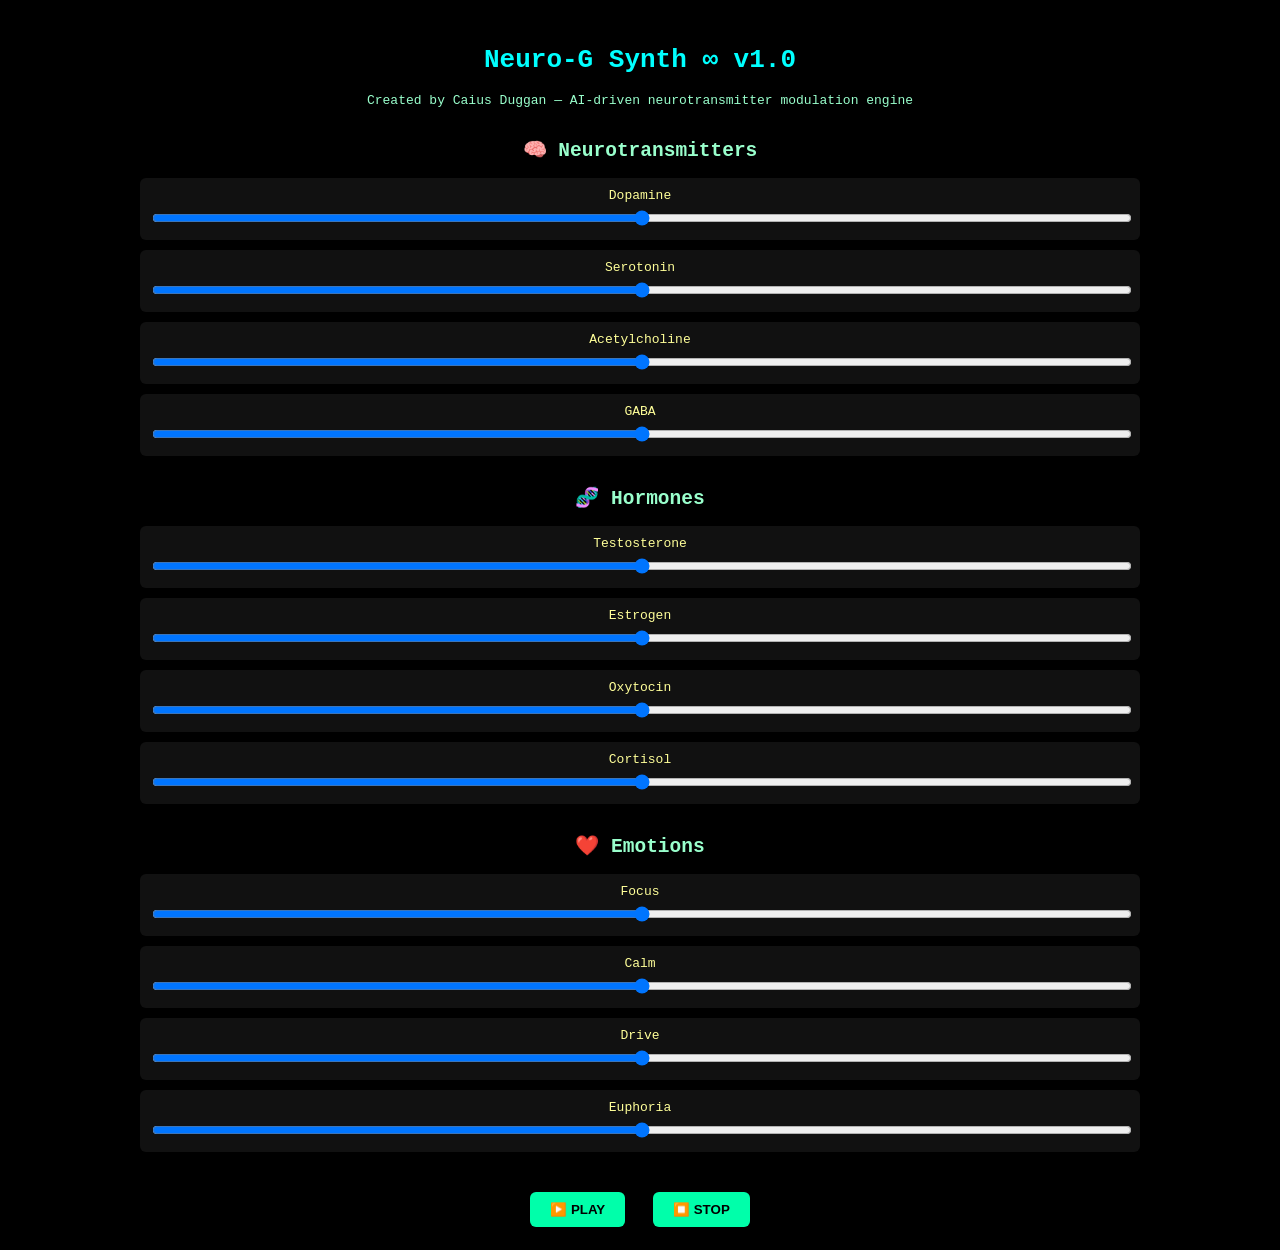
==== index.html @ dc3156f1 "Add files via upload" ====
<!DOCTYPE html>
<html>
<head>
  <title>Neuro-G Synth ∞ v1.0 by Caius Duggan</title>
  <style>
    body {
      background-color: #000;
      color: #99FFCC;
      font-family: monospace;
      padding: 20px;
      text-align: center;
    }
    h1 { color: #00FFFF; font-size: 2em; }
    .section { margin: 30px 0; }
    .slider-box {
      background: #111;
      padding: 10px;
      margin: 10px auto;
      border-radius: 6px;
      width: 80%;
    }
    label { display: block; margin-bottom: 5px; color: #FFFF99; }
    input[type=range] { width: 100%; }
    button {
      background: #00FFAA;
      color: #000;
      border: none;
      padding: 10px 20px;
      margin: 10px;
      font-weight: bold;
      border-radius: 6px;
      cursor: pointer;
    }
  </style>
</head>
<body>
  <h1>Neuro-G Synth ∞ v1.0</h1>
  <p>Created by Caius Duggan — AI-driven neurotransmitter modulation engine</p>

  <div class="section">
    <h2>🧠 Neurotransmitters</h2>
    <div class="slider-box"><label>Dopamine</label><input type="range" id="dopamine" min="0" max="10" step="1" value="5"></div>
    <div class="slider-box"><label>Serotonin</label><input type="range" id="serotonin" min="0" max="10" step="1" value="5"></div>
    <div class="slider-box"><label>Acetylcholine</label><input type="range" id="acetylcholine" min="0" max="10" step="1" value="5"></div>
    <div class="slider-box"><label>GABA</label><input type="range" id="gaba" min="0" max="10" step="1" value="5"></div>
  </div>

  <div class="section">
    <h2>🧬 Hormones</h2>
    <div class="slider-box"><label>Testosterone</label><input type="range" id="testosterone" min="0" max="10" step="1" value="5"></div>
    <div class="slider-box"><label>Estrogen</label><input type="range" id="estrogen" min="0" max="10" step="1" value="5"></div>
    <div class="slider-box"><label>Oxytocin</label><input type="range" id="oxytocin" min="0" max="10" step="1" value="5"></div>
    <div class="slider-box"><label>Cortisol</label><input type="range" id="cortisol" min="0" max="10" step="1" value="5"></div>
  </div>

  <div class="section">
    <h2>❤️ Emotions</h2>
    <div class="slider-box"><label>Focus</label><input type="range" id="focus" min="0" max="10" step="1" value="5"></div>
    <div class="slider-box"><label>Calm</label><input type="range" id="calm" min="0" max="10" step="1" value="5"></div>
    <div class="slider-box"><label>Drive</label><input type="range" id="drive" min="0" max="10" step="1" value="5"></div>
    <div class="slider-box"><label>Euphoria</label><input type="range" id="euphoria" min="0" max="10" step="1" value="5"></div>
  </div>

  <button onclick="startSynth()">▶️ PLAY</button>
  <button onclick="stopSynth()">⏹️ STOP</button>
  <script src="synth.js"></script>
</body>
</html>
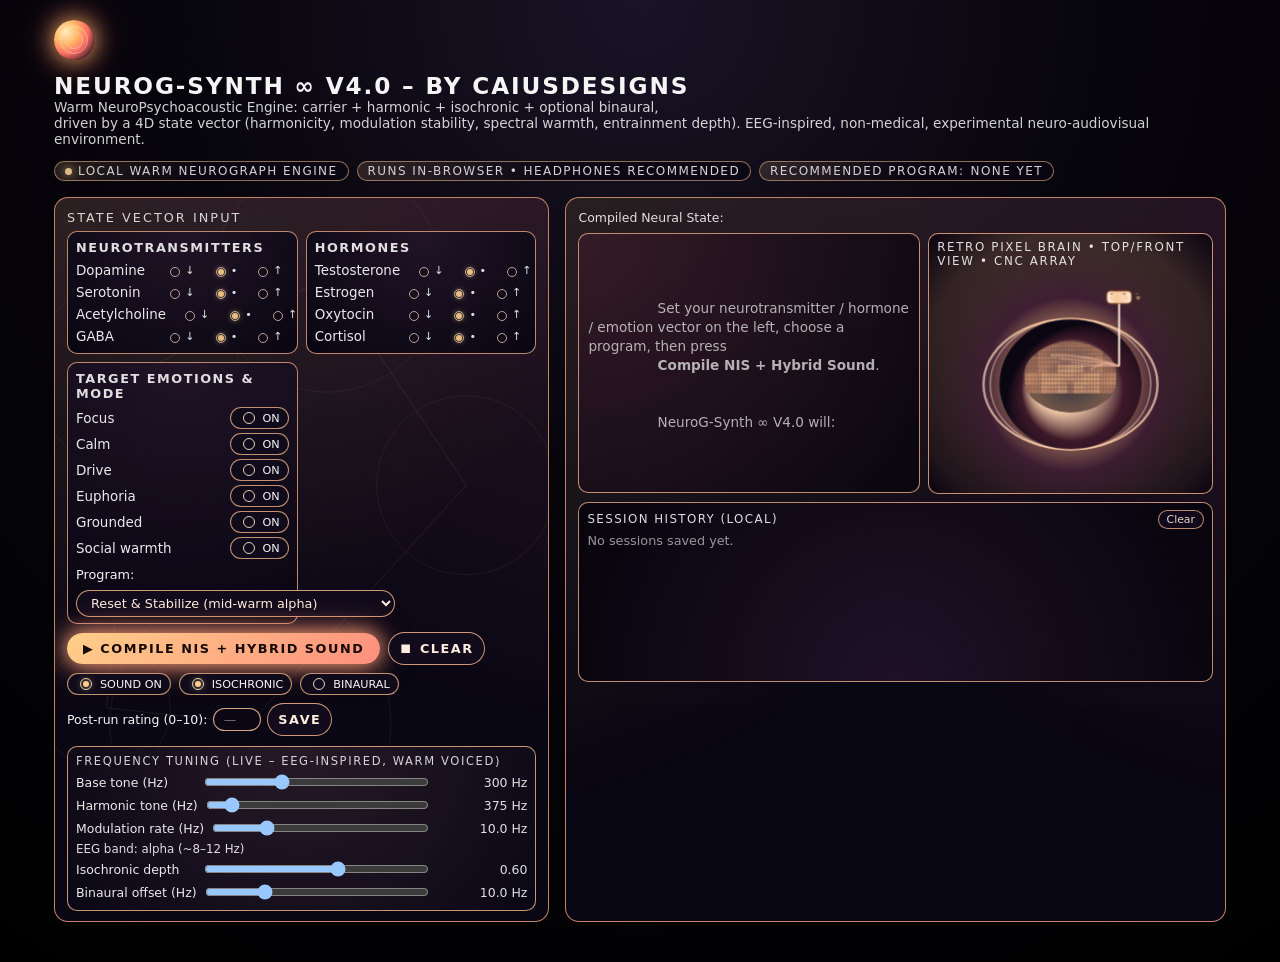
==== commit b450b7d5: "Update index.html" ====
--- a/index.html
+++ b/index.html
@@ -1,69 +1,2079 @@
-
 <!DOCTYPE html>
-<html>
+<html lang="en">
 <head>
-  <title>Neuro-G Synth ∞ v1.0 by Caius Duggan</title>
+  <meta charset="UTF-8" />
+  <title>NeuroG-Synth ∞ V4.0 – by caiusdesigns</title>
+  <meta name="viewport" content="width=device-width, initial-scale=1" />
   <style>
+    * {
+      box-sizing: border-box;
+      font-family: system-ui, -apple-system, BlinkMacSystemFont, "SF Pro Text", sans-serif;
+    }
+    :root {
+      color-scheme: dark;
+    }
     body {
-      background-color: #000;
-      color: #99FFCC;
-      font-family: monospace;
-      padding: 20px;
+      margin: 0;
+      padding: 0;
+      background: radial-gradient(circle at top, #191426 0, #07050c 40%, #000 100%);
+      color: #f5f5f5;
+      min-height: 100vh;
+      display: flex;
+      justify-content: center;
+    }
+    .app {
+      width: 100%;
+      max-width: 1200px;
+      padding: 20px 14px 40px;
+    }
+    header {
+      display: flex;
+      align-items: center;
+      gap: 12px;
+      margin-bottom: 14px;
+      flex-wrap: wrap;
+    }
+    .logo-mark {
+      width: 40px;
+      height: 40px;
+      border-radius: 50%;
+      background: radial-gradient(circle at 30% 30%, #ffedba 0, #ffb867 30%, #ff6f65 55%, #0a0718 90%);
+      box-shadow:
+        0 0 22px rgba(255, 183, 101, 0.9),
+        0 0 40px rgba(255, 110, 130, 0.5);
+      position: relative;
+      overflow: hidden;
+    }
+    .logo-mark::before,
+    .logo-mark::after {
+      content: "";
+      position: absolute;
+      inset: 14%;
+      border-radius: 50%;
+      border: 1px solid rgba(255, 240, 215, 0.4);
+    }
+    .logo-mark::after {
+      inset: 27%;
+      border-color: rgba(255, 200, 170, 0.7);
+    }
+    h1 {
+      margin: 0;
+      font-size: 1.45rem;
+      letter-spacing: 0.08em;
+      text-transform: uppercase;
+    }
+    .tagline {
+      font-size: 0.85rem;
+      opacity: 0.85;
+    }
+
+    .top-meta {
+      display: flex;
+      align-items: center;
+      gap: 8px;
+      font-size: 0.75rem;
+      text-transform: uppercase;
+      letter-spacing: 0.12em;
+      opacity: 0.85;
+      margin-bottom: 16px;
+      flex-wrap: wrap;
+    }
+    .pill {
+      border-radius: 999px;
+      border: 1px solid rgba(210, 160, 120, 0.8);
+      padding: 2px 10px;
+      display: inline-flex;
+      align-items: center;
+      gap: 6px;
+      background: radial-gradient(circle at 0% 0%, rgba(255, 200, 150, 0.16) 0, rgba(10, 6, 18, 0.96) 50%);
+    }
+    .dot-live {
+      width: 7px;
+      height: 7px;
+      border-radius: 999px;
+      background: #ffdd9e;
+      box-shadow: 0 0 10px rgba(255, 210, 130, 1);
+    }
+
+    .layout {
+      display: grid;
+      grid-template-columns: minmax(0, 1.2fr) minmax(0, 1.6fr);
+      gap: 16px;
+    }
+    @media (max-width: 900px) {
+      .layout {
+        grid-template-columns: minmax(0, 1fr);
+      }
+    }
+
+    .panel {
+      background: rgba(10, 8, 20, 0.98);
+      border-radius: 14px;
+      border: 1px solid rgba(215, 145, 110, 0.9);
+      padding: 12px 12px 10px;
+      backdrop-filter: blur(18px);
+      position: relative;
+      overflow: hidden;
+    }
+    .panel::before {
+      content: "";
+      position: absolute;
+      inset: -30%;
+      background:
+        radial-gradient(circle at 0% 0%, rgba(255, 190, 130, 0.22) 0, transparent 55%),
+        radial-gradient(circle at 100% 0%, rgba(255, 120, 160, 0.2) 0, transparent 55%);
+      opacity: 0.9;
+      pointer-events: none;
+    }
+    .panel-inner {
+      position: relative;
+      z-index: 1;
+    }
+    .panel-title {
+      font-size: 0.8rem;
+      letter-spacing: 0.16em;
+      text-transform: uppercase;
+      opacity: 0.85;
+      margin-bottom: 6px;
+    }
+
+    .grid-3 {
+      display: grid;
+      grid-template-columns: repeat(auto-fit, minmax(180px, 1fr));
+      gap: 8px;
+    }
+    .card {
+      background: radial-gradient(circle at top, rgba(33, 20, 40, 0.9), rgba(8, 6, 18, 0.98));
+      border-radius: 10px;
+      border: 1px solid rgba(210, 150, 120, 0.9);
+      padding: 8px 8px 6px;
+    }
+    .card h2 {
+      margin: 0 0 4px;
+      font-size: 0.8rem;
+      letter-spacing: 0.12em;
+      text-transform: uppercase;
+      opacity: 0.9;
+    }
+    .row {
+      display: flex;
+      align-items: center;
+      justify-content: space-between;
+      gap: 8px;
+      padding: 2px 0;
+      font-size: 0.84rem;
+    }
+    .row-label {
+      opacity: 0.95;
+    }
+
+    .level-group {
+      display: flex;
+      gap: 4px;
+      font-size: 0.7rem;
+      text-transform: uppercase;
+      opacity: 0.9;
+    }
+    .level-pill {
+      display: inline-flex;
+      align-items: center;
+      gap: 2px;
+      border-radius: 999px;
+      border: 1px solid transparent;
+      padding: 1px 5px;
+      cursor: pointer;
+    }
+    .level-pill input {
+      appearance: none;
+      width: 10px;
+      height: 10px;
+      border-radius: 999px;
+      border: 1px solid rgba(255, 215, 190, 0.8);
+      position: relative;
+    }
+    .level-pill input:checked::before {
+      content: "";
+      position: absolute;
+      inset: 1px;
+      border-radius: 999px;
+      background: #ffd28e;
+      box-shadow: 0 0 6px rgba(255, 214, 140, 1);
+    }
+    .level-pill span {
+      margin-top: 1px;
+    }
+    .level-pill:hover {
+      border-color: rgba(255, 235, 210, 0.3);
+    }
+
+    .toggle-pill {
+      display: inline-flex;
+      align-items: center;
+      gap: 5px;
+      border-radius: 999px;
+      border: 1px solid rgba(215, 160, 120, 0.9);
+      padding: 1px 8px;
+      font-size: 0.7rem;
+      text-transform: uppercase;
+      cursor: pointer;
+      background: rgba(16, 12, 28, 0.98);
+    }
+    .toggle-pill input {
+      appearance: none;
+      width: 12px;
+      height: 12px;
+      border-radius: 999px;
+      border: 1px solid rgba(255, 225, 200, 0.9);
+      position: relative;
+    }
+    .toggle-pill input:checked::before {
+      content: "";
+      position: absolute;
+      inset: 2px;
+      border-radius: 999px;
+      background: #ffcf8a;
+      box-shadow: 0 0 8px rgba(255, 210, 140, 1);
+    }
+
+    .mode-row {
+      display: flex;
+      flex-wrap: wrap;
+      align-items: center;
+      gap: 8px;
+      margin-top: 6px;
+      font-size: 0.8rem;
+    }
+    select {
+      background: rgba(18, 12, 28, 0.98);
+      color: #ffeede;
+      border-radius: 999px;
+      border: 1px solid rgba(215, 160, 120, 0.95);
+      padding: 4px 10px;
+      font-size: 0.8rem;
+      outline: none;
+    }
+
+    .controls-row {
+      display: flex;
+      flex-wrap: wrap;
+      align-items: center;
+      gap: 8px;
+      margin-top: 8px;
+      font-size: 0.8rem;
+    }
+    .btn {
+      border-radius: 999px;
+      border: none;
+      padding: 8px 16px;
+      font-size: 0.8rem;
+      font-weight: 600;
+      letter-spacing: 0.12em;
+      text-transform: uppercase;
+      cursor: pointer;
+      display: inline-flex;
+      align-items: center;
+      gap: 6px;
+      transition: transform 0.08s ease, box-shadow 0.08s ease, background 0.18s ease;
+      white-space: nowrap;
+    }
+    .btn-primary {
+      background: linear-gradient(135deg, #ffcf8a, #ff8f7d);
+      color: #150a05;
+      box-shadow:
+        0 0 20px rgba(255, 175, 120, 0.9),
+        0 0 32px rgba(255, 120, 120, 0.6);
+    }
+    .btn-primary:active {
+      transform: translateY(1px) scale(0.99);
+      box-shadow: 0 0 12px rgba(255, 175, 120, 0.7);
+    }
+    .btn-ghost {
+      background: rgba(18, 12, 30, 0.96);
+      color: #ffeede;
+      border-radius: 999px;
+      border: 1px solid rgba(220, 160, 125, 0.95);
+      padding-inline: 10px;
+    }
+    .btn-ghost:active {
+      transform: translateY(1px) scale(0.99);
+    }
+
+    .rating-group {
+      display: flex;
+      align-items: center;
+      gap: 6px;
+      font-size: 0.78rem;
+      flex-wrap: wrap;
+    }
+    .rating-group input {
+      width: 48px;
+      background: rgba(12, 8, 22, 0.98);
+      border-radius: 999px;
+      border: 1px solid rgba(225, 175, 140, 0.95);
+      padding: 3px 7px;
+      color: #ffeede;
+      outline: none;
+      font-size: 0.78rem;
       text-align: center;
     }
-    h1 { color: #00FFFF; font-size: 2em; }
-    .section { margin: 30px 0; }
-    .slider-box {
-      background: #111;
-      padding: 10px;
-      margin: 10px auto;
-      border-radius: 6px;
-      width: 80%;
-    }
-    label { display: block; margin-bottom: 5px; color: #FFFF99; }
-    input[type=range] { width: 100%; }
-    button {
-      background: #00FFAA;
-      color: #000;
-      border: none;
-      padding: 10px 20px;
-      margin: 10px;
-      font-weight: bold;
-      border-radius: 6px;
-      cursor: pointer;
+
+    .freq-tune {
+      margin-top: 10px;
+      padding: 7px 8px 5px;
+      border-radius: 10px;
+      border: 1px solid rgba(215, 155, 120, 0.95);
+      background: radial-gradient(circle at top, rgba(40, 26, 40, 0.98), rgba(10, 8, 22, 0.98));
+      font-size: 0.78rem;
+    }
+    .freq-title {
+      font-size: 0.72rem;
+      letter-spacing: 0.14em;
+      text-transform: uppercase;
+      opacity: 0.85;
+      margin-bottom: 4px;
+    }
+    .freq-row {
+      display: flex;
+      align-items: center;
+      gap: 6px;
+      margin: 3px 0;
+      flex-wrap: wrap;
+    }
+    .freq-row-label {
+      min-width: 120px;
+      opacity: 0.95;
+    }
+    .freq-row input[type="range"] {
+      flex: 1;
+    }
+    .freq-value {
+      width: 90px;
+      text-align: right;
+      opacity: 0.9;
+    }
+    .band-label {
+      margin-top: 4px;
+      font-size: 0.74rem;
+      opacity: 0.9;
+    }
+
+    .output-wrap {
+      display: grid;
+      grid-template-rows: auto auto 1fr;
+      gap: 8px;
+      height: 100%;
+      min-height: 320px;
+    }
+    .state-strip {
+      display: flex;
+      align-items: center;
+      gap: 10px;
+      flex-wrap: wrap;
+      font-size: 0.78rem;
+      opacity: 0.9;
+    }
+    .state-tags {
+      display: flex;
+      flex-wrap: wrap;
+      gap: 4px;
+    }
+    .state-tag {
+      border-radius: 999px;
+      border: 1px solid rgba(220, 170, 130, 0.95);
+      padding: 1px 8px;
+      font-size: 0.72rem;
+      text-transform: uppercase;
+      letter-spacing: 0.08em;
+      background: radial-gradient(circle at top, rgba(60, 30, 40, 0.96), rgba(14, 8, 20, 0.98));
+    }
+
+    .viz-nis {
+      display: grid;
+      grid-template-columns: minmax(0, 1.2fr) minmax(0, 1fr);
+      gap: 8px;
+    }
+    @media (max-width: 900px) {
+      .viz-nis {
+        grid-template-columns: minmax(0, 1fr);
+      }
+    }
+
+    .nis-box {
+      background: radial-gradient(circle at top left, rgba(55, 28, 40, 0.9), rgba(8, 6, 16, 0.98));
+      border-radius: 10px;
+      border: 1px solid rgba(215, 155, 120, 0.9);
+      padding: 8px 9px 6px;
+      font-size: 0.85rem;
+      line-height: 1.4;
+      white-space: pre-wrap;
+      max-height: 260px;
+      overflow: auto;
+    }
+    .nis-placeholder {
+      opacity: 0.7;
+    }
+
+    .viz-box {
+      position: relative;
+      background: radial-gradient(circle at center, rgba(255, 193, 135, 0.6), rgba(10, 4, 16, 0.98));
+      border-radius: 10px;
+      border: 1px solid rgba(215, 150, 120, 0.95);
+      overflow: hidden;
+      min-height: 160px;
+    }
+    .viz-label {
+      position: absolute;
+      z-index: 2;
+      top: 6px;
+      left: 8px;
+      font-size: 0.74rem;
+      letter-spacing: 0.14em;
+      text-transform: uppercase;
+      opacity: 0.9;
+    }
+    canvas#vizCanvas {
+      width: 100%;
+      height: 100%;
+      display: block;
+    }
+
+    .history-box {
+      background: radial-gradient(circle at bottom, rgba(32, 18, 40, 0.97), rgba(6, 4, 12, 0.99));
+      border-radius: 10px;
+      border: 1px solid rgba(210, 155, 120, 0.9);
+      padding: 7px 8px 6px;
+      font-size: 0.8rem;
+      max-height: 180px;
+      overflow-y: auto;
+    }
+    .history-header {
+      display: flex;
+      align-items: center;
+      justify-content: space-between;
+      font-size: 0.74rem;
+      text-transform: uppercase;
+      letter-spacing: 0.12em;
+      opacity: 0.9;
+      margin-bottom: 4px;
+    }
+    .history-item {
+      padding: 4px 0;
+      border-top: 1px solid rgba(150, 100, 75, 0.7);
+    }
+    .history-item:first-of-type {
+      border-top: none;
+    }
+    .history-meta {
+      display: flex;
+      justify-content: space-between;
+      font-size: 0.75rem;
+      opacity: 0.9;
+    }
+    .history-tags {
+      display: flex;
+      flex-wrap: wrap;
+      gap: 3px;
+      margin-top: 2px;
+    }
+    .history-tag {
+      border-radius: 999px;
+      border: 1px solid rgba(205, 150, 120, 0.9);
+      padding: 0 6px;
+      font-size: 0.7rem;
+      text-transform: uppercase;
+    }
+
+    .neurograph-viz {
+      position: absolute;
+      inset: -10px;
+      pointer-events: none;
+      opacity: 0.5;
+      mix-blend-mode: screen;
+    }
+    .neurograph-viz svg {
+      width: 100%;
+      height: 100%;
+    }
+    .neurograph-viz circle {
+      fill: none;
+      stroke: rgba(255, 205, 150, 0.12);
+    }
+    .neurograph-viz line {
+      stroke: rgba(255, 180, 150, 0.18);
     }
   </style>
 </head>
 <body>
-  <h1>Neuro-G Synth ∞ v1.0</h1>
-  <p>Created by Caius Duggan — AI-driven neurotransmitter modulation engine</p>
-
-  <div class="section">
-    <h2>🧠 Neurotransmitters</h2>
-    <div class="slider-box"><label>Dopamine</label><input type="range" id="dopamine" min="0" max="10" step="1" value="5"></div>
-    <div class="slider-box"><label>Serotonin</label><input type="range" id="serotonin" min="0" max="10" step="1" value="5"></div>
-    <div class="slider-box"><label>Acetylcholine</label><input type="range" id="acetylcholine" min="0" max="10" step="1" value="5"></div>
-    <div class="slider-box"><label>GABA</label><input type="range" id="gaba" min="0" max="10" step="1" value="5"></div>
+  <div class="app">
+    <header>
+      <div class="logo-mark"></div>
+      <div>
+        <h1>NeuroG-Synth ∞ V4.0 – by caiusdesigns</h1>
+        <div class="tagline">
+          Warm NeuroPsychoacoustic Engine: carrier + harmonic + isochronic + optional binaural,<br/>
+          driven by a 4D state vector (harmonicity, modulation stability, spectral warmth, entrainment depth).
+          EEG-inspired, non-medical, experimental neuro-audiovisual environment.
+        </div>
+      </div>
+    </header>
+
+    <div class="top-meta">
+      <div class="pill"><span class="dot-live"></span><span>local warm neurograph engine</span></div>
+      <div class="pill">runs in-browser • headphones recommended</div>
+      <div class="pill" id="recommendation-pill">recommended program: <span id="recommendation-label">none yet</span></div>
+    </div>
+
+    <div class="layout">
+      <!-- LEFT SIDE: CONTROLS -->
+      <div class="panel">
+        <div class="neurograph-viz">
+          <svg preserveAspectRatio="xMidYMid slice">
+            <circle cx="18%" cy="25%" r="16%"></circle>
+            <circle cx="55%" cy="12%" r="18%"></circle>
+            <circle cx="82%" cy="40%" r="14%"></circle>
+            <circle cx="40%" cy="72%" r="22%"></circle>
+            <circle cx="12%" cy="70%" r="10%"></circle>
+            <line x1="18%" y1="25%" x2="55%" y2="12%"></line>
+            <line x1="55%" y1="12%" x2="82%" y2="40%"></line>
+            <line x1="18%" y1="25%" x2="12%" y2="70%"></line>
+            <line x1="12%" y1="70%" x2="40%" y2="72%"></line>
+            <line x1="40%" y1="72%" x2="82%" y2="40%"></line>
+          </svg>
+        </div>
+        <div class="panel-inner">
+          <div class="panel-title">State Vector Input</div>
+          <div class="grid-3">
+            <div class="card">
+              <h2>Neurotransmitters</h2>
+              <div class="row">
+                <span class="row-label">Dopamine</span>
+                <div class="level-group">
+                  <label class="level-pill">
+                    <input type="radio" name="dopamine" value="down" />
+                    <span>↓</span>
+                  </label>
+                  <label class="level-pill">
+                    <input type="radio" name="dopamine" value="neutral" checked />
+                    <span>•</span>
+                  </label>
+                  <label class="level-pill">
+                    <input type="radio" name="dopamine" value="up" />
+                    <span>↑</span>
+                  </label>
+                </div>
+              </div>
+              <div class="row">
+                <span class="row-label">Serotonin</span>
+                <div class="level-group">
+                  <label class="level-pill">
+                    <input type="radio" name="serotonin" value="down" />
+                    <span>↓</span>
+                  </label>
+                  <label class="level-pill">
+                    <input type="radio" name="serotonin" value="neutral" checked />
+                    <span>•</span>
+                  </label>
+                  <label class="level-pill">
+                    <input type="radio" name="serotonin" value="up" />
+                    <span>↑</span>
+                  </label>
+                </div>
+              </div>
+              <div class="row">
+                <span class="row-label">Acetylcholine</span>
+                <div class="level-group">
+                  <label class="level-pill">
+                    <input type="radio" name="acetylcholine" value="down" />
+                    <span>↓</span>
+                  </label>
+                  <label class="level-pill">
+                    <input type="radio" name="acetylcholine" value="neutral" checked />
+                    <span>•</span>
+                  </label>
+                  <label class="level-pill">
+                    <input type="radio" name="acetylcholine" value="up" />
+                    <span>↑</span>
+                  </label>
+                </div>
+              </div>
+              <div class="row">
+                <span class="row-label">GABA</span>
+                <div class="level-group">
+                  <label class="level-pill">
+                    <input type="radio" name="gaba" value="down" />
+                    <span>↓</span>
+                  </label>
+                  <label class="level-pill">
+                    <input type="radio" name="gaba" value="neutral" checked />
+                    <span>•</span>
+                  </label>
+                  <label class="level-pill">
+                    <input type="radio" name="gaba" value="up" />
+                    <span>↑</span>
+                  </label>
+                </div>
+              </div>
+            </div>
+
+            <div class="card">
+              <h2>Hormones</h2>
+              <div class="row">
+                <span class="row-label">Testosterone</span>
+                <div class="level-group">
+                  <label class="level-pill">
+                    <input type="radio" name="testosterone" value="down" />
+                    <span>↓</span>
+                  </label>
+                  <label class="level-pill">
+                    <input type="radio" name="testosterone" value="neutral" checked />
+                    <span>•</span>
+                  </label>
+                  <label class="level-pill">
+                    <input type="radio" name="testosterone" value="up" />
+                    <span>↑</span>
+                  </label>
+                </div>
+              </div>
+              <div class="row">
+                <span class="row-label">Estrogen</span>
+                <div class="level-group">
+                  <label class="level-pill">
+                    <input type="radio" name="estrogen" value="down" />
+                    <span>↓</span>
+                  </label>
+                  <label class="level-pill">
+                    <input type="radio" name="estrogen" value="neutral" checked />
+                    <span>•</span>
+                  </label>
+                  <label class="level-pill">
+                    <input type="radio" name="estrogen" value="up" />
+                    <span>↑</span>
+                  </label>
+                </div>
+              </div>
+              <div class="row">
+                <span class="row-label">Oxytocin</span>
+                <div class="level-group">
+                  <label class="level-pill">
+                    <input type="radio" name="oxytocin" value="down" />
+                    <span>↓</span>
+                  </label>
+                  <label class="level-pill">
+                    <input type="radio" name="oxytocin" value="neutral" checked />
+                    <span>•</span>
+                  </label>
+                  <label class="level-pill">
+                    <input type="radio" name="oxytocin" value="up" />
+                    <span>↑</span>
+                  </label>
+                </div>
+              </div>
+              <div class="row">
+                <span class="row-label">Cortisol</span>
+                <div class="level-group">
+                  <label class="level-pill">
+                    <input type="radio" name="cortisol" value="down" />
+                    <span>↓</span>
+                  </label>
+                  <label class="level-pill">
+                    <input type="radio" name="cortisol" value="neutral" checked />
+                    <span>•</span>
+                  </label>
+                  <label class="level-pill">
+                    <input type="radio" name="cortisol" value="up" />
+                    <span>↑</span>
+                  </label>
+                </div>
+              </div>
+            </div>
+
+            <div class="card">
+              <h2>Target Emotions & Mode</h2>
+              <div class="row">
+                <span class="row-label">Focus</span>
+                <label class="toggle-pill">
+                  <input type="checkbox" name="focus" />
+                  <span>on</span>
+                </label>
+              </div>
+              <div class="row">
+                <span class="row-label">Calm</span>
+                <label class="toggle-pill">
+                  <input type="checkbox" name="calm" />
+                  <span>on</span>
+                </label>
+              </div>
+              <div class="row">
+                <span class="row-label">Drive</span>
+                <label class="toggle-pill">
+                  <input type="checkbox" name="drive" />
+                  <span>on</span>
+                </label>
+              </div>
+              <div class="row">
+                <span class="row-label">Euphoria</span>
+                <label class="toggle-pill">
+                  <input type="checkbox" name="euphoria" />
+                  <span>on</span>
+                </label>
+              </div>
+              <div class="row">
+                <span class="row-label">Grounded</span>
+                <label class="toggle-pill">
+                  <input type="checkbox" name="grounded" />
+                  <span>on</span>
+                </label>
+              </div>
+              <div class="row">
+                <span class="row-label">Social warmth</span>
+                <label class="toggle-pill">
+                  <input type="checkbox" name="social" />
+                  <span>on</span>
+                </label>
+              </div>
+
+              <div class="mode-row">
+                <span>Program:</span>
+                <select id="modeSelect">
+                  <option value="reset">Reset & Stabilize (mid-warm alpha)</option>
+                  <option value="focus">Deep Focus (warm beta)</option>
+                  <option value="calm">Sedate & Calm (warm alpha-theta)</option>
+                  <option value="drive">Drive & Momentum (warm high-beta)</option>
+                  <option value="euphoria">Euphoric Uplift (alpha/gamma warm blend)</option>
+                  <option value="social">Social & Bonding (soft warm alpha)</option>
+                  <option value="sleep">Pre-Sleep Descent (warm theta)</option>
+                </select>
+              </div>
+            </div>
+          </div>
+
+          <div class="controls-row">
+            <button class="btn btn-primary" id="playBtn">▶ Compile NIS + Hybrid Sound</button>
+            <button class="btn btn-ghost" id="stopBtn">⏹ Clear</button>
+
+            <label class="toggle-pill">
+              <input type="checkbox" id="audioEnable" checked />
+              <span>sound on</span>
+            </label>
+
+            <label class="toggle-pill">
+              <input type="checkbox" id="isochronicToggle" checked />
+              <span>isochronic</span>
+            </label>
+
+            <label class="toggle-pill">
+              <input type="checkbox" id="binauralToggle" />
+              <span>binaural</span>
+            </label>
+
+            <div class="rating-group">
+              <span>Post-run rating (0–10):</span>
+              <input id="ratingInput" type="number" min="0" max="10" step="1" placeholder="—" />
+              <button class="btn btn-ghost" id="saveRunBtn">Save</button>
+            </div>
+          </div>
+
+          <div class="freq-tune">
+            <div class="freq-title">Frequency Tuning (live – EEG-inspired, warm voiced)</div>
+            <div class="freq-row">
+              <span class="freq-row-label">Base tone (Hz)</span>
+              <input type="range" id="baseFreqSlider" min="180" max="540" step="1" />
+              <span class="freq-value"><span id="baseFreqValue">300</span> Hz</span>
+            </div>
+            <div class="freq-row">
+              <span class="freq-row-label">Harmonic tone (Hz)</span>
+              <input type="range" id="harmFreqSlider" min="220" max="2000" step="1" />
+              <span class="freq-value"><span id="harmFreqValue">375</span> Hz</span>
+            </div>
+            <div class="freq-row">
+              <span class="freq-row-label">Modulation rate (Hz)</span>
+              <input type="range" id="modRateSlider" min="1" max="40" step="0.5" />
+              <span class="freq-value"><span id="modRateValue">10</span> Hz</span>
+            </div>
+            <div class="band-label">
+              EEG band: <span id="bandLabel">alpha (~8–12 Hz)</span>
+            </div>
+            <div class="freq-row">
+              <span class="freq-row-label">Isochronic depth</span>
+              <input type="range" id="isoDepthSlider" min="0" max="1" step="0.05" />
+              <span class="freq-value"><span id="isoDepthValue">0.60</span></span>
+            </div>
+            <div class="freq-row">
+              <span class="freq-row-label">Binaural offset (Hz)</span>
+              <input type="range" id="binOffsetSlider" min="0" max="40" step="0.5" />
+              <span class="freq-value"><span id="binOffsetValue">10</span> Hz</span>
+            </div>
+          </div>
+        </div>
+      </div>
+
+      <!-- RIGHT SIDE: OUTPUT + VISUAL + HISTORY -->
+      <div class="panel">
+        <div class="panel-inner output-wrap">
+          <div class="state-strip">
+            <div>Compiled Neural State:</div>
+            <div class="state-tags" id="stateTags"></div>
+          </div>
+
+          <div class="viz-nis">
+            <div class="nis-box" id="nisOutput">
+              <div class="nis-placeholder">
+                Set your neurotransmitter / hormone / emotion vector on the left, choose a program, then press
+                <strong>Compile NIS + Hybrid Sound</strong>.<br><br>
+                NeuroG-Synth ∞ V4.0 will:
+                <ul>
+                  <li>Generate a Neural Instruction Sequence (NIS) – a “CNC file” for behavior</li>
+                  <li>Compute a warm hybrid audio patch (carrier + harmonic + isochronic + optional binaural)</li>
+                  <li>Map your vector into a 4D psychoacoustic profile: harmonicity, modulation stability, spectral warmth, entrainment depth</li>
+                  <li>Drive the pixelated top-front brain map in real time, glowing per region as you up/down-regulate</li>
+                </ul>
+                EEG-inspired, neuroaesthetically tuned. Non-medical, no clinical claims.
+              </div>
+            </div>
+
+            <div class="viz-box">
+              <div class="viz-label">retro pixel brain • top/front view • cnc array</div>
+              <canvas id="vizCanvas"></canvas>
+            </div>
+          </div>
+
+          <div class="history-box">
+            <div class="history-header">
+              <span>Session History (local)</span>
+              <button id="clearHistoryBtn" class="btn-ghost" style="font-size:0.68rem;padding:2px 8px;">Clear</button>
+            </div>
+            <div id="historyList"></div>
+          </div>
+        </div>
+      </div>
+    </div>
   </div>
 
-  <div class="section">
-    <h2>🧬 Hormones</h2>
-    <div class="slider-box"><label>Testosterone</label><input type="range" id="testosterone" min="0" max="10" step="1" value="5"></div>
-    <div class="slider-box"><label>Estrogen</label><input type="range" id="estrogen" min="0" max="10" step="1" value="5"></div>
-    <div class="slider-box"><label>Oxytocin</label><input type="range" id="oxytocin" min="0" max="10" step="1" value="5"></div>
-    <div class="slider-box"><label>Cortisol</label><input type="range" id="cortisol" min="0" max="10" step="1" value="5"></div>
-  </div>
-
-  <div class="section">
-    <h2>❤️ Emotions</h2>
-    <div class="slider-box"><label>Focus</label><input type="range" id="focus" min="0" max="10" step="1" value="5"></div>
-    <div class="slider-box"><label>Calm</label><input type="range" id="calm" min="0" max="10" step="1" value="5"></div>
-    <div class="slider-box"><label>Drive</label><input type="range" id="drive" min="0" max="10" step="1" value="5"></div>
-    <div class="slider-box"><label>Euphoria</label><input type="range" id="euphoria" min="0" max="10" step="1" value="5"></div>
-  </div>
-
-  <button onclick="startSynth()">▶️ PLAY</button>
-  <button onclick="stopSynth()">⏹️ STOP</button>
-  <script src="synth.js"></script>
+  <script>
+    // ---------- Utility readers ----------
+    function readRadio(name) {
+      const sel = document.querySelector('input[name="' + name + '"]:checked');
+      return sel ? sel.value : "neutral";
+    }
+    function readCheckbox(name) {
+      const el = document.querySelector('input[name="' + name + '"]');
+      return !!(el && el.checked);
+    }
+
+    function snapshotState() {
+      return {
+        neurotransmitters: {
+          dopamine: readRadio("dopamine"),
+          serotonin: readRadio("serotonin"),
+          acetylcholine: readRadio("acetylcholine"),
+          gaba: readRadio("gaba"),
+        },
+        hormones: {
+          testosterone: readRadio("testosterone"),
+          estrogen: readRadio("estrogen"),
+          oxytocin: readRadio("oxytocin"),
+          cortisol: readRadio("cortisol"),
+        },
+        emotions: {
+          focus: readCheckbox("focus"),
+          calm: readCheckbox("calm"),
+          drive: readCheckbox("drive"),
+          euphoria: readCheckbox("euphoria"),
+          grounded: readCheckbox("grounded"),
+          social: readCheckbox("social"),
+        },
+        mode: document.getElementById("modeSelect").value,
+      };
+    }
+
+    // ---------- Neurograph + Micro-Protocols ----------
+    const NEUROGRAPH = {
+      reset: ["breath_neutral", "posture_neutral", "env_neutral", "cog_minimal", "cycle_12_20"],
+      focus: ["breath_box", "posture_upright", "cog_single_target", "cycle_20_5", "micro_task_reward"],
+      calm: ["breath_slow", "posture_supported", "cog_fact_label", "env_warm_dim", "cycle_10_15"],
+      drive: ["breath_power", "posture_forward", "cog_sprint_blocks", "env_cool_rhythmic", "cycle_20_5_drive"],
+      euphoria: ["breath_wave", "env_aesthetic", "cog_gratitude_image", "micro_body_music", "cycle_12_20"],
+      social: ["breath_soft", "env_soft_light", "cog_other_focus", "micro_eye_contact", "cycle_social"],
+      sleep: ["breath_4_7_8", "posture_recline", "env_dark_cool", "cog_downshift", "cycle_sleep"],
+    };
+
+    const MICRO_PROTOCOLS = {
+      breath_box: {
+        label: "Box breathing",
+        text: "Box-breathing 4–4–4–4 for 2–3 minutes, then transition into 6–2–6–0 nasal breathing while engaged with your task.",
+      },
+      breath_slow: {
+        label: "Slow diaphragmatic",
+        text: "4–6 breaths per minute: inhale 4s through the nose, exhale 6–8s through the mouth, gentle pause 2s at the bottom. Let the belly move more than the chest.",
+      },
+      breath_power: {
+        label: "Power breathing",
+        text: "Run 3 cycles of 10 fast nasal inhales with relaxed mouth exhales, then one long 10–12s exhale. Rest 20–30s between cycles. Stop if dizzy.",
+      },
+      breath_wave: {
+        label: "Wave breathing",
+        text: "Inhale 5s from lower ribs up to collarbones, exhale 7–8s as if dimming the lights. Imagine the inhale as a rising wave and the exhale as its slow fall.",
+      },
+      breath_neutral: {
+        label: "Neutral nasal",
+        text: "Breathe only through the nose if possible. Do not force any pattern—only extend the exhale by 1–2 seconds whenever you catch yourself holding your breath.",
+      },
+      breath_soft: {
+        label: "Soft social breath",
+        text: "Breathe quietly through the nose, matching the cadence of relaxed conversation: ~3–4s inhale, 4–5s exhale, no hard pauses.",
+      },
+      breath_4_7_8: {
+        label: "4–7–8 pre-sleep",
+        text: "Inhale quietly through the nose for 4 seconds, hold for 7 seconds, exhale through the mouth for 8 seconds. Repeat 4–8 times, then return to normal nasal breathing.",
+      },
+
+      posture_upright: {
+        label: "Upright focus",
+        text: "Sit upright, hips slightly above knees, feet flat. Screen at eye level. Keep shoulders relaxed but do not let the spine collapse.",
+      },
+      posture_supported: {
+        label: "Supported calm",
+        text: "Sit or lie with full back support. Let the jaw unclench, tongue resting gently on the palate, hands open or resting on thighs.",
+      },
+      posture_forward: {
+        label: "Forward drive",
+        text: "Stand or sit on the edge of your chair, slight forward lean from the hips, feet planted firmly. Hands free for quick actions.",
+      },
+      posture_recline: {
+        label: "Reclined descent",
+        text: "Lie on your back or recline at 20–30°. Support neck and knees. Remove strain from lower back and shoulders.",
+      },
+      posture_neutral: {
+        label: "Neutral baseline",
+        text: "Assume any posture you can hold for 15 minutes without pain, but avoid slumped positions that compress the diaphragm.",
+      },
+
+      env_warm_dim: {
+        label: "Warm & dim",
+        text: "Lower the light intensity. Choose warmer light if possible. Reduce high-frequency noise and notifications.",
+      },
+      env_cool_rhythmic: {
+        label: "Cool & rhythmic",
+        text: "Slightly cool the room if you can. Use rhythmic but non-lyrical music between work blocks, silence or low-volume ambient during intense focus.",
+      },
+      env_aesthetic: {
+        label: "Aesthetic upgrade",
+        text: "Add one sensory upgrade: better lighting, a texture you like, a scent, or a visual object that represents the state you want.",
+      },
+      env_neutral: {
+        label: "Neutral pruning",
+        text: "Remove one visible clutter item and mute one notification source. No perfection—just two tiny edits.",
+      },
+      env_dark_cool: {
+        label: "Dark & cool",
+        text: "Dim the room to the lowest comfortable level. Keep it cool. Remove bright screens or use warm, low-brightness mode.",
+      },
+      env_soft_light: {
+        label: "Soft social field",
+        text: "Set lighting to soft and non-harsh. Reduce background noise so voices can become the main signal.",
+      },
+
+      cog_single_target: {
+        label: "Single target lock",
+        text: "Choose exactly one target (one tab, one document, or one physical task). No switching until the timer or block completes.",
+      },
+      cog_fact_label: {
+        label: "Factual labeling",
+        text: "When emotion spikes, label one factual sentence out loud (e.g., “I am running a 10-minute protocol”) instead of narrating a story.",
+      },
+      cog_sprint_blocks: {
+        label: "Sprint blocks",
+        text: "Define 3 micro-goals that can each be completed in 5–7 minutes. Work only on one at a time; after each block, insert a quick reset.",
+      },
+      cog_gratitude_image: {
+        label: "Gratitude image",
+        text: "Bring to mind one person, place, or memory that reliably feels good. Visualize it in detail for 30–60 seconds—light, texture, temperature.",
+      },
+      cog_minimal: {
+        label: "Minimal narration",
+        text: "For this block, you are not allowed to explain your feelings internally. Replace all explanations with a single word or 1-line description.",
+      },
+      cog_other_focus: {
+        label: "Other-centering",
+        text: "Direct attention to the other person’s micro-signals: eyes, shoulders, micro-pauses. Aim to notice, not judge or fix.",
+      },
+      cog_downshift: {
+        label: "Cognitive downshift",
+        text: "Let go of planning tomorrow. Only permit yourself thoughts that are within the next 10 minutes (e.g., “breath”, “pillow”, “warmth”).",
+      },
+
+      micro_task_reward: {
+        label: "Task–reward loop",
+        text: "After each 5–10 minute focus block, stand up, stretch or look far away for 20 seconds, drink water, then return. This anchors dopamine to completion, not novelty.",
+      },
+      micro_body_music: {
+        label: "Body–music sync",
+        text: "Put on one track that makes you feel good. For the duration of the track, let micro-movements (head, shoulders) sync to the rhythm without analysis.",
+      },
+      micro_eye_contact: {
+        label: "Eye-contact pulses",
+        text: "Use 2–3 second bouts of soft eye contact followed by brief glances away to reduce intensity. Let your face relax between bursts.",
+      },
+
+      cycle_20_5: {
+        label: "20/5 focus cycle",
+        text: "Work 20 minutes, then detach completely for 5 minutes (no phone scrolling). Repeat once if your rating stays above 6/10.",
+      },
+      cycle_10_15: {
+        label: "10–15 calm cycle",
+        text: "Run the protocol for 10–15 minutes. End as soon as your state feels clearly more stable, even if that shift is subtle.",
+      },
+      cycle_20_5_drive: {
+        label: "20/5 drive loop",
+        text: "Work 20 minutes at high intensity, 5 minutes of physical reset (walk, light movement). Repeat up to 3 cycles if you remain above 7/10 energy.",
+      },
+      cycle_12_20: {
+        label: "12–20 flexible",
+        text: "Run for 12–20 minutes depending on how your body responds. End with 3 deliberately slow breaths and a quick state rating.",
+      },
+      cycle_social: {
+        label: "Social window",
+        text: "For the next 15–25 minutes, prioritize listening, simple questions, and non-rushed responses. No parallel phone use.",
+      },
+      cycle_sleep: {
+        label: "Pre-sleep descent",
+        text: "Apply for 15–25 minutes, then stop efforting. Let sleep come from boredom rather than forcing it.",
+      },
+    };
+
+    function buildStateTags(state) {
+      const tags = [];
+      const nt = state.neurotransmitters;
+      const h = state.hormones;
+      const e = state.emotions;
+
+      function add(prefix, key, val) {
+        if (val === "up") tags.push(prefix + key + "+");
+        else if (val === "down") tags.push(prefix + key + "–");
+      }
+      add("DA", "", nt.dopamine);
+      add("5HT", "", nt.serotonin);
+      add("ACh", "", nt.acetylcholine);
+      add("GABA", "", nt.gaba);
+      add("T", "", h.testosterone);
+      add("E", "", h.estrogen);
+      add("Oxy", "", h.oxytocin);
+      add("Cort", "", h.cortisol);
+
+      if (e.focus) tags.push("focus");
+      if (e.calm) tags.push("calm");
+      if (e.drive) tags.push("drive");
+      if (e.euphoria) tags.push("euphoria");
+      if (e.grounded) tags.push("grounded");
+      if (e.social) tags.push("social");
+      tags.push("mode:" + state.mode);
+
+      return tags.filter(Boolean);
+    }
+
+    function compileNIS(state) {
+      const modePrograms = NEUROGRAPH[state.mode] || NEUROGRAPH["reset"];
+
+      const nt = state.neurotransmitters;
+      const h = state.hormones;
+      const e = state.emotions;
+
+      const extra = [];
+      if (nt.dopamine === "down") extra.push("micro_task_reward");
+      if (nt.serotonin === "down") extra.push("cog_fact_label");
+      if (nt.gaba === "up") extra.push("breath_slow");
+      if (h.cortisol === "down") extra.push("env_warm_dim");
+      if (h.oxytocin === "up" || e.euphoria) extra.push("cog_gratitude_image");
+      if (e.focus) extra.push("cog_single_target");
+      if (e.drive) extra.push("cog_sprint_blocks");
+      if (e.grounded) extra.push("breath_slow", "env_neutral");
+      if (e.social) extra.push("env_soft_light", "cog_other_focus");
+
+      const mergedIds = Array.from(new Set([...modePrograms, ...extra]));
+      const sections = mergedIds
+        .map((id, index) => {
+          const proto = MICRO_PROTOCOLS[id];
+          if (!proto) return null;
+          return `${index + 1}) ${proto.label}\n   ${proto.text}`;
+        })
+        .filter(Boolean)
+        .join("\n\n");
+
+      const tags = buildStateTags(state);
+      const summaryLine = tags.length
+        ? "STATE VECTOR: " + tags.join(" · ")
+        : "STATE VECTOR: neutral baseline";
+
+      return (
+        "NEURAL INSTRUCTION SEQUENCE (NIS)\n" +
+        "---------------------------------\n" +
+        summaryLine +
+        "\n\n" +
+        sections +
+        "\n\n" +
+        "EXECUTION WINDOW:\n" +
+        "   Apply this sequence for one block (see cycle instructions). When complete, rate your state 0–10 and optionally re-run with small tweaks.\n"
+      );
+    }
+
+    // ---------- Audio engine (Warm 4D neuro-psychoacoustic) ----------
+    let audioCtx = null;
+
+    let mainOscL = null;
+    let mainOscR = null;
+    let harmOscL = null;
+    let harmOscR = null;
+    let gainL = null;
+    let gainR = null;
+    let filterL = null;
+    let filterR = null;
+    let masterGain = null;
+    let merger = null;
+
+    let audioRunning = false;
+    let isochronicEnabled = true;
+    let binauralEnabled = false;
+
+    let lastAudioParams = {
+      baseFreq: 300,
+      harmFreq: 375,
+      modRate: 10,
+      isoDepth: 0.6,
+      gain: 0.08,
+      brightness: 0.65,
+      binOffset: 10,
+      dissonance: 0.0,
+    };
+
+    function ensureAudioContext() {
+      if (!audioCtx) {
+        audioCtx = new (window.AudioContext || window.webkitAudioContext)();
+      }
+    }
+
+    function ntVal(x) {
+      const map = { up: 1, neutral: 0, down: -1 };
+      return map[x] ?? 0;
+    }
+
+    function computeAudioParams(state) {
+      const nt = state.neurotransmitters;
+      const h = state.hormones;
+      const e = state.emotions;
+      const mode = state.mode;
+
+      let baseFreqMap = {
+        reset: 300,
+        focus: 340,
+        calm: 260,
+        drive: 360,
+        euphoria: 320,
+        social: 290,
+        sleep: 230,
+      };
+      let modRateMap = {
+        reset: 10,
+        focus: 17,
+        calm: 9,
+        drive: 19,
+        euphoria: 11.5,
+        social: 11,
+        sleep: 4.5,
+      };
+
+      let baseFreq = baseFreqMap[mode] ?? 300;
+      let modRate = modRateMap[mode] ?? 10;
+
+      let gain = 0.075;
+      let brightness = 0.65;
+      let isoDepth = 0.6;
+      let dissonance = 0.0;
+      let binOffset = 10;
+
+      // --- Neurotransmitters ---
+      if (nt.dopamine === "up") {
+        baseFreq += 25;
+        modRate += 2.2;
+        brightness += 0.08;
+        dissonance -= 0.25;
+      } else if (nt.dopamine === "down") {
+        baseFreq -= 15;
+        modRate -= 1.2;
+        brightness -= 0.05;
+        dissonance += 0.25;
+      }
+
+      if (nt.serotonin === "up") {
+        modRate -= 1.3;
+        brightness += 0.05;
+        isoDepth -= 0.05;
+        dissonance -= 0.15;
+      } else if (nt.serotonin === "down") {
+        modRate += 1.3;
+        brightness -= 0.05;
+        dissonance += 0.15;
+      }
+
+      if (nt.acetylcholine === "up") {
+        baseFreq += 18;
+        modRate += 1.2;
+        brightness += 0.06;
+      } else if (nt.acetylcholine === "down") {
+        baseFreq -= 10;
+        modRate -= 0.8;
+        brightness -= 0.04;
+      }
+
+      if (nt.gaba === "up") {
+        modRate -= 1.4;
+        gain -= 0.008;
+        dissonance -= 0.2;
+      } else if (nt.gaba === "down") {
+        modRate += 1.5;
+        dissonance += 0.2;
+      }
+
+      // --- Hormones ---
+      if (h.testosterone === "up") {
+        baseFreq += 15;
+        brightness += 0.04;
+        gain += 0.008;
+      } else if (h.testosterone === "down") {
+        baseFreq -= 10;
+        gain -= 0.005;
+      }
+
+      if (h.estrogen === "up") {
+        brightness += 0.03;
+      } else if (h.estrogen === "down") {
+        brightness -= 0.03;
+      }
+
+      if (h.oxytocin === "up") {
+        brightness += 0.06;
+        dissonance -= 0.15;
+      } else if (h.oxytocin === "down") {
+        brightness -= 0.04;
+        dissonance += 0.1;
+      }
+
+      if (h.cortisol === "up") {
+        modRate += 2.5;
+        brightness -= 0.06;
+        dissonance += 0.3;
+      } else if (h.cortisol === "down") {
+        modRate -= 1.7;
+        dissonance -= 0.25;
+      }
+
+      // --- Emotions ---
+      if (e.focus) {
+        modRate *= 1.1;
+        isoDepth += 0.05;
+        brightness += 0.03;
+      }
+      if (e.calm) {
+        modRate *= 0.8;
+        gain *= 0.9;
+        dissonance -= 0.15;
+        isoDepth *= 0.9;
+      }
+      if (e.drive) {
+        modRate *= 1.15;
+        gain *= 1.1;
+        brightness += 0.04;
+      }
+      if (e.euphoria) {
+        brightness += 0.1;
+        isoDepth += 0.05;
+        dissonance -= 0.1;
+      }
+      if (e.grounded) {
+        modRate *= 0.9;
+        dissonance -= 0.1;
+        brightness -= 0.02;
+      }
+      if (e.social) {
+        brightness += 0.05;
+        dissonance -= 0.05;
+      }
+
+      baseFreq = Math.max(180, Math.min(540, baseFreq));
+      modRate = Math.max(1, Math.min(40, modRate));
+      gain = Math.max(0.012, Math.min(0.16, gain));
+      brightness = Math.max(0, Math.min(1, brightness));
+      isoDepth = Math.max(0, Math.min(1, isoDepth));
+      dissonance = Math.max(-1, Math.min(1, dissonance));
+
+      let ratio;
+      if (dissonance <= -0.3) {
+        ratio = 5 / 4;
+      } else if (dissonance < 0.25) {
+        ratio = brightness > 0.7 ? 3 / 2 : 5 / 4;
+      } else {
+        ratio = 7 / 5;
+      }
+      let harmFreq = baseFreq * ratio;
+      harmFreq = Math.max(220, Math.min(2000, harmFreq));
+
+      if (mode === "sleep") binOffset = 4;
+      else if (mode === "calm") binOffset = 8;
+      else if (mode === "focus") binOffset = 14;
+      else if (mode === "drive") binOffset = 18;
+      else if (mode === "euphoria") binOffset = 12;
+      else if (mode === "social") binOffset = 10;
+      else binOffset = 10;
+      binOffset += dissonance * 2;
+      binOffset = Math.max(0, Math.min(40, binOffset));
+
+      return { baseFreq, harmFreq, modRate, isoDepth, gain, brightness, binOffset, dissonance };
+    }
+
+    function startAudio(state) {
+      if (!audioEnable || !audioEnable.checked) {
+        stopAudio();
+        return;
+      }
+      ensureAudioContext();
+      if (!audioCtx) return;
+
+      const params = computeAudioParams(state);
+
+      params.baseFreq = Number(baseFreqSlider.value || params.baseFreq);
+      params.harmFreq = Number(harmFreqSlider.value || params.harmFreq);
+      params.modRate = Number(modRateSlider.value || params.modRate);
+      params.isoDepth = Number(isoDepthSlider.value || params.isoDepth);
+      params.binOffset = Number(binOffsetSlider.value || params.binOffset);
+
+      lastAudioParams = params;
+      syncSlidersFromParams(params);
+      updateBandLabel(params.modRate);
+
+      const useBinaural = binauralToggleEl.checked;
+      isochronicEnabled = isochronicToggleEl.checked;
+      binauralEnabled = useBinaural;
+
+      if (!mainOscL) {
+        mainOscL = audioCtx.createOscillator();
+        mainOscR = audioCtx.createOscillator();
+        harmOscL = audioCtx.createOscillator();
+        harmOscR = audioCtx.createOscillator();
+
+        mainOscL.type = "sine";
+        mainOscR.type = "sine";
+        harmOscL.type = "triangle";
+        harmOscR.type = "triangle";
+
+        gainL = audioCtx.createGain();
+        gainR = audioCtx.createGain();
+        filterL = audioCtx.createBiquadFilter();
+        filterR = audioCtx.createBiquadFilter();
+        masterGain = audioCtx.createGain();
+        merger = audioCtx.createChannelMerger(2);
+
+        filterL.type = "lowpass";
+        filterR.type = "lowpass";
+
+        mainOscL.connect(gainL);
+        harmOscL.connect(gainL);
+        gainL.connect(filterL);
+        filterL.connect(merger, 0, 0);
+
+        mainOscR.connect(gainR);
+        harmOscR.connect(gainR);
+        gainR.connect(filterR);
+        filterR.connect(merger, 0, 1);
+
+        merger.connect(masterGain);
+        masterGain.connect(audioCtx.destination);
+
+        mainOscL.start();
+        mainOscR.start();
+        harmOscL.start();
+        harmOscR.start();
+      }
+
+      const leftBase = params.baseFreq;
+      const rightBase = useBinaural ? params.baseFreq + params.binOffset : params.baseFreq;
+      const leftHarm = params.harmFreq;
+      const rightHarm = useBinaural ? params.harmFreq + params.binOffset : params.harmFreq;
+
+      const t = audioCtx.currentTime;
+      mainOscL.frequency.setTargetAtTime(leftBase, t, 0.15);
+      mainOscR.frequency.setTargetAtTime(rightBase, t, 0.15);
+      harmOscL.frequency.setTargetAtTime(leftHarm, t, 0.15);
+      harmOscR.frequency.setTargetAtTime(rightHarm, t, 0.15);
+
+      gainL.gain.setTargetAtTime(0.55, t, 0.12);
+      gainR.gain.setTargetAtTime(0.55, t, 0.12);
+      masterGain.gain.setTargetAtTime(params.gain, t, 0.12);
+
+      const baseCutoff = 1200;
+      const extra = 4200 * params.brightness;
+      const cutoff = baseCutoff + extra;
+      filterL.frequency.setTargetAtTime(cutoff, t, 0.2);
+      filterR.frequency.setTargetAtTime(cutoff, t, 0.2);
+      filterL.Q.setTargetAtTime(0.7 + params.dissonance * 0.4, t, 0.2);
+      filterR.Q.setTargetAtTime(0.7 + params.dissonance * 0.4, t, 0.2);
+
+      audioRunning = true;
+    }
+
+    function stopAudio() {
+      if (masterGain && audioCtx) {
+        masterGain.gain.setTargetAtTime(0.0001, audioCtx.currentTime, 0.12);
+      }
+      audioRunning = false;
+    }
+
+    // ---------- Visualizer (retro pixel brain map + CNC tool) ----------
+    const canvas = document.getElementById("vizCanvas");
+    const ctx = canvas.getContext("2d");
+    let vizLastTime = 0;
+    let latestState = null;
+
+    function resizeCanvas() {
+      const rect = canvas.getBoundingClientRect();
+      canvas.width = rect.width * window.devicePixelRatio;
+      canvas.height = rect.height * window.devicePixelRatio;
+    }
+    window.addEventListener("resize", resizeCanvas);
+    resizeCanvas();
+
+    function clamp01(x) {
+      return x < 0 ? 0 : x > 1 ? 1 : x;
+    }
+
+    function drawViz(timestamp) {
+      if (!vizLastTime) vizLastTime = timestamp;
+      vizLastTime = timestamp;
+
+      const { width, height } = canvas;
+      ctx.clearRect(0, 0, width, height);
+
+      const t = performance.now() / 1000;
+      const modRate = lastAudioParams.modRate || 10;
+      const brightness = lastAudioParams.brightness ?? 0.65;
+      const isoDepth = lastAudioParams.isoDepth ?? 0.6;
+
+      const phase = Math.sin(2 * Math.PI * modRate * t);
+
+      // always have current state
+      const state = latestState || snapshotState();
+      latestState = state;
+      const nt = state.neurotransmitters;
+      const h = state.hormones;
+      const e = state.emotions;
+
+      const skullRadius = Math.min(width, height) * 0.28;
+      const skullX = width / 2;
+      const skullY = height * 0.58;
+
+      const bgGrad = ctx.createRadialGradient(
+        skullX, skullY, skullRadius * 0.3,
+        skullX, skullY, skullRadius * 2.1
+      );
+      bgGrad.addColorStop(0, `rgba(255, 190, 135, ${0.32 + 0.2 * brightness})`);
+      bgGrad.addColorStop(0.5, "rgba(60, 28, 50, 0.95)");
+      bgGrad.addColorStop(1, "rgba(8, 4, 14, 0)");
+      ctx.fillStyle = bgGrad;
+      ctx.beginPath();
+      ctx.arc(skullX, skullY, skullRadius * 2.1, 0, Math.PI * 2);
+      ctx.fill();
+
+      // skull outline
+      ctx.save();
+      ctx.translate(skullX, skullY);
+      ctx.scale(1.2, 1.0);
+      ctx.beginPath();
+      ctx.ellipse(0, 0, skullRadius, skullRadius * 0.9, 0, 0, Math.PI * 2);
+      const headGrad = ctx.createLinearGradient(-skullRadius, 0, skullRadius, 0);
+      headGrad.addColorStop(0, "rgba(255, 230, 206, 0.65)");
+      headGrad.addColorStop(0.5, "rgba(255, 184, 120, 0.95)");
+      headGrad.addColorStop(1, "rgba(255, 220, 190, 0.7)");
+      ctx.strokeStyle = headGrad;
+      ctx.lineWidth = 2 * window.devicePixelRatio;
+      ctx.stroke();
+      ctx.restore();
+
+      // skull fill
+      ctx.save();
+      ctx.beginPath();
+      ctx.ellipse(skullX, skullY, skullRadius * 0.98, skullRadius * 0.9, 0, 0, Math.PI * 2);
+      const chromeGrad = ctx.createRadialGradient(
+        skullX - skullRadius * 0.3, skullY - skullRadius * 0.25, skullRadius * 0.1,
+        skullX + skullRadius * 0.3, skullY + skullRadius * 0.35, skullRadius * 1.2
+      );
+      chromeGrad.addColorStop(0, "rgba(255, 255, 255, 0.8)");
+      chromeGrad.addColorStop(0.3, "rgba(255, 215, 180, 0.9)");
+      chromeGrad.addColorStop(0.55, "rgba(60, 24, 40, 0.98)");
+      chromeGrad.addColorStop(1, "rgba(10, 6, 18, 1)");
+      ctx.fillStyle = chromeGrad;
+      ctx.fill();
+      ctx.restore();
+
+      // brain region (top/front view) with retro pixel map
+      const brainRadius = skullRadius * 0.65;
+      ctx.save();
+      ctx.beginPath();
+      ctx.ellipse(skullX, skullY - skullRadius * 0.1, brainRadius, brainRadius * 0.75, 0, 0, Math.PI * 2);
+      ctx.clip();
+
+      // dark base
+      ctx.fillStyle = "rgba(10, 4, 16, 1)";
+      ctx.fillRect(skullX - brainRadius, skullY - brainRadius * 1.2, brainRadius * 2, brainRadius * 2.4);
+
+      // base glow field
+      const brainGrad = ctx.createRadialGradient(
+        skullX, skullY - skullRadius * 0.15, brainRadius * 0.3,
+        skullX, skullY, brainRadius * 1.2
+      );
+      brainGrad.addColorStop(0, `rgba(255, 240, 220, ${0.15 + 0.12 * brightness})`);
+      brainGrad.addColorStop(0.5, `rgba(255, 200, 150, ${0.28 + 0.2 * brightness})`);
+      brainGrad.addColorStop(1, "rgba(40, 16, 38, 0.96)");
+      ctx.fillStyle = brainGrad;
+      ctx.fillRect(skullX - brainRadius, skullY - brainRadius * 1.2, brainRadius * 2, brainRadius * 2.4);
+
+      // region activations (conceptual, not literal anatomy)
+      const val = (x) => ntVal(x);
+      const da = val(nt.dopamine);
+      const se = val(nt.serotonin);
+      const ach = val(nt.acetylcholine);
+      const ga = val(nt.gaba);
+      const cort = val(h.cortisol);
+      const oxy = val(h.oxytocin);
+
+      let rewardAct = 0.5 + 0.3 * da + 0.15 * (e.euphoria ? 1 : 0) + 0.1 * (e.drive ? 1 : 0) - 0.1 * (cort > 0 ? 1 : 0);
+      let moodAct = 0.5 + 0.25 * se + 0.15 * (oxy > 0 ? 1 : 0) + 0.1 * (e.calm ? 1 : 0) + 0.1 * (e.social ? 1 : 0);
+      let stressAct = 0.5 + 0.35 * cort - 0.2 * ga - 0.1 * (e.calm ? 1 : 0) - 0.1 * (e.grounded ? 1 : 0);
+      let focusAct = 0.5 + 0.3 * ach + 0.15 * (e.focus ? 1 : 0) + 0.1 * (e.drive ? 1 : 0);
+      let calmAct = 0.5 + 0.25 * ga + 0.2 * (e.calm ? 1 : 0) + 0.1 * (e.grounded ? 1 : 0);
+      let socialAct = 0.5 + 0.25 * oxy + 0.2 * (e.social ? 1 : 0);
+
+      rewardAct = clamp01(rewardAct);
+      moodAct = clamp01(moodAct);
+      stressAct = clamp01(stressAct);
+      focusAct = clamp01(focusAct);
+      calmAct = clamp01(calmAct);
+      socialAct = clamp01(socialAct);
+
+      // retro pixel grid
+      const cols = 30;
+      const rows = 18;
+      const pxW = (brainRadius * 2) / cols;
+      const pxH = (brainRadius * 1.5) / rows;
+
+      for (let iy = 0; iy < rows; iy++) {
+        for (let ix = 0; ix < cols; ix++) {
+          const u = (ix / (cols - 1)) * 2 - 1;     // -1..1 left-right
+          const v = (iy / (rows - 1)) * 2 - 1;     // -1..1 top-bottom
+
+          // ellipse mask for brain
+          const inBrain = u * u + (v * 0.85) * (v * 0.85) <= 1;
+          if (!inBrain) continue;
+
+          // conceptual sub-regions (top/front view)
+          // front (executive/reward): v in [-0.1, 0.45]
+          const isFront = v > -0.15 && v < 0.45;
+          // back: v < -0.15
+          const isBack = v <= -0.15;
+          // midline (reward/focus)
+          const isMidline = Math.abs(u) < 0.25;
+          // left/right (social-ish)
+          const isLeft = u < -0.1;
+          const isRight = u > 0.1;
+
+          let act = 0;
+
+          // reward band: midline, front
+          if (isFront && isMidline) act += rewardAct * 1.0;
+
+          // focus band: front, slightly off midline
+          if (isFront && Math.abs(u) >= 0.18 && Math.abs(u) < 0.65) {
+            act += focusAct * 0.8;
+          }
+
+          // mood spread: broad, especially mid–back
+          if (v < 0.2 && v > -0.6) {
+            act += moodAct * 0.5;
+          }
+
+          // calm belt: back-mid
+          if (isBack && Math.abs(u) < 0.7) {
+            act += calmAct * 0.7;
+          }
+
+          // social lobes: left/right frontal
+          if (isFront && (isLeft || isRight)) {
+            act += socialAct * 0.9;
+          }
+
+          // stress: deep central core (slightly darker hot flashes)
+          if (isMidline && v > -0.4 && v < 0.1) {
+            act += stressAct * 1.2;
+          }
+
+          act = clamp01(act);
+
+          // idle noise so even low activation flickers subtly
+          const noise = 0.05 * Math.sin(t * 5 + ix * 0.7 + iy * 1.3);
+          let final = clamp01(act * 0.9 + noise);
+
+          if (final < 0.05) continue;
+
+          // color: warm oranges, with stress adding red tint
+          const stressMix = stressAct * 0.7;
+          const baseR = 220 + 35 * final + 25 * stressMix;
+          const baseG = 150 + 55 * final - 40 * stressMix;
+          const baseB = 120 + 25 * final - 20 * stressMix;
+
+          const alpha = 0.18 + 0.6 * final;
+
+          const px = skullX + u * brainRadius;
+          const py = skullY - skullRadius * 0.1 + v * brainRadius * 0.75;
+
+          ctx.fillStyle = `rgba(${baseR}, ${baseG}, ${baseB}, ${alpha})`;
+          ctx.fillRect(
+            px - pxW * 0.5,
+            py - pxH * 0.5,
+            pxW * 0.95,
+            pxH * 0.95
+          );
+        }
+      }
+
+      ctx.restore();
+
+      // CNC scanning tool at top of head
+      const rateFactor = 0.3 + 0.7 * (modRate / 40);
+      const scanRadius = skullRadius * 0.9;
+      const toolAngle = t * rateFactor;
+      const toolX = skullX + Math.cos(toolAngle) * scanRadius;
+      const toolY = skullY - skullRadius * 1.2;
+
+      const toolWidth = skullRadius * 0.35;
+      const toolHeight = skullRadius * 0.18;
+
+      ctx.save();
+      ctx.translate(toolX, toolY);
+
+      ctx.beginPath();
+      ctx.roundRect(
+        -toolWidth / 2,
+        -toolHeight / 2,
+        toolWidth,
+        toolHeight,
+        skullRadius * 0.06
+      );
+      const toolGrad = ctx.createLinearGradient(-toolWidth / 2, 0, toolWidth / 2, 0);
+      toolGrad.addColorStop(0, "rgba(255, 246, 232, 0.98)");
+      toolGrad.addColorStop(0.4, "rgba(255, 208, 160, 0.96)");
+      toolGrad.addColorStop(1, "rgba(255, 236, 215, 0.98)");
+      ctx.fillStyle = toolGrad;
+      ctx.fill();
+      ctx.strokeStyle = "rgba(120, 60, 40, 0.95)";
+      ctx.lineWidth = 1.5 * window.devicePixelRatio;
+      ctx.stroke();
+
+      ctx.beginPath();
+      const ventCount = 3;
+      for (let i = 0; i < ventCount; i++) {
+        const vx = -toolWidth * 0.3 + (i * toolWidth) / (ventCount - 1);
+        ctx.moveTo(vx - toolWidth * 0.06, -toolHeight * 0.25);
+        ctx.lineTo(vx + toolWidth * 0.06, -toolHeight * 0.25);
+      }
+      ctx.strokeStyle = "rgba(155, 90, 60, 0.85)";
+      ctx.lineWidth = 1 * window.devicePixelRatio;
+      ctx.stroke();
+
+      const ledCount = 3;
+      for (let i = 0; i < ledCount; i++) {
+        const px = -toolWidth * 0.25 + (i * toolWidth) / (ledCount - 1);
+        const py = toolHeight * 0.05;
+        const blink = 0.5 + 0.5 * Math.sin(t * 5 + i + phase);
+        ctx.beginPath();
+        ctx.fillStyle = `rgba(255, 200, 150, ${0.4 + 0.4 * blink})`;
+        ctx.arc(px, py, skullRadius * 0.03, 0, Math.PI * 2);
+        ctx.fill();
+      }
+
+      ctx.restore();
+
+      const beamBaseY = skullY - skullRadius * 0.25;
+      ctx.save();
+      ctx.beginPath();
+      ctx.moveTo(toolX, toolY + toolHeight / 2);
+      ctx.lineTo(toolX, beamBaseY);
+      ctx.strokeStyle = "rgba(255, 240, 215, 0.95)";
+      ctx.lineWidth = 2 * window.devicePixelRatio;
+      ctx.stroke();
+      ctx.restore();
+
+      const beamCount = 5;
+      for (let i = 0; i < beamCount; i++) {
+        const spread = skullRadius * 0.55;
+        const offsetNorm = (i / (beamCount - 1)) - 0.5;
+        const targetX = skullX + offsetNorm * spread;
+        const targetY = skullY - skullRadius * 0.3 + offsetNorm * skullRadius * 0.2;
+
+        const strength = 0.5 + 0.5 * Math.sin(2 * Math.PI * modRate * t + i);
+        const depthFactor = 0.2 + isoDepth * 0.8;
+        ctx.save();
+        ctx.beginPath();
+        ctx.moveTo(toolX, beamBaseY);
+        ctx.quadraticCurveTo(
+          (toolX + targetX) / 2,
+          beamBaseY - skullRadius * 0.2 * strength,
+          targetX,
+          targetY
+        );
+        const alpha = 0.12 + depthFactor * 0.4 * (isochronicEnabled ? 1 : 0.6);
+        const hueShift = binauralEnabled ? 1 : 0;
+        ctx.strokeStyle = `rgba(${255 - 40 * hueShift}, ${200 - 20 * hueShift}, ${170 + 10 * hueShift}, ${alpha})`;
+        ctx.lineWidth = (1 + strength * 1.5) * window.devicePixelRatio;
+        ctx.stroke();
+        ctx.restore();
+      }
+
+      ctx.save();
+      ctx.beginPath();
+      ctx.ellipse(skullX, skullY, skullRadius * (1.08 + 0.04 * brightness), skullRadius * 0.9, 0, 0, Math.PI * 2);
+      ctx.strokeStyle = `rgba(255, 228, 205, ${0.35 + 0.2 * brightness})`;
+      ctx.lineWidth = 1.5 * window.devicePixelRatio;
+      ctx.stroke();
+      ctx.restore();
+
+      // audio amplitude modulation for isochronic depth
+      if (audioCtx && masterGain && audioRunning) {
+        const now = audioCtx.currentTime;
+        const baseGain = lastAudioParams.gain || 0.08;
+        const rate = lastAudioParams.modRate || 10;
+        const depth = isochronicEnabled ? (lastAudioParams.isoDepth || 0.6) : 0;
+        const pulse = 0.5 + 0.5 * Math.sin(2 * Math.PI * rate * now);
+        const gainVal = baseGain * (1 - depth * 0.55 + depth * pulse);
+        masterGain.gain.setTargetAtTime(gainVal, now, 0.03);
+      } else if (audioCtx && masterGain && !audioRunning) {
+        masterGain.gain.setTargetAtTime(0.0001, audioCtx.currentTime, 0.1);
+      }
+
+      requestAnimationFrame(drawViz);
+    }
+    requestAnimationFrame(drawViz);
+
+    // ---------- EEG band label ----------
+    const bandLabel = document.getElementById("bandLabel");
+    function bandFromFreq(f) {
+      if (f < 3) return "delta (~0.5–4 Hz)";
+      if (f < 7) return "theta (~4–7 Hz)";
+      if (f < 13) return "alpha (~8–12 Hz)";
+      if (f < 30) return "beta (~13–30 Hz)";
+      return "gamma (>30 Hz)";
+    }
+    function updateBandLabel(freq) {
+      bandLabel.textContent = bandFromFreq(freq);
+    }
+
+    // ---------- UI wiring ----------
+    const playBtn = document.getElementById("playBtn");
+    const stopBtn = document.getElementById("stopBtn");
+    const nisOutput = document.getElementById("nisOutput");
+    const stateTagsEl = document.getElementById("stateTags");
+    const ratingInput = document.getElementById("ratingInput");
+    const saveRunBtn = document.getElementById("saveRunBtn");
+    const historyList = document.getElementById("historyList");
+    const clearHistoryBtn = document.getElementById("clearHistoryBtn");
+    const recommendationLabel = document.getElementById("recommendation-label");
+    const audioEnable = document.getElementById("audioEnable");
+    const isochronicToggleEl = document.getElementById("isochronicToggle");
+    const binauralToggleEl = document.getElementById("binauralToggle");
+
+    const baseFreqSlider = document.getElementById("baseFreqSlider");
+    const harmFreqSlider = document.getElementById("harmFreqSlider");
+    const modRateSlider = document.getElementById("modRateSlider");
+    const isoDepthSlider = document.getElementById("isoDepthSlider");
+    const binOffsetSlider = document.getElementById("binOffsetSlider");
+
+    const baseFreqValue = document.getElementById("baseFreqValue");
+    const harmFreqValue = document.getElementById("harmFreqValue");
+    const modRateValue = document.getElementById("modRateValue");
+    const isoDepthValue = document.getElementById("isoDepthValue");
+    const binOffsetValue = document.getElementById("binOffsetValue");
+
+    let latestNIS = "";
+
+    function syncSlidersFromParams(params) {
+      baseFreqSlider.value = params.baseFreq;
+      harmFreqSlider.value = params.harmFreq;
+      modRateSlider.value = params.modRate;
+      isoDepthSlider.value = params.isoDepth;
+      binOffsetSlider.value = params.binOffset;
+      baseFreqValue.textContent = Math.round(params.baseFreq);
+      harmFreqValue.textContent = Math.round(params.harmFreq);
+      modRateValue.textContent = params.modRate.toFixed(1);
+      isoDepthValue.textContent = params.isoDepth.toFixed(2);
+      binOffsetValue.textContent = params.binOffset.toFixed(1);
+    }
+
+    function renderStateTags(tags) {
+      stateTagsEl.innerHTML = "";
+      if (!tags || !tags.length) return;
+      tags.forEach((t) => {
+        const span = document.createElement("div");
+        span.className = "state-tag";
+        span.textContent = t;
+        stateTagsEl.appendChild(span);
+      });
+    }
+
+    function handleCompile() {
+      const state = snapshotState();
+      const nis = compileNIS(state);
+      latestState = state;
+      latestNIS = nis;
+
+      nisOutput.textContent = nis;
+      const tags = buildStateTags(state);
+      renderStateTags(tags);
+
+      ensureAudioContext();
+      if (audioCtx && audioCtx.state === "suspended") {
+        audioCtx.resume();
+      }
+      if (audioEnable.checked) {
+        startAudio(state);
+      } else {
+        stopAudio();
+      }
+    }
+
+    function handleClear() {
+      latestState = null;
+      latestNIS = "";
+      nisOutput.innerHTML =
+        '<div class="nis-placeholder">Cleared. Adjust your inputs and press <strong>Compile NIS + Hybrid Sound</strong> to generate a new sequence.</div>';
+      stateTagsEl.innerHTML = "";
+      stopAudio();
+    }
+
+    playBtn.addEventListener("click", handleCompile);
+    stopBtn.addEventListener("click", handleClear);
+
+    audioEnable.addEventListener("change", () => {
+      if (!latestState) return;
+      if (audioEnable.checked) {
+        startAudio(latestState);
+      } else {
+        stopAudio();
+      }
+    });
+
+    isochronicToggleEl.addEventListener("change", () => {
+      isochronicEnabled = isochronicToggleEl.checked;
+    });
+
+    binauralToggleEl.addEventListener("change", () => {
+      binauralEnabled = binauralToggleEl.checked;
+      if (latestState && audioEnable.checked) {
+        startAudio(latestState);
+      }
+    });
+
+    // Live fine-tune sliders
+    baseFreqSlider.addEventListener("input", () => {
+      const v = Number(baseFreqSlider.value);
+      baseFreqValue.textContent = Math.round(v);
+      lastAudioParams.baseFreq = v;
+      if (audioRunning && mainOscL && mainOscR && audioCtx) {
+        const t = audioCtx.currentTime;
+        const offset = binauralEnabled ? lastAudioParams.binOffset || 0 : 0;
+        mainOscL.frequency.setTargetAtTime(v, t, 0.12);
+        mainOscR.frequency.setTargetAtTime(v + offset, t, 0.12);
+      }
+    });
+
+    harmFreqSlider.addEventListener("input", () => {
+      const v = Number(harmFreqSlider.value);
+      harmFreqValue.textContent = Math.round(v);
+      lastAudioParams.harmFreq = v;
+      if (audioRunning && harmOscL && harmOscR && audioCtx) {
+        const t = audioCtx.currentTime;
+        const offset = binauralEnabled ? lastAudioParams.binOffset || 0 : 0;
+        harmOscL.frequency.setTargetAtTime(v, t, 0.12);
+        harmOscR.frequency.setTargetAtTime(v + offset, t, 0.12);
+      }
+    });
+
+    modRateSlider.addEventListener("input", () => {
+      const v = Number(modRateSlider.value);
+      modRateValue.textContent = v.toFixed(1);
+      lastAudioParams.modRate = v;
+      updateBandLabel(v);
+    });
+
+    isoDepthSlider.addEventListener("input", () => {
+      const v = Number(isoDepthSlider.value);
+      isoDepthValue.textContent = v.toFixed(2);
+      lastAudioParams.isoDepth = v;
+    });
+
+    binOffsetSlider.addEventListener("input", () => {
+      const v = Number(binOffsetSlider.value);
+      binOffsetValue.textContent = v.toFixed(1);
+      lastAudioParams.binOffset = v;
+      if (audioRunning && mainOscR && harmOscR && audioCtx && binauralEnabled) {
+        const t = audioCtx.currentTime;
+        mainOscR.frequency.setTargetAtTime(lastAudioParams.baseFreq + v, t, 0.12);
+        harmOscR.frequency.setTargetAtTime(lastAudioParams.harmFreq + v, t, 0.12);
+      }
+    });
+
+    // React live to state changes
+    const stateInputs = document.querySelectorAll(
+      'input[name="dopamine"],input[name="serotonin"],input[name="acetylcholine"],input[name="gaba"],' +
+      'input[name="testosterone"],input[name="estrogen"],input[name="oxytocin"],input[name="cortisol"],' +
+      'input[name="focus"],input[name="calm"],input[name="drive"],input[name="euphoria"],' +
+      'input[name="grounded"],input[name="social"],#modeSelect'
+    );
+
+    function applyStateToAudio() {
+      const s = snapshotState();
+      latestState = s;
+      const params = computeAudioParams(s);
+      lastAudioParams = params;
+      syncSlidersFromParams(params);
+      updateBandLabel(params.modRate);
+      if (audioEnable.checked) {
+        startAudio(s);
+      }
+    }
+
+    stateInputs.forEach((el) => {
+      el.addEventListener("change", () => {
+        applyStateToAudio();
+      });
+    });
+
+    // ---------- History + Recommendation ----------
+    const STORAGE_KEY = "neurogsynth_sessions_v1";
+
+    function loadHistory() {
+      try {
+        const raw = localStorage.getItem(STORAGE_KEY);
+        if (!raw) return [];
+        const parsed = JSON.parse(raw);
+        if (!Array.isArray(parsed)) return [];
+        return parsed;
+      } catch (e) {
+        return [];
+      }
+    }
+
+    function saveHistory(list) {
+      try {
+        localStorage.setItem(STORAGE_KEY, JSON.stringify(list.slice(-50)));
+      } catch (e) {}
+    }
+
+    function renderHistory() {
+      const history = loadHistory();
+      historyList.innerHTML = "";
+      if (!history.length) {
+        const div = document.createElement("div");
+        div.textContent = "No sessions saved yet.";
+        div.style.opacity = "0.6";
+        historyList.appendChild(div);
+        recommendationLabel.textContent = "none yet";
+        return;
+      }
+
+      history
+        .slice()
+        .reverse()
+        .forEach((entry) => {
+          const item = document.createElement("div");
+          item.className = "history-item";
+
+          const meta = document.createElement("div");
+          meta.className = "history-meta";
+          const dt = new Date(entry.timestamp);
+          meta.innerHTML =
+            '<span>' +
+            dt.toLocaleDateString() +
+            " " +
+            dt.toLocaleTimeString([], { hour: "2-digit", minute: "2-digit" }) +
+            "</span><span>Rating: " +
+            (entry.rating ?? "—") +
+            "/10</span>";
+
+          const tagsDiv = document.createElement("div");
+          tagsDiv.className = "history-tags";
+          entry.tags.forEach((t) => {
+            const span = document.createElement("div");
+            span.className = "history-tag";
+            span.textContent = t;
+            tagsDiv.appendChild(span);
+          });
+
+          item.appendChild(meta);
+          item.appendChild(tagsDiv);
+          historyList.appendChild(item);
+        });
+
+      updateRecommendation(history);
+    }
+
+    function updateRecommendation(history) {
+      const scores = {};
+      history.forEach((h) => {
+        const r = typeof h.rating === "number" ? h.rating : null;
+        if (r === null || r < 7) return;
+        const modeTag = h.tags.find((t) => t.startsWith("mode:"));
+        if (!modeTag) return;
+        scores[modeTag] = (scores[modeTag] || 0) + r;
+      });
+
+      const entries = Object.entries(scores);
+      if (!entries.length) {
+        recommendationLabel.textContent = "collect a few ≥7/10 runs";
+        return;
+      }
+
+      entries.sort((a, b) => b[1] - a[1]);
+      const top = entries[0][0];
+      const mode = top.split(":")[1];
+      recommendationLabel.textContent = mode;
+    }
+
+    function handleSaveRun() {
+      if (!latestState || !latestNIS) {
+        alert("Compile a sequence before saving.");
+        return;
+      }
+      const ratingVal = ratingInput.value.trim();
+      const rating = ratingVal === "" ? null : Math.max(0, Math.min(10, Number(ratingVal)));
+      const tags = buildStateTags(latestState);
+      const history = loadHistory();
+      history.push({
+        timestamp: Date.now(),
+        rating: rating,
+        tags: tags,
+      });
+      saveHistory(history);
+      renderHistory();
+    }
+
+    saveRunBtn.addEventListener("click", handleSaveRun);
+
+    clearHistoryBtn.addEventListener("click", () => {
+      if (!confirm("Clear local session history?")) return;
+      saveHistory([]);
+      renderHistory();
+    });
+
+    // Initial setup
+    syncSlidersFromParams(lastAudioParams);
+    updateBandLabel(lastAudioParams.modRate);
+    renderHistory();
+  </script>
 </body>
 </html>
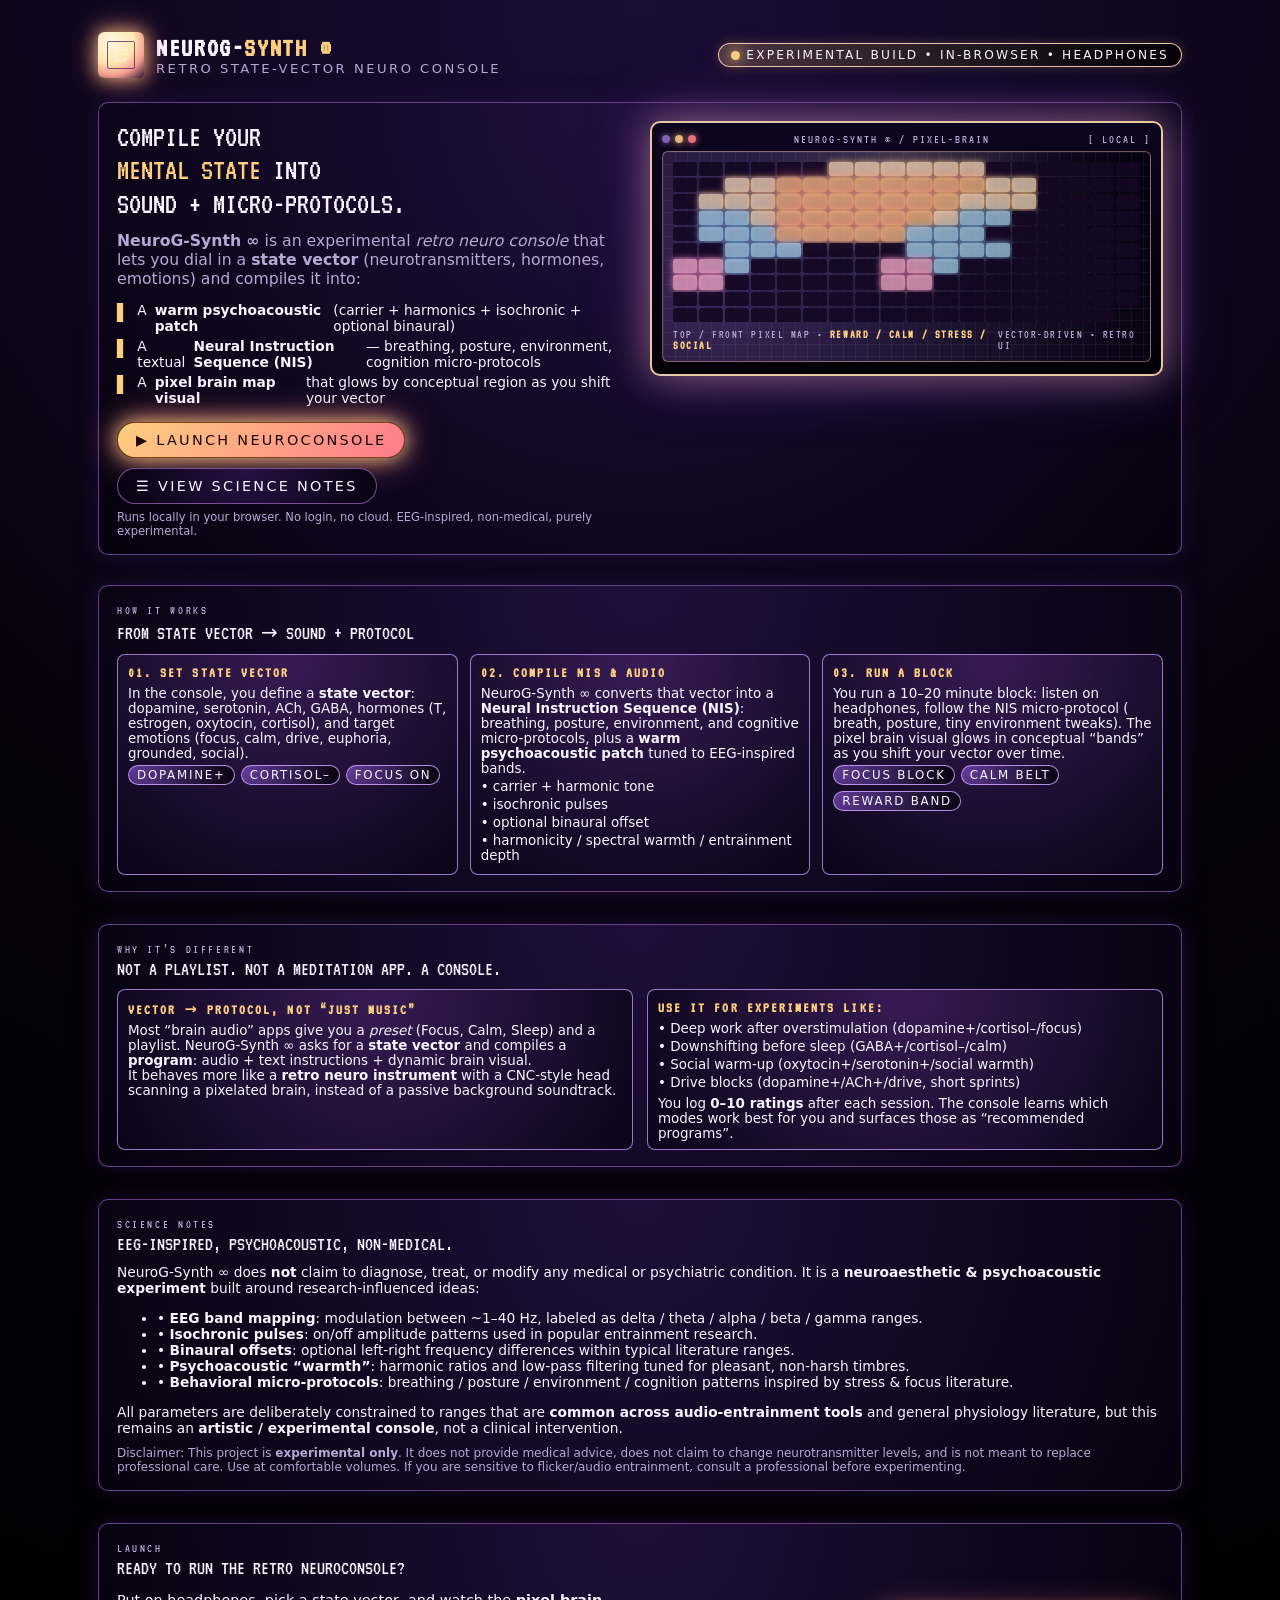
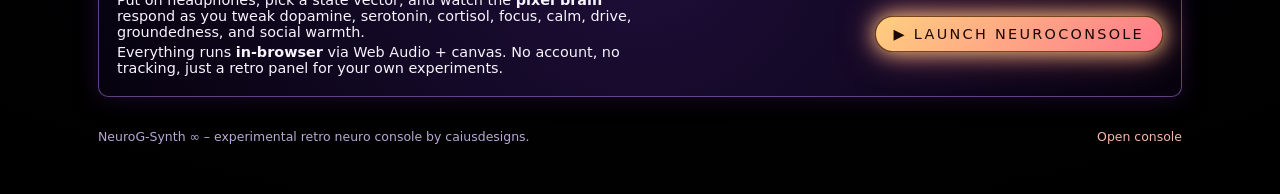
==== commit ff8520e4: "Update index.html" ====
--- a/index.html
+++ b/index.html
@@ -2,2078 +2,790 @@
 <html lang="en">
 <head>
   <meta charset="UTF-8" />
-  <title>NeuroG-Synth ∞ V4.0 – by caiusdesigns</title>
+  <title>NeuroG-Synth ∞ – Retro NeuroConsole</title>
   <meta name="viewport" content="width=device-width, initial-scale=1" />
+  <meta name="description" content="NeuroG-Synth ∞ is an experimental state-vector neuro console that compiles neurotransmitter & emotion targets into warm psychoacoustic audio + behavioral micro-protocols." />
+  <!-- Optional pixel font (works fine on GitHub Pages) -->
+  <link rel="preconnect" href="https://fonts.googleapis.com" />
+  <link rel="preconnect" href="https://fonts.gstatic.com" crossorigin />
+  <link href="https://fonts.googleapis.com/css2?family=VT323&display=swap" rel="stylesheet" />
   <style>
+    :root {
+      color-scheme: dark;
+      --bg: #040208;
+      --bg-alt: #0e0715;
+      --scanline: rgba(255, 255, 255, 0.03);
+      --grid: rgba(100, 80, 140, 0.27);
+      --accent: #ffcf7f;
+      --accent-soft: #f8b5a8;
+      --accent-strong: #ff7a8b;
+      --text-main: #f8f4ff;
+      --text-muted: #b7a8d5;
+      --border-strong: rgba(255, 220, 180, 0.9);
+      --border-soft: rgba(158, 112, 188, 0.7);
+    }
     * {
       box-sizing: border-box;
-      font-family: system-ui, -apple-system, BlinkMacSystemFont, "SF Pro Text", sans-serif;
-    }
-    :root {
-      color-scheme: dark;
-    }
-    body {
+    }
+    html, body {
       margin: 0;
       padding: 0;
-      background: radial-gradient(circle at top, #191426 0, #07050c 40%, #000 100%);
-      color: #f5f5f5;
-      min-height: 100vh;
+      background: radial-gradient(circle at top, #190b33 0, #040208 55%, #000 100%);
+      color: var(--text-main);
+      font-family: system-ui, -apple-system, BlinkMacSystemFont, "SF Pro Text", sans-serif;
+      min-height: 100%;
+    }
+    body {
       display: flex;
       justify-content: center;
     }
+    .crt-overlay {
+      position: fixed;
+      inset: 0;
+      pointer-events: none;
+      background-image:
+        linear-gradient(to bottom, var(--scanline) 1px, transparent 1px),
+        radial-gradient(circle at top, rgba(255, 255, 255, 0.04), transparent 60%);
+      background-size:
+        100% 2px,
+        100% 100%;
+      mix-blend-mode: soft-light;
+      opacity: 0.7;
+      z-index: 0;
+    }
     .app {
+      position: relative;
+      z-index: 1;
       width: 100%;
-      max-width: 1200px;
-      padding: 20px 14px 40px;
-    }
+      max-width: 1120px;
+      padding: 24px 14px 40px;
+    }
+    @media (min-width: 900px) {
+      .app {
+        padding: 32px 18px 50px;
+      }
+    }
+
+    /* HEADER / HERO */
     header {
+      display: flex;
+      align-items: center;
+      justify-content: space-between;
+      gap: 16px;
+      margin-bottom: 24px;
+      flex-wrap: wrap;
+    }
+    .brand-block {
       display: flex;
       align-items: center;
       gap: 12px;
-      margin-bottom: 14px;
-      flex-wrap: wrap;
-    }
-    .logo-mark {
-      width: 40px;
-      height: 40px;
-      border-radius: 50%;
-      background: radial-gradient(circle at 30% 30%, #ffedba 0, #ffb867 30%, #ff6f65 55%, #0a0718 90%);
+    }
+    .pixel-logo {
+      width: 46px;
+      height: 46px;
+      background:
+        radial-gradient(circle at 30% 20%, #fff8e3 0, #ffe7b1 45%, #f19c8e 70%, #2b0c2c 100%);
+      border-radius: 6px;
+      position: relative;
       box-shadow:
-        0 0 22px rgba(255, 183, 101, 0.9),
-        0 0 40px rgba(255, 110, 130, 0.5);
-      position: relative;
+        0 0 18px rgba(255, 201, 128, 0.9),
+        0 0 32px rgba(255, 122, 139, 0.55);
       overflow: hidden;
     }
-    .logo-mark::before,
-    .logo-mark::after {
+    .pixel-logo::before,
+    .pixel-logo::after {
       content: "";
       position: absolute;
-      inset: 14%;
-      border-radius: 50%;
-      border: 1px solid rgba(255, 240, 215, 0.4);
-    }
-    .logo-mark::after {
-      inset: 27%;
-      border-color: rgba(255, 200, 170, 0.7);
-    }
-    h1 {
+      inset: 20%;
+      border-radius: 2px;
+      border: 1px solid rgba(70, 25, 80, 0.7);
+    }
+    .pixel-logo::after {
+      inset: 36%;
+      border-color: rgba(255, 255, 255, 0.52);
+    }
+    .brand-text h1 {
       margin: 0;
-      font-size: 1.45rem;
-      letter-spacing: 0.08em;
-      text-transform: uppercase;
-    }
-    .tagline {
-      font-size: 0.85rem;
-      opacity: 0.85;
-    }
-
-    .top-meta {
-      display: flex;
-      align-items: center;
-      gap: 8px;
-      font-size: 0.75rem;
-      text-transform: uppercase;
-      letter-spacing: 0.12em;
-      opacity: 0.85;
-      margin-bottom: 16px;
-      flex-wrap: wrap;
-    }
-    .pill {
+      font-family: "VT323", system-ui, monospace;
+      letter-spacing: 0.06em;
+      font-size: 1.7rem;
+      text-transform: uppercase;
+    }
+    .brand-text h1 span {
+      color: var(--accent);
+    }
+    .brand-sub {
+      font-size: 0.82rem;
+      color: var(--text-muted);
+      letter-spacing: 0.19em;
+      text-transform: uppercase;
+    }
+    .top-tag {
+      font-size: 0.76rem;
+      text-transform: uppercase;
+      letter-spacing: 0.18em;
       border-radius: 999px;
-      border: 1px solid rgba(210, 160, 120, 0.8);
-      padding: 2px 10px;
+      border: 1px solid var(--border-strong);
+      padding: 4px 12px;
       display: inline-flex;
       align-items: center;
       gap: 6px;
-      background: radial-gradient(circle at 0% 0%, rgba(255, 200, 150, 0.16) 0, rgba(10, 6, 18, 0.96) 50%);
+      background: radial-gradient(circle at top left, rgba(255, 205, 130, 0.22), rgba(4, 2, 8, 0.98));
+      box-shadow: 0 0 12px rgba(255, 190, 130, 0.2);
     }
     .dot-live {
-      width: 7px;
-      height: 7px;
+      width: 9px;
+      height: 9px;
       border-radius: 999px;
-      background: #ffdd9e;
-      box-shadow: 0 0 10px rgba(255, 210, 130, 1);
-    }
-
-    .layout {
+      background: var(--accent);
+      box-shadow:
+        0 0 12px rgba(255, 207, 127, 1),
+        0 0 23px rgba(255, 146, 125, 0.85);
+    }
+
+    .hero {
       display: grid;
-      grid-template-columns: minmax(0, 1.2fr) minmax(0, 1.6fr);
-      gap: 16px;
+      grid-template-columns: minmax(0, 1.1fr) minmax(0, 1.1fr);
+      gap: 20px;
+      margin-bottom: 30px;
     }
     @media (max-width: 900px) {
-      .layout {
+      .hero {
         grid-template-columns: minmax(0, 1fr);
       }
     }
 
-    .panel {
-      background: rgba(10, 8, 20, 0.98);
-      border-radius: 14px;
-      border: 1px solid rgba(215, 145, 110, 0.9);
-      padding: 12px 12px 10px;
-      backdrop-filter: blur(18px);
-      position: relative;
-      overflow: hidden;
-    }
-    .panel::before {
-      content: "";
-      position: absolute;
-      inset: -30%;
-      background:
-        radial-gradient(circle at 0% 0%, rgba(255, 190, 130, 0.22) 0, transparent 55%),
-        radial-gradient(circle at 100% 0%, rgba(255, 120, 160, 0.2) 0, transparent 55%);
-      opacity: 0.9;
-      pointer-events: none;
-    }
-    .panel-inner {
-      position: relative;
-      z-index: 1;
-    }
-    .panel-title {
-      font-size: 0.8rem;
-      letter-spacing: 0.16em;
-      text-transform: uppercase;
-      opacity: 0.85;
+    .hero-left-title {
+      font-size: 1.9rem;
+      line-height: 1.1;
+      margin-bottom: 10px;
+      font-family: "VT323", system-ui, monospace;
+      text-transform: uppercase;
+    }
+    .hero-left-title span {
+      color: var(--accent);
+    }
+    .hero-sub {
+      font-size: 0.98rem;
+      color: var(--text-muted);
+      margin-bottom: 14px;
+      max-width: 520px;
+    }
+    .hero-bullets {
+      font-size: 0.86rem;
+      color: var(--text-main);
+      margin-bottom: 16px;
+    }
+    .hero-bullets ul {
+      list-style: none;
+      padding: 0;
+      margin: 0;
+    }
+    .hero-bullets li {
+      display: flex;
+      align-items: flex-start;
+      gap: 8px;
+      margin: 4px 0;
+    }
+    .hero-bullets li span.bullet {
+      color: var(--accent);
+      font-size: 1rem;
+      padding-top: 1px;
+    }
+
+    .hero-actions {
+      display: flex;
+      flex-wrap: wrap;
+      gap: 10px;
       margin-bottom: 6px;
     }
-
-    .grid-3 {
-      display: grid;
-      grid-template-columns: repeat(auto-fit, minmax(180px, 1fr));
-      gap: 8px;
-    }
-    .card {
-      background: radial-gradient(circle at top, rgba(33, 20, 40, 0.9), rgba(8, 6, 18, 0.98));
-      border-radius: 10px;
-      border: 1px solid rgba(210, 150, 120, 0.9);
-      padding: 8px 8px 6px;
-    }
-    .card h2 {
-      margin: 0 0 4px;
-      font-size: 0.8rem;
-      letter-spacing: 0.12em;
-      text-transform: uppercase;
-      opacity: 0.9;
-    }
-    .row {
-      display: flex;
-      align-items: center;
-      justify-content: space-between;
-      gap: 8px;
-      padding: 2px 0;
-      font-size: 0.84rem;
-    }
-    .row-label {
-      opacity: 0.95;
-    }
-
-    .level-group {
-      display: flex;
-      gap: 4px;
-      font-size: 0.7rem;
-      text-transform: uppercase;
-      opacity: 0.9;
-    }
-    .level-pill {
-      display: inline-flex;
-      align-items: center;
-      gap: 2px;
+    .btn {
       border-radius: 999px;
       border: 1px solid transparent;
-      padding: 1px 5px;
-      cursor: pointer;
-    }
-    .level-pill input {
-      appearance: none;
-      width: 10px;
-      height: 10px;
-      border-radius: 999px;
-      border: 1px solid rgba(255, 215, 190, 0.8);
-      position: relative;
-    }
-    .level-pill input:checked::before {
-      content: "";
-      position: absolute;
-      inset: 1px;
-      border-radius: 999px;
-      background: #ffd28e;
-      box-shadow: 0 0 6px rgba(255, 214, 140, 1);
-    }
-    .level-pill span {
-      margin-top: 1px;
-    }
-    .level-pill:hover {
-      border-color: rgba(255, 235, 210, 0.3);
-    }
-
-    .toggle-pill {
-      display: inline-flex;
-      align-items: center;
-      gap: 5px;
-      border-radius: 999px;
-      border: 1px solid rgba(215, 160, 120, 0.9);
-      padding: 1px 8px;
-      font-size: 0.7rem;
-      text-transform: uppercase;
-      cursor: pointer;
-      background: rgba(16, 12, 28, 0.98);
-    }
-    .toggle-pill input {
-      appearance: none;
-      width: 12px;
-      height: 12px;
-      border-radius: 999px;
-      border: 1px solid rgba(255, 225, 200, 0.9);
-      position: relative;
-    }
-    .toggle-pill input:checked::before {
-      content: "";
-      position: absolute;
-      inset: 2px;
-      border-radius: 999px;
-      background: #ffcf8a;
-      box-shadow: 0 0 8px rgba(255, 210, 140, 1);
-    }
-
-    .mode-row {
-      display: flex;
-      flex-wrap: wrap;
-      align-items: center;
-      gap: 8px;
-      margin-top: 6px;
-      font-size: 0.8rem;
-    }
-    select {
-      background: rgba(18, 12, 28, 0.98);
-      color: #ffeede;
-      border-radius: 999px;
-      border: 1px solid rgba(215, 160, 120, 0.95);
-      padding: 4px 10px;
-      font-size: 0.8rem;
-      outline: none;
-    }
-
-    .controls-row {
-      display: flex;
-      flex-wrap: wrap;
-      align-items: center;
-      gap: 8px;
-      margin-top: 8px;
-      font-size: 0.8rem;
-    }
-    .btn {
-      border-radius: 999px;
-      border: none;
-      padding: 8px 16px;
-      font-size: 0.8rem;
-      font-weight: 600;
-      letter-spacing: 0.12em;
+      padding: 9px 18px;
+      font-size: 0.9rem;
+      letter-spacing: 0.16em;
       text-transform: uppercase;
       cursor: pointer;
       display: inline-flex;
       align-items: center;
-      gap: 6px;
-      transition: transform 0.08s ease, box-shadow 0.08s ease, background 0.18s ease;
+      gap: 8px;
+      text-decoration: none;
+      transition: transform 0.07s ease, box-shadow 0.12s ease, border-color 0.12s ease, background 0.12s ease;
       white-space: nowrap;
     }
     .btn-primary {
-      background: linear-gradient(135deg, #ffcf8a, #ff8f7d);
-      color: #150a05;
+      background: linear-gradient(135deg, var(--accent), var(--accent-strong));
+      color: #1a0804;
       box-shadow:
-        0 0 20px rgba(255, 175, 120, 0.9),
-        0 0 32px rgba(255, 120, 120, 0.6);
+        0 0 20px rgba(255, 207, 127, 0.9),
+        0 0 36px rgba(255, 122, 139, 0.65);
+      border-color: rgba(114, 64, 22, 0.95);
+    }
+    .btn-primary:hover {
+      transform: translateY(-1px);
+      box-shadow:
+        0 0 24px rgba(255, 210, 130, 1),
+        0 0 40px rgba(255, 122, 139, 0.8);
     }
     .btn-primary:active {
       transform: translateY(1px) scale(0.99);
-      box-shadow: 0 0 12px rgba(255, 175, 120, 0.7);
+      box-shadow: 0 0 14px rgba(255, 193, 120, 0.8);
     }
     .btn-ghost {
-      background: rgba(18, 12, 30, 0.96);
-      color: #ffeede;
-      border-radius: 999px;
-      border: 1px solid rgba(220, 160, 125, 0.95);
-      padding-inline: 10px;
+      border-color: var(--border-soft);
+      background: radial-gradient(circle at top, rgba(40, 16, 70, 0.98), rgba(7, 3, 15, 0.98));
+      color: var(--text-main);
+    }
+    .btn-ghost:hover {
+      transform: translateY(-1px);
+      border-color: var(--border-strong);
+      box-shadow: 0 0 18px rgba(160, 120, 230, 0.55);
     }
     .btn-ghost:active {
       transform: translateY(1px) scale(0.99);
     }
-
-    .rating-group {
-      display: flex;
+    .hero-note {
+      font-size: 0.72rem;
+      color: var(--text-muted);
+    }
+
+    .hero-right {
+      position: relative;
+    }
+    .crt-window {
+      position: relative;
+      border-radius: 10px;
+      border: 2px solid var(--border-strong);
+      background:
+        linear-gradient(180deg, rgba(12, 6, 30, 0.95), rgba(3, 0, 8, 0.98)),
+        repeating-linear-gradient(
+          to bottom,
+          rgba(255, 255, 255, 0.02),
+          rgba(255, 255, 255, 0.02) 1px,
+          transparent 1px,
+          transparent 3px
+        );
+      box-shadow:
+        0 0 36px rgba(255, 195, 130, 0.4),
+        0 0 60px rgba(89, 46, 160, 0.75);
+      padding: 10px 10px 12px;
+      min-height: 230px;
+      overflow: hidden;
+    }
+    .crt-topbar {
+      display: flex;
+      justify-content: space-between;
       align-items: center;
-      gap: 6px;
+      margin-bottom: 6px;
       font-size: 0.78rem;
-      flex-wrap: wrap;
-    }
-    .rating-group input {
-      width: 48px;
-      background: rgba(12, 8, 22, 0.98);
+      color: var(--text-muted);
+      font-family: "VT323", system-ui, monospace;
+      letter-spacing: 0.16em;
+      text-transform: uppercase;
+    }
+    .crt-dots {
+      display: flex;
+      gap: 5px;
+      align-items: center;
+    }
+    .dot {
+      width: 8px;
+      height: 8px;
       border-radius: 999px;
-      border: 1px solid rgba(225, 175, 140, 0.95);
-      padding: 3px 7px;
-      color: #ffeede;
-      outline: none;
+      background: rgba(140, 110, 190, 0.9);
+      box-shadow: 0 0 7px rgba(170, 130, 225, 0.7);
+    }
+    .dot:nth-child(2) {
+      background: rgba(255, 199, 130, 0.9);
+      box-shadow: 0 0 7px rgba(255, 199, 130, 0.9);
+    }
+    .dot:nth-child(3) {
+      background: rgba(255, 125, 140, 0.9);
+      box-shadow: 0 0 7px rgba(255, 125, 140, 0.9);
+    }
+
+    .crt-body {
+      border-radius: 6px;
+      border: 1px solid rgba(255, 220, 185, 0.4);
+      padding: 10px;
+      position: relative;
+      background:
+        radial-gradient(circle at 50% 0%, rgba(255, 235, 200, 0.16), transparent 48%),
+        radial-gradient(circle at 10% 70%, rgba(97, 68, 145, 0.55), rgba(5, 2, 14, 0.96));
+    }
+    .crt-grid-bg {
+      position: absolute;
+      inset: 0;
+      background-image:
+        linear-gradient(to right, var(--grid) 1px, transparent 1px),
+        linear-gradient(to bottom, var(--grid) 1px, transparent 1px);
+      background-size: 12px 12px;
+      opacity: 0.45;
+      mix-blend-mode: screen;
+      pointer-events: none;
+    }
+
+    .brain-grid {
+      position: relative;
+      z-index: 1;
+      display: grid;
+      grid-template-columns: repeat(18, 1fr);
+      grid-template-rows: repeat(10, 1fr);
+      gap: 2px;
+      width: 100%;
+      height: 160px;
+    }
+    .brain-pixel {
+      border-radius: 2px;
+      background: rgba(20, 7, 35, 0.9);
+      box-shadow: 0 0 0 transparent;
+    }
+    .brain-pixel.core {
+      background: rgba(255, 190, 130, 0.7);
+      box-shadow:
+        0 0 5px rgba(255, 207, 127, 0.9),
+        0 0 14px rgba(255, 127, 120, 0.7);
+    }
+    .brain-pixel.band {
+      background: rgba(255, 225, 190, 0.7);
+      box-shadow: 0 0 6px rgba(255, 201, 135, 0.9);
+    }
+    .brain-pixel.calm {
+      background: rgba(170, 215, 240, 0.7);
+      box-shadow: 0 0 7px rgba(117, 177, 222, 0.9);
+    }
+    .brain-pixel.social {
+      background: rgba(255, 176, 205, 0.7);
+      box-shadow: 0 0 7px rgba(255, 141, 184, 0.85);
+    }
+    .brain-caption {
+      margin-top: 7px;
+      font-size: 0.74rem;
+      color: var(--text-muted);
+      font-family: "VT323", system-ui, monospace;
+      text-transform: uppercase;
+      letter-spacing: 0.13em;
+      display: flex;
+      justify-content: space-between;
+    }
+    .brain-caption span strong {
+      color: var(--accent);
+    }
+
+    /* SECTIONS */
+    section {
+      margin-bottom: 32px;
+      border-radius: 10px;
+      border: 1px solid rgba(120, 80, 160, 0.8);
+      padding: 16px 14px 14px;
+      background: radial-gradient(circle at top, rgba(34, 16, 64, 0.9), rgba(6, 2, 14, 0.98));
+      box-shadow: 0 0 22px rgba(40, 16, 70, 0.7);
+    }
+    @media (min-width: 900px) {
+      section {
+        padding: 18px 18px 16px;
+      }
+    }
+
+    .sec-label {
       font-size: 0.78rem;
-      text-align: center;
-    }
-
-    .freq-tune {
-      margin-top: 10px;
-      padding: 7px 8px 5px;
-      border-radius: 10px;
-      border: 1px solid rgba(215, 155, 120, 0.95);
-      background: radial-gradient(circle at top, rgba(40, 26, 40, 0.98), rgba(10, 8, 22, 0.98));
-      font-size: 0.78rem;
-    }
-    .freq-title {
-      font-size: 0.72rem;
-      letter-spacing: 0.14em;
-      text-transform: uppercase;
-      opacity: 0.85;
+      text-transform: uppercase;
+      letter-spacing: 0.21em;
+      color: var(--text-muted);
       margin-bottom: 4px;
-    }
-    .freq-row {
-      display: flex;
-      align-items: center;
-      gap: 6px;
-      margin: 3px 0;
-      flex-wrap: wrap;
-    }
-    .freq-row-label {
-      min-width: 120px;
-      opacity: 0.95;
-    }
-    .freq-row input[type="range"] {
-      flex: 1;
-    }
-    .freq-value {
-      width: 90px;
-      text-align: right;
-      opacity: 0.9;
-    }
-    .band-label {
-      margin-top: 4px;
-      font-size: 0.74rem;
-      opacity: 0.9;
-    }
-
-    .output-wrap {
+      font-family: "VT323", system-ui, monospace;
+    }
+    .sec-title {
+      font-size: 1.25rem;
+      margin-bottom: 10px;
+      font-family: "VT323", system-ui, monospace;
+      text-transform: uppercase;
+    }
+
+    .cols-3 {
       display: grid;
-      grid-template-rows: auto auto 1fr;
-      gap: 8px;
-      height: 100%;
-      min-height: 320px;
-    }
-    .state-strip {
-      display: flex;
-      align-items: center;
-      gap: 10px;
-      flex-wrap: wrap;
-      font-size: 0.78rem;
-      opacity: 0.9;
-    }
-    .state-tags {
-      display: flex;
-      flex-wrap: wrap;
-      gap: 4px;
-    }
-    .state-tag {
-      border-radius: 999px;
-      border: 1px solid rgba(220, 170, 130, 0.95);
-      padding: 1px 8px;
-      font-size: 0.72rem;
-      text-transform: uppercase;
-      letter-spacing: 0.08em;
-      background: radial-gradient(circle at top, rgba(60, 30, 40, 0.96), rgba(14, 8, 20, 0.98));
-    }
-
-    .viz-nis {
-      display: grid;
-      grid-template-columns: minmax(0, 1.2fr) minmax(0, 1fr);
-      gap: 8px;
+      grid-template-columns: repeat(3, minmax(0, 1fr));
+      gap: 12px;
     }
     @media (max-width: 900px) {
-      .viz-nis {
+      .cols-3 {
         grid-template-columns: minmax(0, 1fr);
       }
     }
-
-    .nis-box {
-      background: radial-gradient(circle at top left, rgba(55, 28, 40, 0.9), rgba(8, 6, 16, 0.98));
-      border-radius: 10px;
-      border: 1px solid rgba(215, 155, 120, 0.9);
-      padding: 8px 9px 6px;
-      font-size: 0.85rem;
-      line-height: 1.4;
-      white-space: pre-wrap;
-      max-height: 260px;
-      overflow: auto;
-    }
-    .nis-placeholder {
-      opacity: 0.7;
-    }
-
-    .viz-box {
-      position: relative;
-      background: radial-gradient(circle at center, rgba(255, 193, 135, 0.6), rgba(10, 4, 16, 0.98));
-      border-radius: 10px;
-      border: 1px solid rgba(215, 150, 120, 0.95);
-      overflow: hidden;
-      min-height: 160px;
-    }
-    .viz-label {
-      position: absolute;
-      z-index: 2;
-      top: 6px;
-      left: 8px;
+    .cols-2 {
+      display: grid;
+      grid-template-columns: repeat(2, minmax(0, 1fr));
+      gap: 14px;
+    }
+    @media (max-width: 900px) {
+      .cols-2 {
+        grid-template-columns: minmax(0, 1fr);
+      }
+    }
+
+    .card {
+      border-radius: 8px;
+      border: 1px solid rgba(171, 132, 222, 0.9);
+      padding: 10px 10px 8px;
+      background: radial-gradient(circle at top, rgba(60, 30, 90, 0.9), rgba(10, 4, 24, 0.98));
+    }
+    .card h3 {
+      font-size: 0.92rem;
+      margin: 0 0 6px;
+      text-transform: uppercase;
+      letter-spacing: 0.14em;
+      font-family: "VT323", system-ui, monospace;
+      color: var(--accent);
+    }
+    .card p {
+      font-size: 0.84rem;
+      color: var(--text-main);
+      margin: 0;
+    }
+    .card ul {
+      list-style: none;
+      margin: 0;
+      padding: 0;
+      font-size: 0.84rem;
+    }
+    .card ul li {
+      margin: 3px 0;
+      color: var(--text-main);
+    }
+
+    .pill-row {
+      display: flex;
+      flex-wrap: wrap;
+      gap: 6px;
+      margin-top: 4px;
+    }
+    .pill {
       font-size: 0.74rem;
-      letter-spacing: 0.14em;
-      text-transform: uppercase;
-      opacity: 0.9;
-    }
-    canvas#vizCanvas {
-      width: 100%;
-      height: 100%;
-      display: block;
-    }
-
-    .history-box {
-      background: radial-gradient(circle at bottom, rgba(32, 18, 40, 0.97), rgba(6, 4, 12, 0.99));
-      border-radius: 10px;
-      border: 1px solid rgba(210, 155, 120, 0.9);
-      padding: 7px 8px 6px;
-      font-size: 0.8rem;
-      max-height: 180px;
-      overflow-y: auto;
-    }
-    .history-header {
-      display: flex;
-      align-items: center;
+      text-transform: uppercase;
+      letter-spacing: 0.15em;
+      border-radius: 999px;
+      border: 1px solid rgba(205, 166, 255, 0.85);
+      padding: 2px 8px;
+      color: var(--text-main);
+      background: radial-gradient(circle at top left, rgba(145, 92, 224, 0.6), rgba(7, 1, 14, 0.98));
+    }
+
+    .science-text {
+      font-size: 0.86rem;
+      color: var(--text-main);
+      margin-bottom: 10px;
+    }
+    .science-text p {
+      margin: 4px 0;
+    }
+
+    .disclaimer {
+      margin-top: 6px;
+      font-size: 0.75rem;
+      color: var(--text-muted);
+    }
+
+    .footer {
+      margin-top: 20px;
+      font-size: 0.78rem;
+      color: var(--text-muted);
+      display: flex;
       justify-content: space-between;
-      font-size: 0.74rem;
-      text-transform: uppercase;
-      letter-spacing: 0.12em;
-      opacity: 0.9;
-      margin-bottom: 4px;
-    }
-    .history-item {
-      padding: 4px 0;
-      border-top: 1px solid rgba(150, 100, 75, 0.7);
-    }
-    .history-item:first-of-type {
-      border-top: none;
-    }
-    .history-meta {
-      display: flex;
-      justify-content: space-between;
-      font-size: 0.75rem;
-      opacity: 0.9;
-    }
-    .history-tags {
-      display: flex;
       flex-wrap: wrap;
-      gap: 3px;
-      margin-top: 2px;
-    }
-    .history-tag {
-      border-radius: 999px;
-      border: 1px solid rgba(205, 150, 120, 0.9);
-      padding: 0 6px;
-      font-size: 0.7rem;
-      text-transform: uppercase;
-    }
-
-    .neurograph-viz {
-      position: absolute;
-      inset: -10px;
-      pointer-events: none;
-      opacity: 0.5;
-      mix-blend-mode: screen;
-    }
-    .neurograph-viz svg {
-      width: 100%;
-      height: 100%;
-    }
-    .neurograph-viz circle {
-      fill: none;
-      stroke: rgba(255, 205, 150, 0.12);
-    }
-    .neurograph-viz line {
-      stroke: rgba(255, 180, 150, 0.18);
+      gap: 6px;
+    }
+    .footer a {
+      color: var(--accent-soft);
+      text-decoration: none;
+    }
+    .footer a:hover {
+      text-decoration: underline;
     }
   </style>
 </head>
 <body>
+  <div class="crt-overlay"></div>
   <div class="app">
     <header>
-      <div class="logo-mark"></div>
-      <div>
-        <h1>NeuroG-Synth ∞ V4.0 – by caiusdesigns</h1>
-        <div class="tagline">
-          Warm NeuroPsychoacoustic Engine: carrier + harmonic + isochronic + optional binaural,<br/>
-          driven by a 4D state vector (harmonicity, modulation stability, spectral warmth, entrainment depth).
-          EEG-inspired, non-medical, experimental neuro-audiovisual environment.
+      <div class="brand-block">
+        <div class="pixel-logo"></div>
+        <div class="brand-text">
+          <h1>NeuroG-<span>Synth ∞</span></h1>
+          <div class="brand-sub">Retro State-Vector Neuro Console</div>
         </div>
       </div>
+      <div class="top-tag">
+        <span class="dot-live"></span>
+        <span>Experimental build • In-browser • Headphones</span>
+      </div>
     </header>
 
-    <div class="top-meta">
-      <div class="pill"><span class="dot-live"></span><span>local warm neurograph engine</span></div>
-      <div class="pill">runs in-browser • headphones recommended</div>
-      <div class="pill" id="recommendation-pill">recommended program: <span id="recommendation-label">none yet</span></div>
-    </div>
-
-    <div class="layout">
-      <!-- LEFT SIDE: CONTROLS -->
-      <div class="panel">
-        <div class="neurograph-viz">
-          <svg preserveAspectRatio="xMidYMid slice">
-            <circle cx="18%" cy="25%" r="16%"></circle>
-            <circle cx="55%" cy="12%" r="18%"></circle>
-            <circle cx="82%" cy="40%" r="14%"></circle>
-            <circle cx="40%" cy="72%" r="22%"></circle>
-            <circle cx="12%" cy="70%" r="10%"></circle>
-            <line x1="18%" y1="25%" x2="55%" y2="12%"></line>
-            <line x1="55%" y1="12%" x2="82%" y2="40%"></line>
-            <line x1="18%" y1="25%" x2="12%" y2="70%"></line>
-            <line x1="12%" y1="70%" x2="40%" y2="72%"></line>
-            <line x1="40%" y1="72%" x2="82%" y2="40%"></line>
-          </svg>
+    <main>
+      <!-- HERO -->
+      <section class="hero">
+        <div>
+          <div class="hero-left-title">
+            Compile your<br />
+            <span>mental state</span> into<br />
+            sound + micro-protocols.
+          </div>
+          <div class="hero-sub">
+            <strong>NeuroG-Synth ∞</strong> is an experimental
+            <em>retro neuro console</em> that lets you dial in a
+            <strong>state vector</strong> (neurotransmitters, hormones, emotions)
+            and compiles it into:
+          </div>
+          <div class="hero-bullets">
+            <ul>
+              <li><span class="bullet">▌</span> A <strong>warm psychoacoustic patch</strong> (carrier + harmonics + isochronic + optional binaural)</li>
+              <li><span class="bullet">▌</span> A textual <strong>Neural Instruction Sequence (NIS)</strong> — breathing, posture, environment, cognition micro-protocols</li>
+              <li><span class="bullet">▌</span> A <strong>pixel brain map visual</strong> that glows by conceptual region as you shift your vector</li>
+            </ul>
+          </div>
+          <div class="hero-actions">
+            <a class="btn btn-primary" href="/app" aria-label="Launch NeuroG-Synth Console">
+              ▶ Launch NeuroConsole
+            </a>
+            <a class="btn btn-ghost" href="#science">
+              ☰ View science notes
+            </a>
+          </div>
+          <div class="hero-note">
+            Runs locally in your browser. No login, no cloud. EEG-inspired, non-medical, purely experimental.
+          </div>
         </div>
-        <div class="panel-inner">
-          <div class="panel-title">State Vector Input</div>
-          <div class="grid-3">
-            <div class="card">
-              <h2>Neurotransmitters</h2>
-              <div class="row">
-                <span class="row-label">Dopamine</span>
-                <div class="level-group">
-                  <label class="level-pill">
-                    <input type="radio" name="dopamine" value="down" />
-                    <span>↓</span>
-                  </label>
-                  <label class="level-pill">
-                    <input type="radio" name="dopamine" value="neutral" checked />
-                    <span>•</span>
-                  </label>
-                  <label class="level-pill">
-                    <input type="radio" name="dopamine" value="up" />
-                    <span>↑</span>
-                  </label>
-                </div>
+
+        <div class="hero-right">
+          <div class="crt-window">
+            <div class="crt-topbar">
+              <div class="crt-dots">
+                <div class="dot"></div><div class="dot"></div><div class="dot"></div>
               </div>
-              <div class="row">
-                <span class="row-label">Serotonin</span>
-                <div class="level-group">
-                  <label class="level-pill">
-                    <input type="radio" name="serotonin" value="down" />
-                    <span>↓</span>
-                  </label>
-                  <label class="level-pill">
-                    <input type="radio" name="serotonin" value="neutral" checked />
-                    <span>•</span>
-                  </label>
-                  <label class="level-pill">
-                    <input type="radio" name="serotonin" value="up" />
-                    <span>↑</span>
-                  </label>
-                </div>
+              <div>NEUROG-SYNTH ∞ / PIXEL-BRAIN</div>
+              <div>[ local ]</div>
+            </div>
+            <div class="crt-body">
+              <div class="crt-grid-bg"></div>
+              <div class="brain-grid" aria-hidden="true">
+                <!-- We "paint" a conceptual top/front brain with classes -->
+                <!-- Row 1 -->
+                <div class="brain-pixel"></div><div class="brain-pixel"></div><div class="brain-pixel"></div><div class="brain-pixel"></div><div class="brain-pixel"></div><div class="brain-pixel"></div>
+                <div class="brain-pixel band"></div><div class="brain-pixel band"></div><div class="brain-pixel band"></div>
+                <div class="brain-pixel band"></div><div class="brain-pixel band"></div><div class="brain-pixel band"></div>
+                <div class="brain-pixel"></div><div class="brain-pixel"></div><div class="brain-pixel"></div><div class="brain-pixel"></div><div class="brain-pixel"></div><div class="brain-pixel"></div>
+                <!-- Row 2 -->
+                <div class="brain-pixel"></div><div class="brain-pixel"></div><div class="brain-pixel band"></div><div class="brain-pixel band"></div>
+                <div class="brain-pixel core"></div><div class="brain-pixel core"></div>
+                <div class="brain-pixel core"></div><div class="brain-pixel core"></div>
+                <div class="brain-pixel core"></div><div class="brain-pixel core"></div>
+                <div class="brain-pixel core"></div><div class="brain-pixel core"></div>
+                <div class="brain-pixel band"></div><div class="brain-pixel band"></div><div class="brain-pixel"></div><div class="brain-pixel"></div><div class="brain-pixel"></div><div class="brain-pixel"></div>
+                <!-- Row 3 -->
+                <div class="brain-pixel"></div><div class="brain-pixel band"></div><div class="brain-pixel band"></div>
+                <div class="brain-pixel band"></div><div class="brain-pixel core"></div><div class="brain-pixel core"></div>
+                <div class="brain-pixel core"></div><div class="brain-pixel core"></div>
+                <div class="brain-pixel core"></div><div class="brain-pixel core"></div>
+                <div class="brain-pixel core"></div><div class="brain-pixel band"></div>
+                <div class="brain-pixel band"></div><div class="brain-pixel band"></div><div class="brain-pixel"></div><div class="brain-pixel"></div><div class="brain-pixel"></div><div class="brain-pixel"></div>
+                <!-- Row 4 -->
+                <div class="brain-pixel"></div><div class="brain-pixel calm"></div><div class="brain-pixel calm"></div>
+                <div class="brain-pixel band"></div><div class="brain-pixel core"></div><div class="brain-pixel core"></div>
+                <div class="brain-pixel core"></div><div class="brain-pixel core"></div>
+                <div class="brain-pixel core"></div><div class="brain-pixel core"></div>
+                <div class="brain-pixel band"></div><div class="brain-pixel calm"></div>
+                <div class="brain-pixel calm"></div><div class="brain-pixel"></div><div class="brain-pixel"></div><div class="brain-pixel"></div><div class="brain-pixel"></div><div class="brain-pixel"></div>
+                <!-- Row 5 -->
+                <div class="brain-pixel"></div><div class="brain-pixel calm"></div><div class="brain-pixel calm"></div>
+                <div class="brain-pixel calm"></div><div class="brain-pixel core"></div><div class="brain-pixel core"></div>
+                <div class="brain-pixel core"></div><div class="brain-pixel core"></div>
+                <div class="brain-pixel core"></div><div class="brain-pixel calm"></div>
+                <div class="brain-pixel calm"></div><div class="brain-pixel calm"></div>
+                <div class="brain-pixel"></div><div class="brain-pixel"></div><div class="brain-pixel"></div><div class="brain-pixel"></div><div class="brain-pixel"></div><div class="brain-pixel"></div>
+                <!-- Row 6 -->
+                <div class="brain-pixel"></div><div class="brain-pixel"></div><div class="brain-pixel calm"></div><div class="brain-pixel calm"></div>
+                <div class="brain-pixel calm"></div><div class="brain-pixel"></div><div class="brain-pixel"></div>
+                <div class="brain-pixel"></div><div class="brain-pixel"></div><div class="brain-pixel calm"></div><div class="brain-pixel calm"></div>
+                <div class="brain-pixel calm"></div><div class="brain-pixel calm"></div><div class="brain-pixel"></div><div class="brain-pixel"></div><div class="brain-pixel"></div><div class="brain-pixel"></div>
+                <!-- Row 7 -->
+                <div class="brain-pixel"></div><div class="brain-pixel social"></div><div class="brain-pixel social"></div>
+                <div class="brain-pixel calm"></div><div class="brain-pixel"></div><div class="brain-pixel"></div>
+                <div class="brain-pixel"></div><div class="brain-pixel"></div>
+                <div class="brain-pixel"></div><div class="brain-pixel social"></div><div class="brain-pixel social"></div>
+                <div class="brain-pixel calm"></div><div class="brain-pixel"></div><div class="brain-pixel"></div>
+                <div class="brain-pixel"></div><div class="brain-pixel"></div><div class="brain-pixel"></div><div class="brain-pixel"></div>
+                <!-- Row 8 -->
+                <div class="brain-pixel"></div><div class="brain-pixel social"></div><div class="brain-pixel social"></div>
+                <div class="brain-pixel"></div><div class="brain-pixel"></div><div class="brain-pixel"></div>
+                <div class="brain-pixel"></div><div class="brain-pixel"></div>
+                <div class="brain-pixel"></div><div class="brain-pixel social"></div><div class="brain-pixel social"></div>
+                <div class="brain-pixel"></div><div class="brain-pixel"></div><div class="brain-pixel"></div>
+                <div class="brain-pixel"></div><div class="brain-pixel"></div><div class="brain-pixel"></div><div class="brain-pixel"></div>
+                <!-- Row 9 -->
+                <div class="brain-pixel"></div><div class="brain-pixel"></div><div class="brain-pixel"></div><div class="brain-pixel"></div><div class="brain-pixel"></div><div class="brain-pixel"></div>
+                <div class="brain-pixel"></div><div class="brain-pixel"></div><div class="brain-pixel"></div><div class="brain-pixel"></div><div class="brain-pixel"></div><div class="brain-pixel"></div>
+                <div class="brain-pixel"></div><div class="brain-pixel"></div><div class="brain-pixel"></div><div class="brain-pixel"></div><div class="brain-pixel"></div><div class="brain-pixel"></div>
+                <!-- Row 10 -->
+                <div class="brain-pixel"></div><div class="brain-pixel"></div><div class="brain-pixel"></div><div class="brain-pixel"></div><div class="brain-pixel"></div><div class="brain-pixel"></div>
+                <div class="brain-pixel"></div><div class="brain-pixel"></div><div class="brain-pixel"></div><div class="brain-pixel"></div><div class="brain-pixel"></div><div class="brain-pixel"></div>
+                <div class="brain-pixel"></div><div class="brain-pixel"></div><div class="brain-pixel"></div><div class="brain-pixel"></div><div class="brain-pixel"></div><div class="brain-pixel"></div>
               </div>
-              <div class="row">
-                <span class="row-label">Acetylcholine</span>
-                <div class="level-group">
-                  <label class="level-pill">
-                    <input type="radio" name="acetylcholine" value="down" />
-                    <span>↓</span>
-                  </label>
-                  <label class="level-pill">
-                    <input type="radio" name="acetylcholine" value="neutral" checked />
-                    <span>•</span>
-                  </label>
-                  <label class="level-pill">
-                    <input type="radio" name="acetylcholine" value="up" />
-                    <span>↑</span>
-                  </label>
-                </div>
-              </div>
-              <div class="row">
-                <span class="row-label">GABA</span>
-                <div class="level-group">
-                  <label class="level-pill">
-                    <input type="radio" name="gaba" value="down" />
-                    <span>↓</span>
-                  </label>
-                  <label class="level-pill">
-                    <input type="radio" name="gaba" value="neutral" checked />
-                    <span>•</span>
-                  </label>
-                  <label class="level-pill">
-                    <input type="radio" name="gaba" value="up" />
-                    <span>↑</span>
-                  </label>
-                </div>
+              <div class="brain-caption">
+                <span>TOP / FRONT PIXEL MAP • <strong>reward / calm / stress / social</strong></span>
+                <span>vector-driven • retro UI</span>
               </div>
             </div>
-
-            <div class="card">
-              <h2>Hormones</h2>
-              <div class="row">
-                <span class="row-label">Testosterone</span>
-                <div class="level-group">
-                  <label class="level-pill">
-                    <input type="radio" name="testosterone" value="down" />
-                    <span>↓</span>
-                  </label>
-                  <label class="level-pill">
-                    <input type="radio" name="testosterone" value="neutral" checked />
-                    <span>•</span>
-                  </label>
-                  <label class="level-pill">
-                    <input type="radio" name="testosterone" value="up" />
-                    <span>↑</span>
-                  </label>
-                </div>
-              </div>
-              <div class="row">
-                <span class="row-label">Estrogen</span>
-                <div class="level-group">
-                  <label class="level-pill">
-                    <input type="radio" name="estrogen" value="down" />
-                    <span>↓</span>
-                  </label>
-                  <label class="level-pill">
-                    <input type="radio" name="estrogen" value="neutral" checked />
-                    <span>•</span>
-                  </label>
-                  <label class="level-pill">
-                    <input type="radio" name="estrogen" value="up" />
-                    <span>↑</span>
-                  </label>
-                </div>
-              </div>
-              <div class="row">
-                <span class="row-label">Oxytocin</span>
-                <div class="level-group">
-                  <label class="level-pill">
-                    <input type="radio" name="oxytocin" value="down" />
-                    <span>↓</span>
-                  </label>
-                  <label class="level-pill">
-                    <input type="radio" name="oxytocin" value="neutral" checked />
-                    <span>•</span>
-                  </label>
-                  <label class="level-pill">
-                    <input type="radio" name="oxytocin" value="up" />
-                    <span>↑</span>
-                  </label>
-                </div>
-              </div>
-              <div class="row">
-                <span class="row-label">Cortisol</span>
-                <div class="level-group">
-                  <label class="level-pill">
-                    <input type="radio" name="cortisol" value="down" />
-                    <span>↓</span>
-                  </label>
-                  <label class="level-pill">
-                    <input type="radio" name="cortisol" value="neutral" checked />
-                    <span>•</span>
-                  </label>
-                  <label class="level-pill">
-                    <input type="radio" name="cortisol" value="up" />
-                    <span>↑</span>
-                  </label>
-                </div>
-              </div>
+          </div>
+        </div>
+      </section>
+
+      <!-- HOW IT WORKS -->
+      <section>
+        <div class="sec-label">How it works</div>
+        <div class="sec-title">From state vector → sound + protocol</div>
+        <div class="cols-3">
+          <div class="card">
+            <h3>01. Set state vector</h3>
+            <p>
+              In the console, you define a <strong>state vector</strong>:
+              dopamine, serotonin, ACh, GABA, hormones (T, estrogen, oxytocin, cortisol),
+              and target emotions (focus, calm, drive, euphoria, grounded, social).
+            </p>
+            <div class="pill-row">
+              <div class="pill">dopamine+</div>
+              <div class="pill">cortisol–</div>
+              <div class="pill">focus on</div>
             </div>
-
-            <div class="card">
-              <h2>Target Emotions & Mode</h2>
-              <div class="row">
-                <span class="row-label">Focus</span>
-                <label class="toggle-pill">
-                  <input type="checkbox" name="focus" />
-                  <span>on</span>
-                </label>
-              </div>
-              <div class="row">
-                <span class="row-label">Calm</span>
-                <label class="toggle-pill">
-                  <input type="checkbox" name="calm" />
-                  <span>on</span>
-                </label>
-              </div>
-              <div class="row">
-                <span class="row-label">Drive</span>
-                <label class="toggle-pill">
-                  <input type="checkbox" name="drive" />
-                  <span>on</span>
-                </label>
-              </div>
-              <div class="row">
-                <span class="row-label">Euphoria</span>
-                <label class="toggle-pill">
-                  <input type="checkbox" name="euphoria" />
-                  <span>on</span>
-                </label>
-              </div>
-              <div class="row">
-                <span class="row-label">Grounded</span>
-                <label class="toggle-pill">
-                  <input type="checkbox" name="grounded" />
-                  <span>on</span>
-                </label>
-              </div>
-              <div class="row">
-                <span class="row-label">Social warmth</span>
-                <label class="toggle-pill">
-                  <input type="checkbox" name="social" />
-                  <span>on</span>
-                </label>
-              </div>
-
-              <div class="mode-row">
-                <span>Program:</span>
-                <select id="modeSelect">
-                  <option value="reset">Reset & Stabilize (mid-warm alpha)</option>
-                  <option value="focus">Deep Focus (warm beta)</option>
-                  <option value="calm">Sedate & Calm (warm alpha-theta)</option>
-                  <option value="drive">Drive & Momentum (warm high-beta)</option>
-                  <option value="euphoria">Euphoric Uplift (alpha/gamma warm blend)</option>
-                  <option value="social">Social & Bonding (soft warm alpha)</option>
-                  <option value="sleep">Pre-Sleep Descent (warm theta)</option>
-                </select>
-              </div>
+          </div>
+
+          <div class="card">
+            <h3>02. Compile NIS & audio</h3>
+            <p>
+              NeuroG-Synth ∞ converts that vector into a <strong>Neural Instruction Sequence (NIS)</strong>:
+              breathing, posture, environment, and cognitive micro-protocols, plus a
+              <strong>warm psychoacoustic patch</strong> tuned to EEG-inspired bands.
+            </p>
+            <ul>
+              <li>• carrier + harmonic tone</li>
+              <li>• isochronic pulses</li>
+              <li>• optional binaural offset</li>
+              <li>• harmonicity / spectral warmth / entrainment depth</li>
+            </ul>
+          </div>
+
+          <div class="card">
+            <h3>03. Run a block</h3>
+            <p>
+              You run a 10–20 minute block: listen on headphones, follow the NIS micro-protocol (
+              breath, posture, tiny environment tweaks). The pixel brain visual glows in
+              conceptual “bands” as you shift your vector over time.
+            </p>
+            <div class="pill-row">
+              <div class="pill">focus block</div>
+              <div class="pill">calm belt</div>
+              <div class="pill">reward band</div>
             </div>
           </div>
-
-          <div class="controls-row">
-            <button class="btn btn-primary" id="playBtn">▶ Compile NIS + Hybrid Sound</button>
-            <button class="btn btn-ghost" id="stopBtn">⏹ Clear</button>
-
-            <label class="toggle-pill">
-              <input type="checkbox" id="audioEnable" checked />
-              <span>sound on</span>
-            </label>
-
-            <label class="toggle-pill">
-              <input type="checkbox" id="isochronicToggle" checked />
-              <span>isochronic</span>
-            </label>
-
-            <label class="toggle-pill">
-              <input type="checkbox" id="binauralToggle" />
-              <span>binaural</span>
-            </label>
-
-            <div class="rating-group">
-              <span>Post-run rating (0–10):</span>
-              <input id="ratingInput" type="number" min="0" max="10" step="1" placeholder="—" />
-              <button class="btn btn-ghost" id="saveRunBtn">Save</button>
-            </div>
-          </div>
-
-          <div class="freq-tune">
-            <div class="freq-title">Frequency Tuning (live – EEG-inspired, warm voiced)</div>
-            <div class="freq-row">
-              <span class="freq-row-label">Base tone (Hz)</span>
-              <input type="range" id="baseFreqSlider" min="180" max="540" step="1" />
-              <span class="freq-value"><span id="baseFreqValue">300</span> Hz</span>
-            </div>
-            <div class="freq-row">
-              <span class="freq-row-label">Harmonic tone (Hz)</span>
-              <input type="range" id="harmFreqSlider" min="220" max="2000" step="1" />
-              <span class="freq-value"><span id="harmFreqValue">375</span> Hz</span>
-            </div>
-            <div class="freq-row">
-              <span class="freq-row-label">Modulation rate (Hz)</span>
-              <input type="range" id="modRateSlider" min="1" max="40" step="0.5" />
-              <span class="freq-value"><span id="modRateValue">10</span> Hz</span>
-            </div>
-            <div class="band-label">
-              EEG band: <span id="bandLabel">alpha (~8–12 Hz)</span>
-            </div>
-            <div class="freq-row">
-              <span class="freq-row-label">Isochronic depth</span>
-              <input type="range" id="isoDepthSlider" min="0" max="1" step="0.05" />
-              <span class="freq-value"><span id="isoDepthValue">0.60</span></span>
-            </div>
-            <div class="freq-row">
-              <span class="freq-row-label">Binaural offset (Hz)</span>
-              <input type="range" id="binOffsetSlider" min="0" max="40" step="0.5" />
-              <span class="freq-value"><span id="binOffsetValue">10</span> Hz</span>
-            </div>
-          </div>
         </div>
+      </section>
+
+      <!-- WHY DIFFERENT / USE CASES -->
+      <section>
+        <div class="sec-label">Why it’s different</div>
+        <div class="sec-title">Not a playlist. Not a meditation app. A console.</div>
+        <div class="cols-2">
+          <div class="card">
+            <h3>Vector → protocol, not “just music”</h3>
+            <p>
+              Most “brain audio” apps give you a <em>preset</em> (Focus, Calm, Sleep) and a playlist.
+              NeuroG-Synth ∞ asks for a <strong>state vector</strong> and compiles a
+              <strong>program</strong>:
+              audio + text instructions + dynamic brain visual.
+            </p>
+            <p>
+              It behaves more like a <strong>retro neuro instrument</strong> with a CNC-style head
+              scanning a pixelated brain, instead of a passive background soundtrack.
+            </p>
+          </div>
+          <div class="card">
+            <h3>Use it for experiments like:</h3>
+            <ul>
+              <li>• Deep work after overstimulation (dopamine+/cortisol–/focus)</li>
+              <li>• Downshifting before sleep (GABA+/cortisol–/calm)</li>
+              <li>• Social warm-up (oxytocin+/serotonin+/social warmth)</li>
+              <li>• Drive blocks (dopamine+/ACh+/drive, short sprints)</li>
+            </ul>
+            <p style="margin-top:6px;">
+              You log <strong>0–10 ratings</strong> after each session.
+              The console learns which modes work best for you and surfaces those
+              as “recommended programs”.
+            </p>
+          </div>
+        </div>
+      </section>
+
+      <!-- SCIENCE -->
+      <section id="science">
+        <div class="sec-label">Science notes</div>
+        <div class="sec-title">EEG-inspired, psychoacoustic, non-medical.</div>
+        <div class="science-text">
+          <p>
+            NeuroG-Synth ∞ does <strong>not</strong> claim to diagnose, treat, or modify any medical or psychiatric
+            condition. It is a <strong>neuroaesthetic & psychoacoustic experiment</strong> built around
+            research-influenced ideas:
+          </p>
+          <ul>
+            <li>• <strong>EEG band mapping</strong>: modulation between ~1–40 Hz, labeled as delta / theta / alpha / beta / gamma ranges.</li>
+            <li>• <strong>Isochronic pulses</strong>: on/off amplitude patterns used in popular entrainment research.</li>
+            <li>• <strong>Binaural offsets</strong>: optional left-right frequency differences within typical literature ranges.</li>
+            <li>• <strong>Psychoacoustic “warmth”</strong>: harmonic ratios and low-pass filtering tuned for pleasant, non-harsh timbres.</li>
+            <li>• <strong>Behavioral micro-protocols</strong>: breathing / posture / environment / cognition patterns inspired by stress & focus literature.</li>
+          </ul>
+          <p style="margin-top:6px;">
+            All parameters are deliberately constrained to ranges that are <strong>common across audio-entrainment tools</strong>
+            and general physiology literature, but this remains an <strong>artistic / experimental console</strong>,
+            not a clinical intervention.
+          </p>
+        </div>
+        <div class="disclaimer">
+          Disclaimer: This project is <strong>experimental only</strong>. It does not provide medical advice, does not claim to
+          change neurotransmitter levels, and is not meant to replace professional care. Use at comfortable volumes.
+          If you are sensitive to flicker/audio entrainment, consult a professional before experimenting.
+        </div>
+      </section>
+
+      <!-- CTA -->
+      <section>
+        <div class="sec-label">Launch</div>
+        <div class="sec-title">Ready to run the Retro NeuroConsole?</div>
+        <div style="display:flex;flex-wrap:wrap;gap:14px;align-items:center;justify-content:space-between;">
+          <div style="max-width:520px;font-size:0.9rem;color:var(--text-main);">
+            <p style="margin:4px 0;">
+              Put on headphones, pick a state vector, and watch the
+              <strong>pixel brain</strong> respond as you tweak dopamine, serotonin,
+              cortisol, focus, calm, drive, groundedness, and social warmth.
+            </p>
+            <p style="margin:4px 0;">
+              Everything runs <strong>in-browser</strong> via Web Audio + canvas. No account, no tracking, just
+              a retro panel for your own experiments.
+            </p>
+          </div>
+          <div>
+            <a class="btn btn-primary" href="/app">
+              ▶ Launch NeuroConsole
+            </a>
+          </div>
+        </div>
+      </section>
+    </main>
+
+    <footer class="footer">
+      <div>NeuroG-Synth ∞ – experimental retro neuro console by caiusdesigns.</div>
+      <div>
+        <a href="/app">Open console</a>
       </div>
-
-      <!-- RIGHT SIDE: OUTPUT + VISUAL + HISTORY -->
-      <div class="panel">
-        <div class="panel-inner output-wrap">
-          <div class="state-strip">
-            <div>Compiled Neural State:</div>
-            <div class="state-tags" id="stateTags"></div>
-          </div>
-
-          <div class="viz-nis">
-            <div class="nis-box" id="nisOutput">
-              <div class="nis-placeholder">
-                Set your neurotransmitter / hormone / emotion vector on the left, choose a program, then press
-                <strong>Compile NIS + Hybrid Sound</strong>.<br><br>
-                NeuroG-Synth ∞ V4.0 will:
-                <ul>
-                  <li>Generate a Neural Instruction Sequence (NIS) – a “CNC file” for behavior</li>
-                  <li>Compute a warm hybrid audio patch (carrier + harmonic + isochronic + optional binaural)</li>
-                  <li>Map your vector into a 4D psychoacoustic profile: harmonicity, modulation stability, spectral warmth, entrainment depth</li>
-                  <li>Drive the pixelated top-front brain map in real time, glowing per region as you up/down-regulate</li>
-                </ul>
-                EEG-inspired, neuroaesthetically tuned. Non-medical, no clinical claims.
-              </div>
-            </div>
-
-            <div class="viz-box">
-              <div class="viz-label">retro pixel brain • top/front view • cnc array</div>
-              <canvas id="vizCanvas"></canvas>
-            </div>
-          </div>
-
-          <div class="history-box">
-            <div class="history-header">
-              <span>Session History (local)</span>
-              <button id="clearHistoryBtn" class="btn-ghost" style="font-size:0.68rem;padding:2px 8px;">Clear</button>
-            </div>
-            <div id="historyList"></div>
-          </div>
-        </div>
-      </div>
-    </div>
+    </footer>
   </div>
-
-  <script>
-    // ---------- Utility readers ----------
-    function readRadio(name) {
-      const sel = document.querySelector('input[name="' + name + '"]:checked');
-      return sel ? sel.value : "neutral";
-    }
-    function readCheckbox(name) {
-      const el = document.querySelector('input[name="' + name + '"]');
-      return !!(el && el.checked);
-    }
-
-    function snapshotState() {
-      return {
-        neurotransmitters: {
-          dopamine: readRadio("dopamine"),
-          serotonin: readRadio("serotonin"),
-          acetylcholine: readRadio("acetylcholine"),
-          gaba: readRadio("gaba"),
-        },
-        hormones: {
-          testosterone: readRadio("testosterone"),
-          estrogen: readRadio("estrogen"),
-          oxytocin: readRadio("oxytocin"),
-          cortisol: readRadio("cortisol"),
-        },
-        emotions: {
-          focus: readCheckbox("focus"),
-          calm: readCheckbox("calm"),
-          drive: readCheckbox("drive"),
-          euphoria: readCheckbox("euphoria"),
-          grounded: readCheckbox("grounded"),
-          social: readCheckbox("social"),
-        },
-        mode: document.getElementById("modeSelect").value,
-      };
-    }
-
-    // ---------- Neurograph + Micro-Protocols ----------
-    const NEUROGRAPH = {
-      reset: ["breath_neutral", "posture_neutral", "env_neutral", "cog_minimal", "cycle_12_20"],
-      focus: ["breath_box", "posture_upright", "cog_single_target", "cycle_20_5", "micro_task_reward"],
-      calm: ["breath_slow", "posture_supported", "cog_fact_label", "env_warm_dim", "cycle_10_15"],
-      drive: ["breath_power", "posture_forward", "cog_sprint_blocks", "env_cool_rhythmic", "cycle_20_5_drive"],
-      euphoria: ["breath_wave", "env_aesthetic", "cog_gratitude_image", "micro_body_music", "cycle_12_20"],
-      social: ["breath_soft", "env_soft_light", "cog_other_focus", "micro_eye_contact", "cycle_social"],
-      sleep: ["breath_4_7_8", "posture_recline", "env_dark_cool", "cog_downshift", "cycle_sleep"],
-    };
-
-    const MICRO_PROTOCOLS = {
-      breath_box: {
-        label: "Box breathing",
-        text: "Box-breathing 4–4–4–4 for 2–3 minutes, then transition into 6–2–6–0 nasal breathing while engaged with your task.",
-      },
-      breath_slow: {
-        label: "Slow diaphragmatic",
-        text: "4–6 breaths per minute: inhale 4s through the nose, exhale 6–8s through the mouth, gentle pause 2s at the bottom. Let the belly move more than the chest.",
-      },
-      breath_power: {
-        label: "Power breathing",
-        text: "Run 3 cycles of 10 fast nasal inhales with relaxed mouth exhales, then one long 10–12s exhale. Rest 20–30s between cycles. Stop if dizzy.",
-      },
-      breath_wave: {
-        label: "Wave breathing",
-        text: "Inhale 5s from lower ribs up to collarbones, exhale 7–8s as if dimming the lights. Imagine the inhale as a rising wave and the exhale as its slow fall.",
-      },
-      breath_neutral: {
-        label: "Neutral nasal",
-        text: "Breathe only through the nose if possible. Do not force any pattern—only extend the exhale by 1–2 seconds whenever you catch yourself holding your breath.",
-      },
-      breath_soft: {
-        label: "Soft social breath",
-        text: "Breathe quietly through the nose, matching the cadence of relaxed conversation: ~3–4s inhale, 4–5s exhale, no hard pauses.",
-      },
-      breath_4_7_8: {
-        label: "4–7–8 pre-sleep",
-        text: "Inhale quietly through the nose for 4 seconds, hold for 7 seconds, exhale through the mouth for 8 seconds. Repeat 4–8 times, then return to normal nasal breathing.",
-      },
-
-      posture_upright: {
-        label: "Upright focus",
-        text: "Sit upright, hips slightly above knees, feet flat. Screen at eye level. Keep shoulders relaxed but do not let the spine collapse.",
-      },
-      posture_supported: {
-        label: "Supported calm",
-        text: "Sit or lie with full back support. Let the jaw unclench, tongue resting gently on the palate, hands open or resting on thighs.",
-      },
-      posture_forward: {
-        label: "Forward drive",
-        text: "Stand or sit on the edge of your chair, slight forward lean from the hips, feet planted firmly. Hands free for quick actions.",
-      },
-      posture_recline: {
-        label: "Reclined descent",
-        text: "Lie on your back or recline at 20–30°. Support neck and knees. Remove strain from lower back and shoulders.",
-      },
-      posture_neutral: {
-        label: "Neutral baseline",
-        text: "Assume any posture you can hold for 15 minutes without pain, but avoid slumped positions that compress the diaphragm.",
-      },
-
-      env_warm_dim: {
-        label: "Warm & dim",
-        text: "Lower the light intensity. Choose warmer light if possible. Reduce high-frequency noise and notifications.",
-      },
-      env_cool_rhythmic: {
-        label: "Cool & rhythmic",
-        text: "Slightly cool the room if you can. Use rhythmic but non-lyrical music between work blocks, silence or low-volume ambient during intense focus.",
-      },
-      env_aesthetic: {
-        label: "Aesthetic upgrade",
-        text: "Add one sensory upgrade: better lighting, a texture you like, a scent, or a visual object that represents the state you want.",
-      },
-      env_neutral: {
-        label: "Neutral pruning",
-        text: "Remove one visible clutter item and mute one notification source. No perfection—just two tiny edits.",
-      },
-      env_dark_cool: {
-        label: "Dark & cool",
-        text: "Dim the room to the lowest comfortable level. Keep it cool. Remove bright screens or use warm, low-brightness mode.",
-      },
-      env_soft_light: {
-        label: "Soft social field",
-        text: "Set lighting to soft and non-harsh. Reduce background noise so voices can become the main signal.",
-      },
-
-      cog_single_target: {
-        label: "Single target lock",
-        text: "Choose exactly one target (one tab, one document, or one physical task). No switching until the timer or block completes.",
-      },
-      cog_fact_label: {
-        label: "Factual labeling",
-        text: "When emotion spikes, label one factual sentence out loud (e.g., “I am running a 10-minute protocol”) instead of narrating a story.",
-      },
-      cog_sprint_blocks: {
-        label: "Sprint blocks",
-        text: "Define 3 micro-goals that can each be completed in 5–7 minutes. Work only on one at a time; after each block, insert a quick reset.",
-      },
-      cog_gratitude_image: {
-        label: "Gratitude image",
-        text: "Bring to mind one person, place, or memory that reliably feels good. Visualize it in detail for 30–60 seconds—light, texture, temperature.",
-      },
-      cog_minimal: {
-        label: "Minimal narration",
-        text: "For this block, you are not allowed to explain your feelings internally. Replace all explanations with a single word or 1-line description.",
-      },
-      cog_other_focus: {
-        label: "Other-centering",
-        text: "Direct attention to the other person’s micro-signals: eyes, shoulders, micro-pauses. Aim to notice, not judge or fix.",
-      },
-      cog_downshift: {
-        label: "Cognitive downshift",
-        text: "Let go of planning tomorrow. Only permit yourself thoughts that are within the next 10 minutes (e.g., “breath”, “pillow”, “warmth”).",
-      },
-
-      micro_task_reward: {
-        label: "Task–reward loop",
-        text: "After each 5–10 minute focus block, stand up, stretch or look far away for 20 seconds, drink water, then return. This anchors dopamine to completion, not novelty.",
-      },
-      micro_body_music: {
-        label: "Body–music sync",
-        text: "Put on one track that makes you feel good. For the duration of the track, let micro-movements (head, shoulders) sync to the rhythm without analysis.",
-      },
-      micro_eye_contact: {
-        label: "Eye-contact pulses",
-        text: "Use 2–3 second bouts of soft eye contact followed by brief glances away to reduce intensity. Let your face relax between bursts.",
-      },
-
-      cycle_20_5: {
-        label: "20/5 focus cycle",
-        text: "Work 20 minutes, then detach completely for 5 minutes (no phone scrolling). Repeat once if your rating stays above 6/10.",
-      },
-      cycle_10_15: {
-        label: "10–15 calm cycle",
-        text: "Run the protocol for 10–15 minutes. End as soon as your state feels clearly more stable, even if that shift is subtle.",
-      },
-      cycle_20_5_drive: {
-        label: "20/5 drive loop",
-        text: "Work 20 minutes at high intensity, 5 minutes of physical reset (walk, light movement). Repeat up to 3 cycles if you remain above 7/10 energy.",
-      },
-      cycle_12_20: {
-        label: "12–20 flexible",
-        text: "Run for 12–20 minutes depending on how your body responds. End with 3 deliberately slow breaths and a quick state rating.",
-      },
-      cycle_social: {
-        label: "Social window",
-        text: "For the next 15–25 minutes, prioritize listening, simple questions, and non-rushed responses. No parallel phone use.",
-      },
-      cycle_sleep: {
-        label: "Pre-sleep descent",
-        text: "Apply for 15–25 minutes, then stop efforting. Let sleep come from boredom rather than forcing it.",
-      },
-    };
-
-    function buildStateTags(state) {
-      const tags = [];
-      const nt = state.neurotransmitters;
-      const h = state.hormones;
-      const e = state.emotions;
-
-      function add(prefix, key, val) {
-        if (val === "up") tags.push(prefix + key + "+");
-        else if (val === "down") tags.push(prefix + key + "–");
-      }
-      add("DA", "", nt.dopamine);
-      add("5HT", "", nt.serotonin);
-      add("ACh", "", nt.acetylcholine);
-      add("GABA", "", nt.gaba);
-      add("T", "", h.testosterone);
-      add("E", "", h.estrogen);
-      add("Oxy", "", h.oxytocin);
-      add("Cort", "", h.cortisol);
-
-      if (e.focus) tags.push("focus");
-      if (e.calm) tags.push("calm");
-      if (e.drive) tags.push("drive");
-      if (e.euphoria) tags.push("euphoria");
-      if (e.grounded) tags.push("grounded");
-      if (e.social) tags.push("social");
-      tags.push("mode:" + state.mode);
-
-      return tags.filter(Boolean);
-    }
-
-    function compileNIS(state) {
-      const modePrograms = NEUROGRAPH[state.mode] || NEUROGRAPH["reset"];
-
-      const nt = state.neurotransmitters;
-      const h = state.hormones;
-      const e = state.emotions;
-
-      const extra = [];
-      if (nt.dopamine === "down") extra.push("micro_task_reward");
-      if (nt.serotonin === "down") extra.push("cog_fact_label");
-      if (nt.gaba === "up") extra.push("breath_slow");
-      if (h.cortisol === "down") extra.push("env_warm_dim");
-      if (h.oxytocin === "up" || e.euphoria) extra.push("cog_gratitude_image");
-      if (e.focus) extra.push("cog_single_target");
-      if (e.drive) extra.push("cog_sprint_blocks");
-      if (e.grounded) extra.push("breath_slow", "env_neutral");
-      if (e.social) extra.push("env_soft_light", "cog_other_focus");
-
-      const mergedIds = Array.from(new Set([...modePrograms, ...extra]));
-      const sections = mergedIds
-        .map((id, index) => {
-          const proto = MICRO_PROTOCOLS[id];
-          if (!proto) return null;
-          return `${index + 1}) ${proto.label}\n   ${proto.text}`;
-        })
-        .filter(Boolean)
-        .join("\n\n");
-
-      const tags = buildStateTags(state);
-      const summaryLine = tags.length
-        ? "STATE VECTOR: " + tags.join(" · ")
-        : "STATE VECTOR: neutral baseline";
-
-      return (
-        "NEURAL INSTRUCTION SEQUENCE (NIS)\n" +
-        "---------------------------------\n" +
-        summaryLine +
-        "\n\n" +
-        sections +
-        "\n\n" +
-        "EXECUTION WINDOW:\n" +
-        "   Apply this sequence for one block (see cycle instructions). When complete, rate your state 0–10 and optionally re-run with small tweaks.\n"
-      );
-    }
-
-    // ---------- Audio engine (Warm 4D neuro-psychoacoustic) ----------
-    let audioCtx = null;
-
-    let mainOscL = null;
-    let mainOscR = null;
-    let harmOscL = null;
-    let harmOscR = null;
-    let gainL = null;
-    let gainR = null;
-    let filterL = null;
-    let filterR = null;
-    let masterGain = null;
-    let merger = null;
-
-    let audioRunning = false;
-    let isochronicEnabled = true;
-    let binauralEnabled = false;
-
-    let lastAudioParams = {
-      baseFreq: 300,
-      harmFreq: 375,
-      modRate: 10,
-      isoDepth: 0.6,
-      gain: 0.08,
-      brightness: 0.65,
-      binOffset: 10,
-      dissonance: 0.0,
-    };
-
-    function ensureAudioContext() {
-      if (!audioCtx) {
-        audioCtx = new (window.AudioContext || window.webkitAudioContext)();
-      }
-    }
-
-    function ntVal(x) {
-      const map = { up: 1, neutral: 0, down: -1 };
-      return map[x] ?? 0;
-    }
-
-    function computeAudioParams(state) {
-      const nt = state.neurotransmitters;
-      const h = state.hormones;
-      const e = state.emotions;
-      const mode = state.mode;
-
-      let baseFreqMap = {
-        reset: 300,
-        focus: 340,
-        calm: 260,
-        drive: 360,
-        euphoria: 320,
-        social: 290,
-        sleep: 230,
-      };
-      let modRateMap = {
-        reset: 10,
-        focus: 17,
-        calm: 9,
-        drive: 19,
-        euphoria: 11.5,
-        social: 11,
-        sleep: 4.5,
-      };
-
-      let baseFreq = baseFreqMap[mode] ?? 300;
-      let modRate = modRateMap[mode] ?? 10;
-
-      let gain = 0.075;
-      let brightness = 0.65;
-      let isoDepth = 0.6;
-      let dissonance = 0.0;
-      let binOffset = 10;
-
-      // --- Neurotransmitters ---
-      if (nt.dopamine === "up") {
-        baseFreq += 25;
-        modRate += 2.2;
-        brightness += 0.08;
-        dissonance -= 0.25;
-      } else if (nt.dopamine === "down") {
-        baseFreq -= 15;
-        modRate -= 1.2;
-        brightness -= 0.05;
-        dissonance += 0.25;
-      }
-
-      if (nt.serotonin === "up") {
-        modRate -= 1.3;
-        brightness += 0.05;
-        isoDepth -= 0.05;
-        dissonance -= 0.15;
-      } else if (nt.serotonin === "down") {
-        modRate += 1.3;
-        brightness -= 0.05;
-        dissonance += 0.15;
-      }
-
-      if (nt.acetylcholine === "up") {
-        baseFreq += 18;
-        modRate += 1.2;
-        brightness += 0.06;
-      } else if (nt.acetylcholine === "down") {
-        baseFreq -= 10;
-        modRate -= 0.8;
-        brightness -= 0.04;
-      }
-
-      if (nt.gaba === "up") {
-        modRate -= 1.4;
-        gain -= 0.008;
-        dissonance -= 0.2;
-      } else if (nt.gaba === "down") {
-        modRate += 1.5;
-        dissonance += 0.2;
-      }
-
-      // --- Hormones ---
-      if (h.testosterone === "up") {
-        baseFreq += 15;
-        brightness += 0.04;
-        gain += 0.008;
-      } else if (h.testosterone === "down") {
-        baseFreq -= 10;
-        gain -= 0.005;
-      }
-
-      if (h.estrogen === "up") {
-        brightness += 0.03;
-      } else if (h.estrogen === "down") {
-        brightness -= 0.03;
-      }
-
-      if (h.oxytocin === "up") {
-        brightness += 0.06;
-        dissonance -= 0.15;
-      } else if (h.oxytocin === "down") {
-        brightness -= 0.04;
-        dissonance += 0.1;
-      }
-
-      if (h.cortisol === "up") {
-        modRate += 2.5;
-        brightness -= 0.06;
-        dissonance += 0.3;
-      } else if (h.cortisol === "down") {
-        modRate -= 1.7;
-        dissonance -= 0.25;
-      }
-
-      // --- Emotions ---
-      if (e.focus) {
-        modRate *= 1.1;
-        isoDepth += 0.05;
-        brightness += 0.03;
-      }
-      if (e.calm) {
-        modRate *= 0.8;
-        gain *= 0.9;
-        dissonance -= 0.15;
-        isoDepth *= 0.9;
-      }
-      if (e.drive) {
-        modRate *= 1.15;
-        gain *= 1.1;
-        brightness += 0.04;
-      }
-      if (e.euphoria) {
-        brightness += 0.1;
-        isoDepth += 0.05;
-        dissonance -= 0.1;
-      }
-      if (e.grounded) {
-        modRate *= 0.9;
-        dissonance -= 0.1;
-        brightness -= 0.02;
-      }
-      if (e.social) {
-        brightness += 0.05;
-        dissonance -= 0.05;
-      }
-
-      baseFreq = Math.max(180, Math.min(540, baseFreq));
-      modRate = Math.max(1, Math.min(40, modRate));
-      gain = Math.max(0.012, Math.min(0.16, gain));
-      brightness = Math.max(0, Math.min(1, brightness));
-      isoDepth = Math.max(0, Math.min(1, isoDepth));
-      dissonance = Math.max(-1, Math.min(1, dissonance));
-
-      let ratio;
-      if (dissonance <= -0.3) {
-        ratio = 5 / 4;
-      } else if (dissonance < 0.25) {
-        ratio = brightness > 0.7 ? 3 / 2 : 5 / 4;
-      } else {
-        ratio = 7 / 5;
-      }
-      let harmFreq = baseFreq * ratio;
-      harmFreq = Math.max(220, Math.min(2000, harmFreq));
-
-      if (mode === "sleep") binOffset = 4;
-      else if (mode === "calm") binOffset = 8;
-      else if (mode === "focus") binOffset = 14;
-      else if (mode === "drive") binOffset = 18;
-      else if (mode === "euphoria") binOffset = 12;
-      else if (mode === "social") binOffset = 10;
-      else binOffset = 10;
-      binOffset += dissonance * 2;
-      binOffset = Math.max(0, Math.min(40, binOffset));
-
-      return { baseFreq, harmFreq, modRate, isoDepth, gain, brightness, binOffset, dissonance };
-    }
-
-    function startAudio(state) {
-      if (!audioEnable || !audioEnable.checked) {
-        stopAudio();
-        return;
-      }
-      ensureAudioContext();
-      if (!audioCtx) return;
-
-      const params = computeAudioParams(state);
-
-      params.baseFreq = Number(baseFreqSlider.value || params.baseFreq);
-      params.harmFreq = Number(harmFreqSlider.value || params.harmFreq);
-      params.modRate = Number(modRateSlider.value || params.modRate);
-      params.isoDepth = Number(isoDepthSlider.value || params.isoDepth);
-      params.binOffset = Number(binOffsetSlider.value || params.binOffset);
-
-      lastAudioParams = params;
-      syncSlidersFromParams(params);
-      updateBandLabel(params.modRate);
-
-      const useBinaural = binauralToggleEl.checked;
-      isochronicEnabled = isochronicToggleEl.checked;
-      binauralEnabled = useBinaural;
-
-      if (!mainOscL) {
-        mainOscL = audioCtx.createOscillator();
-        mainOscR = audioCtx.createOscillator();
-        harmOscL = audioCtx.createOscillator();
-        harmOscR = audioCtx.createOscillator();
-
-        mainOscL.type = "sine";
-        mainOscR.type = "sine";
-        harmOscL.type = "triangle";
-        harmOscR.type = "triangle";
-
-        gainL = audioCtx.createGain();
-        gainR = audioCtx.createGain();
-        filterL = audioCtx.createBiquadFilter();
-        filterR = audioCtx.createBiquadFilter();
-        masterGain = audioCtx.createGain();
-        merger = audioCtx.createChannelMerger(2);
-
-        filterL.type = "lowpass";
-        filterR.type = "lowpass";
-
-        mainOscL.connect(gainL);
-        harmOscL.connect(gainL);
-        gainL.connect(filterL);
-        filterL.connect(merger, 0, 0);
-
-        mainOscR.connect(gainR);
-        harmOscR.connect(gainR);
-        gainR.connect(filterR);
-        filterR.connect(merger, 0, 1);
-
-        merger.connect(masterGain);
-        masterGain.connect(audioCtx.destination);
-
-        mainOscL.start();
-        mainOscR.start();
-        harmOscL.start();
-        harmOscR.start();
-      }
-
-      const leftBase = params.baseFreq;
-      const rightBase = useBinaural ? params.baseFreq + params.binOffset : params.baseFreq;
-      const leftHarm = params.harmFreq;
-      const rightHarm = useBinaural ? params.harmFreq + params.binOffset : params.harmFreq;
-
-      const t = audioCtx.currentTime;
-      mainOscL.frequency.setTargetAtTime(leftBase, t, 0.15);
-      mainOscR.frequency.setTargetAtTime(rightBase, t, 0.15);
-      harmOscL.frequency.setTargetAtTime(leftHarm, t, 0.15);
-      harmOscR.frequency.setTargetAtTime(rightHarm, t, 0.15);
-
-      gainL.gain.setTargetAtTime(0.55, t, 0.12);
-      gainR.gain.setTargetAtTime(0.55, t, 0.12);
-      masterGain.gain.setTargetAtTime(params.gain, t, 0.12);
-
-      const baseCutoff = 1200;
-      const extra = 4200 * params.brightness;
-      const cutoff = baseCutoff + extra;
-      filterL.frequency.setTargetAtTime(cutoff, t, 0.2);
-      filterR.frequency.setTargetAtTime(cutoff, t, 0.2);
-      filterL.Q.setTargetAtTime(0.7 + params.dissonance * 0.4, t, 0.2);
-      filterR.Q.setTargetAtTime(0.7 + params.dissonance * 0.4, t, 0.2);
-
-      audioRunning = true;
-    }
-
-    function stopAudio() {
-      if (masterGain && audioCtx) {
-        masterGain.gain.setTargetAtTime(0.0001, audioCtx.currentTime, 0.12);
-      }
-      audioRunning = false;
-    }
-
-    // ---------- Visualizer (retro pixel brain map + CNC tool) ----------
-    const canvas = document.getElementById("vizCanvas");
-    const ctx = canvas.getContext("2d");
-    let vizLastTime = 0;
-    let latestState = null;
-
-    function resizeCanvas() {
-      const rect = canvas.getBoundingClientRect();
-      canvas.width = rect.width * window.devicePixelRatio;
-      canvas.height = rect.height * window.devicePixelRatio;
-    }
-    window.addEventListener("resize", resizeCanvas);
-    resizeCanvas();
-
-    function clamp01(x) {
-      return x < 0 ? 0 : x > 1 ? 1 : x;
-    }
-
-    function drawViz(timestamp) {
-      if (!vizLastTime) vizLastTime = timestamp;
-      vizLastTime = timestamp;
-
-      const { width, height } = canvas;
-      ctx.clearRect(0, 0, width, height);
-
-      const t = performance.now() / 1000;
-      const modRate = lastAudioParams.modRate || 10;
-      const brightness = lastAudioParams.brightness ?? 0.65;
-      const isoDepth = lastAudioParams.isoDepth ?? 0.6;
-
-      const phase = Math.sin(2 * Math.PI * modRate * t);
-
-      // always have current state
-      const state = latestState || snapshotState();
-      latestState = state;
-      const nt = state.neurotransmitters;
-      const h = state.hormones;
-      const e = state.emotions;
-
-      const skullRadius = Math.min(width, height) * 0.28;
-      const skullX = width / 2;
-      const skullY = height * 0.58;
-
-      const bgGrad = ctx.createRadialGradient(
-        skullX, skullY, skullRadius * 0.3,
-        skullX, skullY, skullRadius * 2.1
-      );
-      bgGrad.addColorStop(0, `rgba(255, 190, 135, ${0.32 + 0.2 * brightness})`);
-      bgGrad.addColorStop(0.5, "rgba(60, 28, 50, 0.95)");
-      bgGrad.addColorStop(1, "rgba(8, 4, 14, 0)");
-      ctx.fillStyle = bgGrad;
-      ctx.beginPath();
-      ctx.arc(skullX, skullY, skullRadius * 2.1, 0, Math.PI * 2);
-      ctx.fill();
-
-      // skull outline
-      ctx.save();
-      ctx.translate(skullX, skullY);
-      ctx.scale(1.2, 1.0);
-      ctx.beginPath();
-      ctx.ellipse(0, 0, skullRadius, skullRadius * 0.9, 0, 0, Math.PI * 2);
-      const headGrad = ctx.createLinearGradient(-skullRadius, 0, skullRadius, 0);
-      headGrad.addColorStop(0, "rgba(255, 230, 206, 0.65)");
-      headGrad.addColorStop(0.5, "rgba(255, 184, 120, 0.95)");
-      headGrad.addColorStop(1, "rgba(255, 220, 190, 0.7)");
-      ctx.strokeStyle = headGrad;
-      ctx.lineWidth = 2 * window.devicePixelRatio;
-      ctx.stroke();
-      ctx.restore();
-
-      // skull fill
-      ctx.save();
-      ctx.beginPath();
-      ctx.ellipse(skullX, skullY, skullRadius * 0.98, skullRadius * 0.9, 0, 0, Math.PI * 2);
-      const chromeGrad = ctx.createRadialGradient(
-        skullX - skullRadius * 0.3, skullY - skullRadius * 0.25, skullRadius * 0.1,
-        skullX + skullRadius * 0.3, skullY + skullRadius * 0.35, skullRadius * 1.2
-      );
-      chromeGrad.addColorStop(0, "rgba(255, 255, 255, 0.8)");
-      chromeGrad.addColorStop(0.3, "rgba(255, 215, 180, 0.9)");
-      chromeGrad.addColorStop(0.55, "rgba(60, 24, 40, 0.98)");
-      chromeGrad.addColorStop(1, "rgba(10, 6, 18, 1)");
-      ctx.fillStyle = chromeGrad;
-      ctx.fill();
-      ctx.restore();
-
-      // brain region (top/front view) with retro pixel map
-      const brainRadius = skullRadius * 0.65;
-      ctx.save();
-      ctx.beginPath();
-      ctx.ellipse(skullX, skullY - skullRadius * 0.1, brainRadius, brainRadius * 0.75, 0, 0, Math.PI * 2);
-      ctx.clip();
-
-      // dark base
-      ctx.fillStyle = "rgba(10, 4, 16, 1)";
-      ctx.fillRect(skullX - brainRadius, skullY - brainRadius * 1.2, brainRadius * 2, brainRadius * 2.4);
-
-      // base glow field
-      const brainGrad = ctx.createRadialGradient(
-        skullX, skullY - skullRadius * 0.15, brainRadius * 0.3,
-        skullX, skullY, brainRadius * 1.2
-      );
-      brainGrad.addColorStop(0, `rgba(255, 240, 220, ${0.15 + 0.12 * brightness})`);
-      brainGrad.addColorStop(0.5, `rgba(255, 200, 150, ${0.28 + 0.2 * brightness})`);
-      brainGrad.addColorStop(1, "rgba(40, 16, 38, 0.96)");
-      ctx.fillStyle = brainGrad;
-      ctx.fillRect(skullX - brainRadius, skullY - brainRadius * 1.2, brainRadius * 2, brainRadius * 2.4);
-
-      // region activations (conceptual, not literal anatomy)
-      const val = (x) => ntVal(x);
-      const da = val(nt.dopamine);
-      const se = val(nt.serotonin);
-      const ach = val(nt.acetylcholine);
-      const ga = val(nt.gaba);
-      const cort = val(h.cortisol);
-      const oxy = val(h.oxytocin);
-
-      let rewardAct = 0.5 + 0.3 * da + 0.15 * (e.euphoria ? 1 : 0) + 0.1 * (e.drive ? 1 : 0) - 0.1 * (cort > 0 ? 1 : 0);
-      let moodAct = 0.5 + 0.25 * se + 0.15 * (oxy > 0 ? 1 : 0) + 0.1 * (e.calm ? 1 : 0) + 0.1 * (e.social ? 1 : 0);
-      let stressAct = 0.5 + 0.35 * cort - 0.2 * ga - 0.1 * (e.calm ? 1 : 0) - 0.1 * (e.grounded ? 1 : 0);
-      let focusAct = 0.5 + 0.3 * ach + 0.15 * (e.focus ? 1 : 0) + 0.1 * (e.drive ? 1 : 0);
-      let calmAct = 0.5 + 0.25 * ga + 0.2 * (e.calm ? 1 : 0) + 0.1 * (e.grounded ? 1 : 0);
-      let socialAct = 0.5 + 0.25 * oxy + 0.2 * (e.social ? 1 : 0);
-
-      rewardAct = clamp01(rewardAct);
-      moodAct = clamp01(moodAct);
-      stressAct = clamp01(stressAct);
-      focusAct = clamp01(focusAct);
-      calmAct = clamp01(calmAct);
-      socialAct = clamp01(socialAct);
-
-      // retro pixel grid
-      const cols = 30;
-      const rows = 18;
-      const pxW = (brainRadius * 2) / cols;
-      const pxH = (brainRadius * 1.5) / rows;
-
-      for (let iy = 0; iy < rows; iy++) {
-        for (let ix = 0; ix < cols; ix++) {
-          const u = (ix / (cols - 1)) * 2 - 1;     // -1..1 left-right
-          const v = (iy / (rows - 1)) * 2 - 1;     // -1..1 top-bottom
-
-          // ellipse mask for brain
-          const inBrain = u * u + (v * 0.85) * (v * 0.85) <= 1;
-          if (!inBrain) continue;
-
-          // conceptual sub-regions (top/front view)
-          // front (executive/reward): v in [-0.1, 0.45]
-          const isFront = v > -0.15 && v < 0.45;
-          // back: v < -0.15
-          const isBack = v <= -0.15;
-          // midline (reward/focus)
-          const isMidline = Math.abs(u) < 0.25;
-          // left/right (social-ish)
-          const isLeft = u < -0.1;
-          const isRight = u > 0.1;
-
-          let act = 0;
-
-          // reward band: midline, front
-          if (isFront && isMidline) act += rewardAct * 1.0;
-
-          // focus band: front, slightly off midline
-          if (isFront && Math.abs(u) >= 0.18 && Math.abs(u) < 0.65) {
-            act += focusAct * 0.8;
-          }
-
-          // mood spread: broad, especially mid–back
-          if (v < 0.2 && v > -0.6) {
-            act += moodAct * 0.5;
-          }
-
-          // calm belt: back-mid
-          if (isBack && Math.abs(u) < 0.7) {
-            act += calmAct * 0.7;
-          }
-
-          // social lobes: left/right frontal
-          if (isFront && (isLeft || isRight)) {
-            act += socialAct * 0.9;
-          }
-
-          // stress: deep central core (slightly darker hot flashes)
-          if (isMidline && v > -0.4 && v < 0.1) {
-            act += stressAct * 1.2;
-          }
-
-          act = clamp01(act);
-
-          // idle noise so even low activation flickers subtly
-          const noise = 0.05 * Math.sin(t * 5 + ix * 0.7 + iy * 1.3);
-          let final = clamp01(act * 0.9 + noise);
-
-          if (final < 0.05) continue;
-
-          // color: warm oranges, with stress adding red tint
-          const stressMix = stressAct * 0.7;
-          const baseR = 220 + 35 * final + 25 * stressMix;
-          const baseG = 150 + 55 * final - 40 * stressMix;
-          const baseB = 120 + 25 * final - 20 * stressMix;
-
-          const alpha = 0.18 + 0.6 * final;
-
-          const px = skullX + u * brainRadius;
-          const py = skullY - skullRadius * 0.1 + v * brainRadius * 0.75;
-
-          ctx.fillStyle = `rgba(${baseR}, ${baseG}, ${baseB}, ${alpha})`;
-          ctx.fillRect(
-            px - pxW * 0.5,
-            py - pxH * 0.5,
-            pxW * 0.95,
-            pxH * 0.95
-          );
-        }
-      }
-
-      ctx.restore();
-
-      // CNC scanning tool at top of head
-      const rateFactor = 0.3 + 0.7 * (modRate / 40);
-      const scanRadius = skullRadius * 0.9;
-      const toolAngle = t * rateFactor;
-      const toolX = skullX + Math.cos(toolAngle) * scanRadius;
-      const toolY = skullY - skullRadius * 1.2;
-
-      const toolWidth = skullRadius * 0.35;
-      const toolHeight = skullRadius * 0.18;
-
-      ctx.save();
-      ctx.translate(toolX, toolY);
-
-      ctx.beginPath();
-      ctx.roundRect(
-        -toolWidth / 2,
-        -toolHeight / 2,
-        toolWidth,
-        toolHeight,
-        skullRadius * 0.06
-      );
-      const toolGrad = ctx.createLinearGradient(-toolWidth / 2, 0, toolWidth / 2, 0);
-      toolGrad.addColorStop(0, "rgba(255, 246, 232, 0.98)");
-      toolGrad.addColorStop(0.4, "rgba(255, 208, 160, 0.96)");
-      toolGrad.addColorStop(1, "rgba(255, 236, 215, 0.98)");
-      ctx.fillStyle = toolGrad;
-      ctx.fill();
-      ctx.strokeStyle = "rgba(120, 60, 40, 0.95)";
-      ctx.lineWidth = 1.5 * window.devicePixelRatio;
-      ctx.stroke();
-
-      ctx.beginPath();
-      const ventCount = 3;
-      for (let i = 0; i < ventCount; i++) {
-        const vx = -toolWidth * 0.3 + (i * toolWidth) / (ventCount - 1);
-        ctx.moveTo(vx - toolWidth * 0.06, -toolHeight * 0.25);
-        ctx.lineTo(vx + toolWidth * 0.06, -toolHeight * 0.25);
-      }
-      ctx.strokeStyle = "rgba(155, 90, 60, 0.85)";
-      ctx.lineWidth = 1 * window.devicePixelRatio;
-      ctx.stroke();
-
-      const ledCount = 3;
-      for (let i = 0; i < ledCount; i++) {
-        const px = -toolWidth * 0.25 + (i * toolWidth) / (ledCount - 1);
-        const py = toolHeight * 0.05;
-        const blink = 0.5 + 0.5 * Math.sin(t * 5 + i + phase);
-        ctx.beginPath();
-        ctx.fillStyle = `rgba(255, 200, 150, ${0.4 + 0.4 * blink})`;
-        ctx.arc(px, py, skullRadius * 0.03, 0, Math.PI * 2);
-        ctx.fill();
-      }
-
-      ctx.restore();
-
-      const beamBaseY = skullY - skullRadius * 0.25;
-      ctx.save();
-      ctx.beginPath();
-      ctx.moveTo(toolX, toolY + toolHeight / 2);
-      ctx.lineTo(toolX, beamBaseY);
-      ctx.strokeStyle = "rgba(255, 240, 215, 0.95)";
-      ctx.lineWidth = 2 * window.devicePixelRatio;
-      ctx.stroke();
-      ctx.restore();
-
-      const beamCount = 5;
-      for (let i = 0; i < beamCount; i++) {
-        const spread = skullRadius * 0.55;
-        const offsetNorm = (i / (beamCount - 1)) - 0.5;
-        const targetX = skullX + offsetNorm * spread;
-        const targetY = skullY - skullRadius * 0.3 + offsetNorm * skullRadius * 0.2;
-
-        const strength = 0.5 + 0.5 * Math.sin(2 * Math.PI * modRate * t + i);
-        const depthFactor = 0.2 + isoDepth * 0.8;
-        ctx.save();
-        ctx.beginPath();
-        ctx.moveTo(toolX, beamBaseY);
-        ctx.quadraticCurveTo(
-          (toolX + targetX) / 2,
-          beamBaseY - skullRadius * 0.2 * strength,
-          targetX,
-          targetY
-        );
-        const alpha = 0.12 + depthFactor * 0.4 * (isochronicEnabled ? 1 : 0.6);
-        const hueShift = binauralEnabled ? 1 : 0;
-        ctx.strokeStyle = `rgba(${255 - 40 * hueShift}, ${200 - 20 * hueShift}, ${170 + 10 * hueShift}, ${alpha})`;
-        ctx.lineWidth = (1 + strength * 1.5) * window.devicePixelRatio;
-        ctx.stroke();
-        ctx.restore();
-      }
-
-      ctx.save();
-      ctx.beginPath();
-      ctx.ellipse(skullX, skullY, skullRadius * (1.08 + 0.04 * brightness), skullRadius * 0.9, 0, 0, Math.PI * 2);
-      ctx.strokeStyle = `rgba(255, 228, 205, ${0.35 + 0.2 * brightness})`;
-      ctx.lineWidth = 1.5 * window.devicePixelRatio;
-      ctx.stroke();
-      ctx.restore();
-
-      // audio amplitude modulation for isochronic depth
-      if (audioCtx && masterGain && audioRunning) {
-        const now = audioCtx.currentTime;
-        const baseGain = lastAudioParams.gain || 0.08;
-        const rate = lastAudioParams.modRate || 10;
-        const depth = isochronicEnabled ? (lastAudioParams.isoDepth || 0.6) : 0;
-        const pulse = 0.5 + 0.5 * Math.sin(2 * Math.PI * rate * now);
-        const gainVal = baseGain * (1 - depth * 0.55 + depth * pulse);
-        masterGain.gain.setTargetAtTime(gainVal, now, 0.03);
-      } else if (audioCtx && masterGain && !audioRunning) {
-        masterGain.gain.setTargetAtTime(0.0001, audioCtx.currentTime, 0.1);
-      }
-
-      requestAnimationFrame(drawViz);
-    }
-    requestAnimationFrame(drawViz);
-
-    // ---------- EEG band label ----------
-    const bandLabel = document.getElementById("bandLabel");
-    function bandFromFreq(f) {
-      if (f < 3) return "delta (~0.5–4 Hz)";
-      if (f < 7) return "theta (~4–7 Hz)";
-      if (f < 13) return "alpha (~8–12 Hz)";
-      if (f < 30) return "beta (~13–30 Hz)";
-      return "gamma (>30 Hz)";
-    }
-    function updateBandLabel(freq) {
-      bandLabel.textContent = bandFromFreq(freq);
-    }
-
-    // ---------- UI wiring ----------
-    const playBtn = document.getElementById("playBtn");
-    const stopBtn = document.getElementById("stopBtn");
-    const nisOutput = document.getElementById("nisOutput");
-    const stateTagsEl = document.getElementById("stateTags");
-    const ratingInput = document.getElementById("ratingInput");
-    const saveRunBtn = document.getElementById("saveRunBtn");
-    const historyList = document.getElementById("historyList");
-    const clearHistoryBtn = document.getElementById("clearHistoryBtn");
-    const recommendationLabel = document.getElementById("recommendation-label");
-    const audioEnable = document.getElementById("audioEnable");
-    const isochronicToggleEl = document.getElementById("isochronicToggle");
-    const binauralToggleEl = document.getElementById("binauralToggle");
-
-    const baseFreqSlider = document.getElementById("baseFreqSlider");
-    const harmFreqSlider = document.getElementById("harmFreqSlider");
-    const modRateSlider = document.getElementById("modRateSlider");
-    const isoDepthSlider = document.getElementById("isoDepthSlider");
-    const binOffsetSlider = document.getElementById("binOffsetSlider");
-
-    const baseFreqValue = document.getElementById("baseFreqValue");
-    const harmFreqValue = document.getElementById("harmFreqValue");
-    const modRateValue = document.getElementById("modRateValue");
-    const isoDepthValue = document.getElementById("isoDepthValue");
-    const binOffsetValue = document.getElementById("binOffsetValue");
-
-    let latestNIS = "";
-
-    function syncSlidersFromParams(params) {
-      baseFreqSlider.value = params.baseFreq;
-      harmFreqSlider.value = params.harmFreq;
-      modRateSlider.value = params.modRate;
-      isoDepthSlider.value = params.isoDepth;
-      binOffsetSlider.value = params.binOffset;
-      baseFreqValue.textContent = Math.round(params.baseFreq);
-      harmFreqValue.textContent = Math.round(params.harmFreq);
-      modRateValue.textContent = params.modRate.toFixed(1);
-      isoDepthValue.textContent = params.isoDepth.toFixed(2);
-      binOffsetValue.textContent = params.binOffset.toFixed(1);
-    }
-
-    function renderStateTags(tags) {
-      stateTagsEl.innerHTML = "";
-      if (!tags || !tags.length) return;
-      tags.forEach((t) => {
-        const span = document.createElement("div");
-        span.className = "state-tag";
-        span.textContent = t;
-        stateTagsEl.appendChild(span);
-      });
-    }
-
-    function handleCompile() {
-      const state = snapshotState();
-      const nis = compileNIS(state);
-      latestState = state;
-      latestNIS = nis;
-
-      nisOutput.textContent = nis;
-      const tags = buildStateTags(state);
-      renderStateTags(tags);
-
-      ensureAudioContext();
-      if (audioCtx && audioCtx.state === "suspended") {
-        audioCtx.resume();
-      }
-      if (audioEnable.checked) {
-        startAudio(state);
-      } else {
-        stopAudio();
-      }
-    }
-
-    function handleClear() {
-      latestState = null;
-      latestNIS = "";
-      nisOutput.innerHTML =
-        '<div class="nis-placeholder">Cleared. Adjust your inputs and press <strong>Compile NIS + Hybrid Sound</strong> to generate a new sequence.</div>';
-      stateTagsEl.innerHTML = "";
-      stopAudio();
-    }
-
-    playBtn.addEventListener("click", handleCompile);
-    stopBtn.addEventListener("click", handleClear);
-
-    audioEnable.addEventListener("change", () => {
-      if (!latestState) return;
-      if (audioEnable.checked) {
-        startAudio(latestState);
-      } else {
-        stopAudio();
-      }
-    });
-
-    isochronicToggleEl.addEventListener("change", () => {
-      isochronicEnabled = isochronicToggleEl.checked;
-    });
-
-    binauralToggleEl.addEventListener("change", () => {
-      binauralEnabled = binauralToggleEl.checked;
-      if (latestState && audioEnable.checked) {
-        startAudio(latestState);
-      }
-    });
-
-    // Live fine-tune sliders
-    baseFreqSlider.addEventListener("input", () => {
-      const v = Number(baseFreqSlider.value);
-      baseFreqValue.textContent = Math.round(v);
-      lastAudioParams.baseFreq = v;
-      if (audioRunning && mainOscL && mainOscR && audioCtx) {
-        const t = audioCtx.currentTime;
-        const offset = binauralEnabled ? lastAudioParams.binOffset || 0 : 0;
-        mainOscL.frequency.setTargetAtTime(v, t, 0.12);
-        mainOscR.frequency.setTargetAtTime(v + offset, t, 0.12);
-      }
-    });
-
-    harmFreqSlider.addEventListener("input", () => {
-      const v = Number(harmFreqSlider.value);
-      harmFreqValue.textContent = Math.round(v);
-      lastAudioParams.harmFreq = v;
-      if (audioRunning && harmOscL && harmOscR && audioCtx) {
-        const t = audioCtx.currentTime;
-        const offset = binauralEnabled ? lastAudioParams.binOffset || 0 : 0;
-        harmOscL.frequency.setTargetAtTime(v, t, 0.12);
-        harmOscR.frequency.setTargetAtTime(v + offset, t, 0.12);
-      }
-    });
-
-    modRateSlider.addEventListener("input", () => {
-      const v = Number(modRateSlider.value);
-      modRateValue.textContent = v.toFixed(1);
-      lastAudioParams.modRate = v;
-      updateBandLabel(v);
-    });
-
-    isoDepthSlider.addEventListener("input", () => {
-      const v = Number(isoDepthSlider.value);
-      isoDepthValue.textContent = v.toFixed(2);
-      lastAudioParams.isoDepth = v;
-    });
-
-    binOffsetSlider.addEventListener("input", () => {
-      const v = Number(binOffsetSlider.value);
-      binOffsetValue.textContent = v.toFixed(1);
-      lastAudioParams.binOffset = v;
-      if (audioRunning && mainOscR && harmOscR && audioCtx && binauralEnabled) {
-        const t = audioCtx.currentTime;
-        mainOscR.frequency.setTargetAtTime(lastAudioParams.baseFreq + v, t, 0.12);
-        harmOscR.frequency.setTargetAtTime(lastAudioParams.harmFreq + v, t, 0.12);
-      }
-    });
-
-    // React live to state changes
-    const stateInputs = document.querySelectorAll(
-      'input[name="dopamine"],input[name="serotonin"],input[name="acetylcholine"],input[name="gaba"],' +
-      'input[name="testosterone"],input[name="estrogen"],input[name="oxytocin"],input[name="cortisol"],' +
-      'input[name="focus"],input[name="calm"],input[name="drive"],input[name="euphoria"],' +
-      'input[name="grounded"],input[name="social"],#modeSelect'
-    );
-
-    function applyStateToAudio() {
-      const s = snapshotState();
-      latestState = s;
-      const params = computeAudioParams(s);
-      lastAudioParams = params;
-      syncSlidersFromParams(params);
-      updateBandLabel(params.modRate);
-      if (audioEnable.checked) {
-        startAudio(s);
-      }
-    }
-
-    stateInputs.forEach((el) => {
-      el.addEventListener("change", () => {
-        applyStateToAudio();
-      });
-    });
-
-    // ---------- History + Recommendation ----------
-    const STORAGE_KEY = "neurogsynth_sessions_v1";
-
-    function loadHistory() {
-      try {
-        const raw = localStorage.getItem(STORAGE_KEY);
-        if (!raw) return [];
-        const parsed = JSON.parse(raw);
-        if (!Array.isArray(parsed)) return [];
-        return parsed;
-      } catch (e) {
-        return [];
-      }
-    }
-
-    function saveHistory(list) {
-      try {
-        localStorage.setItem(STORAGE_KEY, JSON.stringify(list.slice(-50)));
-      } catch (e) {}
-    }
-
-    function renderHistory() {
-      const history = loadHistory();
-      historyList.innerHTML = "";
-      if (!history.length) {
-        const div = document.createElement("div");
-        div.textContent = "No sessions saved yet.";
-        div.style.opacity = "0.6";
-        historyList.appendChild(div);
-        recommendationLabel.textContent = "none yet";
-        return;
-      }
-
-      history
-        .slice()
-        .reverse()
-        .forEach((entry) => {
-          const item = document.createElement("div");
-          item.className = "history-item";
-
-          const meta = document.createElement("div");
-          meta.className = "history-meta";
-          const dt = new Date(entry.timestamp);
-          meta.innerHTML =
-            '<span>' +
-            dt.toLocaleDateString() +
-            " " +
-            dt.toLocaleTimeString([], { hour: "2-digit", minute: "2-digit" }) +
-            "</span><span>Rating: " +
-            (entry.rating ?? "—") +
-            "/10</span>";
-
-          const tagsDiv = document.createElement("div");
-          tagsDiv.className = "history-tags";
-          entry.tags.forEach((t) => {
-            const span = document.createElement("div");
-            span.className = "history-tag";
-            span.textContent = t;
-            tagsDiv.appendChild(span);
-          });
-
-          item.appendChild(meta);
-          item.appendChild(tagsDiv);
-          historyList.appendChild(item);
-        });
-
-      updateRecommendation(history);
-    }
-
-    function updateRecommendation(history) {
-      const scores = {};
-      history.forEach((h) => {
-        const r = typeof h.rating === "number" ? h.rating : null;
-        if (r === null || r < 7) return;
-        const modeTag = h.tags.find((t) => t.startsWith("mode:"));
-        if (!modeTag) return;
-        scores[modeTag] = (scores[modeTag] || 0) + r;
-      });
-
-      const entries = Object.entries(scores);
-      if (!entries.length) {
-        recommendationLabel.textContent = "collect a few ≥7/10 runs";
-        return;
-      }
-
-      entries.sort((a, b) => b[1] - a[1]);
-      const top = entries[0][0];
-      const mode = top.split(":")[1];
-      recommendationLabel.textContent = mode;
-    }
-
-    function handleSaveRun() {
-      if (!latestState || !latestNIS) {
-        alert("Compile a sequence before saving.");
-        return;
-      }
-      const ratingVal = ratingInput.value.trim();
-      const rating = ratingVal === "" ? null : Math.max(0, Math.min(10, Number(ratingVal)));
-      const tags = buildStateTags(latestState);
-      const history = loadHistory();
-      history.push({
-        timestamp: Date.now(),
-        rating: rating,
-        tags: tags,
-      });
-      saveHistory(history);
-      renderHistory();
-    }
-
-    saveRunBtn.addEventListener("click", handleSaveRun);
-
-    clearHistoryBtn.addEventListener("click", () => {
-      if (!confirm("Clear local session history?")) return;
-      saveHistory([]);
-      renderHistory();
-    });
-
-    // Initial setup
-    syncSlidersFromParams(lastAudioParams);
-    updateBandLabel(lastAudioParams.modRate);
-    renderHistory();
-  </script>
 </body>
 </html>
+
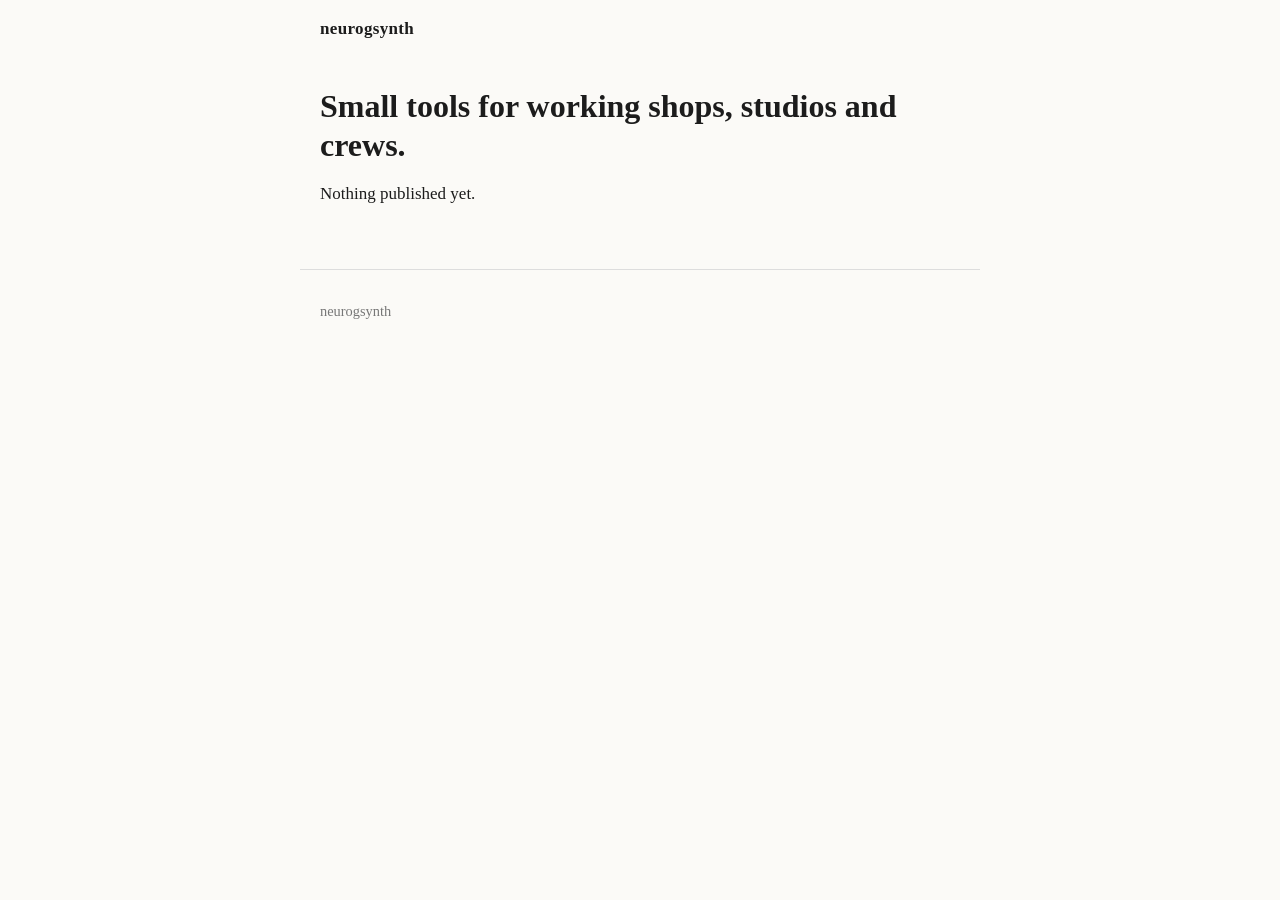
==== commit d6fc8489: "frame sync (site.v1): owner 2026-09-17: the existing site at www.neurogsynth.com is deprecated; repl" ====
--- a/index.html
+++ b/index.html
@@ -1,791 +1,17 @@
-<!DOCTYPE html>
+<!doctype html>
 <html lang="en">
 <head>
-  <meta charset="UTF-8" />
-  <title>NeuroG-Synth ∞ – Retro NeuroConsole</title>
-  <meta name="viewport" content="width=device-width, initial-scale=1" />
-  <meta name="description" content="NeuroG-Synth ∞ is an experimental state-vector neuro console that compiles neurotransmitter & emotion targets into warm psychoacoustic audio + behavioral micro-protocols." />
-  <!-- Optional pixel font (works fine on GitHub Pages) -->
-  <link rel="preconnect" href="https://fonts.googleapis.com" />
-  <link rel="preconnect" href="https://fonts.gstatic.com" crossorigin />
-  <link href="https://fonts.googleapis.com/css2?family=VT323&display=swap" rel="stylesheet" />
-  <style>
-    :root {
-      color-scheme: dark;
-      --bg: #040208;
-      --bg-alt: #0e0715;
-      --scanline: rgba(255, 255, 255, 0.03);
-      --grid: rgba(100, 80, 140, 0.27);
-      --accent: #ffcf7f;
-      --accent-soft: #f8b5a8;
-      --accent-strong: #ff7a8b;
-      --text-main: #f8f4ff;
-      --text-muted: #b7a8d5;
-      --border-strong: rgba(255, 220, 180, 0.9);
-      --border-soft: rgba(158, 112, 188, 0.7);
-    }
-    * {
-      box-sizing: border-box;
-    }
-    html, body {
-      margin: 0;
-      padding: 0;
-      background: radial-gradient(circle at top, #190b33 0, #040208 55%, #000 100%);
-      color: var(--text-main);
-      font-family: system-ui, -apple-system, BlinkMacSystemFont, "SF Pro Text", sans-serif;
-      min-height: 100%;
-    }
-    body {
-      display: flex;
-      justify-content: center;
-    }
-    .crt-overlay {
-      position: fixed;
-      inset: 0;
-      pointer-events: none;
-      background-image:
-        linear-gradient(to bottom, var(--scanline) 1px, transparent 1px),
-        radial-gradient(circle at top, rgba(255, 255, 255, 0.04), transparent 60%);
-      background-size:
-        100% 2px,
-        100% 100%;
-      mix-blend-mode: soft-light;
-      opacity: 0.7;
-      z-index: 0;
-    }
-    .app {
-      position: relative;
-      z-index: 1;
-      width: 100%;
-      max-width: 1120px;
-      padding: 24px 14px 40px;
-    }
-    @media (min-width: 900px) {
-      .app {
-        padding: 32px 18px 50px;
-      }
-    }
-
-    /* HEADER / HERO */
-    header {
-      display: flex;
-      align-items: center;
-      justify-content: space-between;
-      gap: 16px;
-      margin-bottom: 24px;
-      flex-wrap: wrap;
-    }
-    .brand-block {
-      display: flex;
-      align-items: center;
-      gap: 12px;
-    }
-    .pixel-logo {
-      width: 46px;
-      height: 46px;
-      background:
-        radial-gradient(circle at 30% 20%, #fff8e3 0, #ffe7b1 45%, #f19c8e 70%, #2b0c2c 100%);
-      border-radius: 6px;
-      position: relative;
-      box-shadow:
-        0 0 18px rgba(255, 201, 128, 0.9),
-        0 0 32px rgba(255, 122, 139, 0.55);
-      overflow: hidden;
-    }
-    .pixel-logo::before,
-    .pixel-logo::after {
-      content: "";
-      position: absolute;
-      inset: 20%;
-      border-radius: 2px;
-      border: 1px solid rgba(70, 25, 80, 0.7);
-    }
-    .pixel-logo::after {
-      inset: 36%;
-      border-color: rgba(255, 255, 255, 0.52);
-    }
-    .brand-text h1 {
-      margin: 0;
-      font-family: "VT323", system-ui, monospace;
-      letter-spacing: 0.06em;
-      font-size: 1.7rem;
-      text-transform: uppercase;
-    }
-    .brand-text h1 span {
-      color: var(--accent);
-    }
-    .brand-sub {
-      font-size: 0.82rem;
-      color: var(--text-muted);
-      letter-spacing: 0.19em;
-      text-transform: uppercase;
-    }
-    .top-tag {
-      font-size: 0.76rem;
-      text-transform: uppercase;
-      letter-spacing: 0.18em;
-      border-radius: 999px;
-      border: 1px solid var(--border-strong);
-      padding: 4px 12px;
-      display: inline-flex;
-      align-items: center;
-      gap: 6px;
-      background: radial-gradient(circle at top left, rgba(255, 205, 130, 0.22), rgba(4, 2, 8, 0.98));
-      box-shadow: 0 0 12px rgba(255, 190, 130, 0.2);
-    }
-    .dot-live {
-      width: 9px;
-      height: 9px;
-      border-radius: 999px;
-      background: var(--accent);
-      box-shadow:
-        0 0 12px rgba(255, 207, 127, 1),
-        0 0 23px rgba(255, 146, 125, 0.85);
-    }
-
-    .hero {
-      display: grid;
-      grid-template-columns: minmax(0, 1.1fr) minmax(0, 1.1fr);
-      gap: 20px;
-      margin-bottom: 30px;
-    }
-    @media (max-width: 900px) {
-      .hero {
-        grid-template-columns: minmax(0, 1fr);
-      }
-    }
-
-    .hero-left-title {
-      font-size: 1.9rem;
-      line-height: 1.1;
-      margin-bottom: 10px;
-      font-family: "VT323", system-ui, monospace;
-      text-transform: uppercase;
-    }
-    .hero-left-title span {
-      color: var(--accent);
-    }
-    .hero-sub {
-      font-size: 0.98rem;
-      color: var(--text-muted);
-      margin-bottom: 14px;
-      max-width: 520px;
-    }
-    .hero-bullets {
-      font-size: 0.86rem;
-      color: var(--text-main);
-      margin-bottom: 16px;
-    }
-    .hero-bullets ul {
-      list-style: none;
-      padding: 0;
-      margin: 0;
-    }
-    .hero-bullets li {
-      display: flex;
-      align-items: flex-start;
-      gap: 8px;
-      margin: 4px 0;
-    }
-    .hero-bullets li span.bullet {
-      color: var(--accent);
-      font-size: 1rem;
-      padding-top: 1px;
-    }
-
-    .hero-actions {
-      display: flex;
-      flex-wrap: wrap;
-      gap: 10px;
-      margin-bottom: 6px;
-    }
-    .btn {
-      border-radius: 999px;
-      border: 1px solid transparent;
-      padding: 9px 18px;
-      font-size: 0.9rem;
-      letter-spacing: 0.16em;
-      text-transform: uppercase;
-      cursor: pointer;
-      display: inline-flex;
-      align-items: center;
-      gap: 8px;
-      text-decoration: none;
-      transition: transform 0.07s ease, box-shadow 0.12s ease, border-color 0.12s ease, background 0.12s ease;
-      white-space: nowrap;
-    }
-    .btn-primary {
-      background: linear-gradient(135deg, var(--accent), var(--accent-strong));
-      color: #1a0804;
-      box-shadow:
-        0 0 20px rgba(255, 207, 127, 0.9),
-        0 0 36px rgba(255, 122, 139, 0.65);
-      border-color: rgba(114, 64, 22, 0.95);
-    }
-    .btn-primary:hover {
-      transform: translateY(-1px);
-      box-shadow:
-        0 0 24px rgba(255, 210, 130, 1),
-        0 0 40px rgba(255, 122, 139, 0.8);
-    }
-    .btn-primary:active {
-      transform: translateY(1px) scale(0.99);
-      box-shadow: 0 0 14px rgba(255, 193, 120, 0.8);
-    }
-    .btn-ghost {
-      border-color: var(--border-soft);
-      background: radial-gradient(circle at top, rgba(40, 16, 70, 0.98), rgba(7, 3, 15, 0.98));
-      color: var(--text-main);
-    }
-    .btn-ghost:hover {
-      transform: translateY(-1px);
-      border-color: var(--border-strong);
-      box-shadow: 0 0 18px rgba(160, 120, 230, 0.55);
-    }
-    .btn-ghost:active {
-      transform: translateY(1px) scale(0.99);
-    }
-    .hero-note {
-      font-size: 0.72rem;
-      color: var(--text-muted);
-    }
-
-    .hero-right {
-      position: relative;
-    }
-    .crt-window {
-      position: relative;
-      border-radius: 10px;
-      border: 2px solid var(--border-strong);
-      background:
-        linear-gradient(180deg, rgba(12, 6, 30, 0.95), rgba(3, 0, 8, 0.98)),
-        repeating-linear-gradient(
-          to bottom,
-          rgba(255, 255, 255, 0.02),
-          rgba(255, 255, 255, 0.02) 1px,
-          transparent 1px,
-          transparent 3px
-        );
-      box-shadow:
-        0 0 36px rgba(255, 195, 130, 0.4),
-        0 0 60px rgba(89, 46, 160, 0.75);
-      padding: 10px 10px 12px;
-      min-height: 230px;
-      overflow: hidden;
-    }
-    .crt-topbar {
-      display: flex;
-      justify-content: space-between;
-      align-items: center;
-      margin-bottom: 6px;
-      font-size: 0.78rem;
-      color: var(--text-muted);
-      font-family: "VT323", system-ui, monospace;
-      letter-spacing: 0.16em;
-      text-transform: uppercase;
-    }
-    .crt-dots {
-      display: flex;
-      gap: 5px;
-      align-items: center;
-    }
-    .dot {
-      width: 8px;
-      height: 8px;
-      border-radius: 999px;
-      background: rgba(140, 110, 190, 0.9);
-      box-shadow: 0 0 7px rgba(170, 130, 225, 0.7);
-    }
-    .dot:nth-child(2) {
-      background: rgba(255, 199, 130, 0.9);
-      box-shadow: 0 0 7px rgba(255, 199, 130, 0.9);
-    }
-    .dot:nth-child(3) {
-      background: rgba(255, 125, 140, 0.9);
-      box-shadow: 0 0 7px rgba(255, 125, 140, 0.9);
-    }
-
-    .crt-body {
-      border-radius: 6px;
-      border: 1px solid rgba(255, 220, 185, 0.4);
-      padding: 10px;
-      position: relative;
-      background:
-        radial-gradient(circle at 50% 0%, rgba(255, 235, 200, 0.16), transparent 48%),
-        radial-gradient(circle at 10% 70%, rgba(97, 68, 145, 0.55), rgba(5, 2, 14, 0.96));
-    }
-    .crt-grid-bg {
-      position: absolute;
-      inset: 0;
-      background-image:
-        linear-gradient(to right, var(--grid) 1px, transparent 1px),
-        linear-gradient(to bottom, var(--grid) 1px, transparent 1px);
-      background-size: 12px 12px;
-      opacity: 0.45;
-      mix-blend-mode: screen;
-      pointer-events: none;
-    }
-
-    .brain-grid {
-      position: relative;
-      z-index: 1;
-      display: grid;
-      grid-template-columns: repeat(18, 1fr);
-      grid-template-rows: repeat(10, 1fr);
-      gap: 2px;
-      width: 100%;
-      height: 160px;
-    }
-    .brain-pixel {
-      border-radius: 2px;
-      background: rgba(20, 7, 35, 0.9);
-      box-shadow: 0 0 0 transparent;
-    }
-    .brain-pixel.core {
-      background: rgba(255, 190, 130, 0.7);
-      box-shadow:
-        0 0 5px rgba(255, 207, 127, 0.9),
-        0 0 14px rgba(255, 127, 120, 0.7);
-    }
-    .brain-pixel.band {
-      background: rgba(255, 225, 190, 0.7);
-      box-shadow: 0 0 6px rgba(255, 201, 135, 0.9);
-    }
-    .brain-pixel.calm {
-      background: rgba(170, 215, 240, 0.7);
-      box-shadow: 0 0 7px rgba(117, 177, 222, 0.9);
-    }
-    .brain-pixel.social {
-      background: rgba(255, 176, 205, 0.7);
-      box-shadow: 0 0 7px rgba(255, 141, 184, 0.85);
-    }
-    .brain-caption {
-      margin-top: 7px;
-      font-size: 0.74rem;
-      color: var(--text-muted);
-      font-family: "VT323", system-ui, monospace;
-      text-transform: uppercase;
-      letter-spacing: 0.13em;
-      display: flex;
-      justify-content: space-between;
-    }
-    .brain-caption span strong {
-      color: var(--accent);
-    }
-
-    /* SECTIONS */
-    section {
-      margin-bottom: 32px;
-      border-radius: 10px;
-      border: 1px solid rgba(120, 80, 160, 0.8);
-      padding: 16px 14px 14px;
-      background: radial-gradient(circle at top, rgba(34, 16, 64, 0.9), rgba(6, 2, 14, 0.98));
-      box-shadow: 0 0 22px rgba(40, 16, 70, 0.7);
-    }
-    @media (min-width: 900px) {
-      section {
-        padding: 18px 18px 16px;
-      }
-    }
-
-    .sec-label {
-      font-size: 0.78rem;
-      text-transform: uppercase;
-      letter-spacing: 0.21em;
-      color: var(--text-muted);
-      margin-bottom: 4px;
-      font-family: "VT323", system-ui, monospace;
-    }
-    .sec-title {
-      font-size: 1.25rem;
-      margin-bottom: 10px;
-      font-family: "VT323", system-ui, monospace;
-      text-transform: uppercase;
-    }
-
-    .cols-3 {
-      display: grid;
-      grid-template-columns: repeat(3, minmax(0, 1fr));
-      gap: 12px;
-    }
-    @media (max-width: 900px) {
-      .cols-3 {
-        grid-template-columns: minmax(0, 1fr);
-      }
-    }
-    .cols-2 {
-      display: grid;
-      grid-template-columns: repeat(2, minmax(0, 1fr));
-      gap: 14px;
-    }
-    @media (max-width: 900px) {
-      .cols-2 {
-        grid-template-columns: minmax(0, 1fr);
-      }
-    }
-
-    .card {
-      border-radius: 8px;
-      border: 1px solid rgba(171, 132, 222, 0.9);
-      padding: 10px 10px 8px;
-      background: radial-gradient(circle at top, rgba(60, 30, 90, 0.9), rgba(10, 4, 24, 0.98));
-    }
-    .card h3 {
-      font-size: 0.92rem;
-      margin: 0 0 6px;
-      text-transform: uppercase;
-      letter-spacing: 0.14em;
-      font-family: "VT323", system-ui, monospace;
-      color: var(--accent);
-    }
-    .card p {
-      font-size: 0.84rem;
-      color: var(--text-main);
-      margin: 0;
-    }
-    .card ul {
-      list-style: none;
-      margin: 0;
-      padding: 0;
-      font-size: 0.84rem;
-    }
-    .card ul li {
-      margin: 3px 0;
-      color: var(--text-main);
-    }
-
-    .pill-row {
-      display: flex;
-      flex-wrap: wrap;
-      gap: 6px;
-      margin-top: 4px;
-    }
-    .pill {
-      font-size: 0.74rem;
-      text-transform: uppercase;
-      letter-spacing: 0.15em;
-      border-radius: 999px;
-      border: 1px solid rgba(205, 166, 255, 0.85);
-      padding: 2px 8px;
-      color: var(--text-main);
-      background: radial-gradient(circle at top left, rgba(145, 92, 224, 0.6), rgba(7, 1, 14, 0.98));
-    }
-
-    .science-text {
-      font-size: 0.86rem;
-      color: var(--text-main);
-      margin-bottom: 10px;
-    }
-    .science-text p {
-      margin: 4px 0;
-    }
-
-    .disclaimer {
-      margin-top: 6px;
-      font-size: 0.75rem;
-      color: var(--text-muted);
-    }
-
-    .footer {
-      margin-top: 20px;
-      font-size: 0.78rem;
-      color: var(--text-muted);
-      display: flex;
-      justify-content: space-between;
-      flex-wrap: wrap;
-      gap: 6px;
-    }
-    .footer a {
-      color: var(--accent-soft);
-      text-decoration: none;
-    }
-    .footer a:hover {
-      text-decoration: underline;
-    }
-  </style>
+<meta charset="utf-8">
+<meta name="viewport" content="width=device-width, initial-scale=1">
+<title>neurogsynth</title>
+<link rel="stylesheet" href="/style.css">
 </head>
 <body>
-  <div class="crt-overlay"></div>
-  <div class="app">
-    <header>
-      <div class="brand-block">
-        <div class="pixel-logo"></div>
-        <div class="brand-text">
-          <h1>NeuroG-<span>Synth ∞</span></h1>
-          <div class="brand-sub">Retro State-Vector Neuro Console</div>
-        </div>
-      </div>
-      <div class="top-tag">
-        <span class="dot-live"></span>
-        <span>Experimental build • In-browser • Headphones</span>
-      </div>
-    </header>
-
-    <main>
-      <!-- HERO -->
-      <section class="hero">
-        <div>
-          <div class="hero-left-title">
-            Compile your<br />
-            <span>mental state</span> into<br />
-            sound + micro-protocols.
-          </div>
-          <div class="hero-sub">
-            <strong>NeuroG-Synth ∞</strong> is an experimental
-            <em>retro neuro console</em> that lets you dial in a
-            <strong>state vector</strong> (neurotransmitters, hormones, emotions)
-            and compiles it into:
-          </div>
-          <div class="hero-bullets">
-            <ul>
-              <li><span class="bullet">▌</span> A <strong>warm psychoacoustic patch</strong> (carrier + harmonics + isochronic + optional binaural)</li>
-              <li><span class="bullet">▌</span> A textual <strong>Neural Instruction Sequence (NIS)</strong> — breathing, posture, environment, cognition micro-protocols</li>
-              <li><span class="bullet">▌</span> A <strong>pixel brain map visual</strong> that glows by conceptual region as you shift your vector</li>
-            </ul>
-          </div>
-          <div class="hero-actions">
-            <a class="btn btn-primary" href="/app" aria-label="Launch NeuroG-Synth Console">
-              ▶ Launch NeuroConsole
-            </a>
-            <a class="btn btn-ghost" href="#science">
-              ☰ View science notes
-            </a>
-          </div>
-          <div class="hero-note">
-            Runs locally in your browser. No login, no cloud. EEG-inspired, non-medical, purely experimental.
-          </div>
-        </div>
-
-        <div class="hero-right">
-          <div class="crt-window">
-            <div class="crt-topbar">
-              <div class="crt-dots">
-                <div class="dot"></div><div class="dot"></div><div class="dot"></div>
-              </div>
-              <div>NEUROG-SYNTH ∞ / PIXEL-BRAIN</div>
-              <div>[ local ]</div>
-            </div>
-            <div class="crt-body">
-              <div class="crt-grid-bg"></div>
-              <div class="brain-grid" aria-hidden="true">
-                <!-- We "paint" a conceptual top/front brain with classes -->
-                <!-- Row 1 -->
-                <div class="brain-pixel"></div><div class="brain-pixel"></div><div class="brain-pixel"></div><div class="brain-pixel"></div><div class="brain-pixel"></div><div class="brain-pixel"></div>
-                <div class="brain-pixel band"></div><div class="brain-pixel band"></div><div class="brain-pixel band"></div>
-                <div class="brain-pixel band"></div><div class="brain-pixel band"></div><div class="brain-pixel band"></div>
-                <div class="brain-pixel"></div><div class="brain-pixel"></div><div class="brain-pixel"></div><div class="brain-pixel"></div><div class="brain-pixel"></div><div class="brain-pixel"></div>
-                <!-- Row 2 -->
-                <div class="brain-pixel"></div><div class="brain-pixel"></div><div class="brain-pixel band"></div><div class="brain-pixel band"></div>
-                <div class="brain-pixel core"></div><div class="brain-pixel core"></div>
-                <div class="brain-pixel core"></div><div class="brain-pixel core"></div>
-                <div class="brain-pixel core"></div><div class="brain-pixel core"></div>
-                <div class="brain-pixel core"></div><div class="brain-pixel core"></div>
-                <div class="brain-pixel band"></div><div class="brain-pixel band"></div><div class="brain-pixel"></div><div class="brain-pixel"></div><div class="brain-pixel"></div><div class="brain-pixel"></div>
-                <!-- Row 3 -->
-                <div class="brain-pixel"></div><div class="brain-pixel band"></div><div class="brain-pixel band"></div>
-                <div class="brain-pixel band"></div><div class="brain-pixel core"></div><div class="brain-pixel core"></div>
-                <div class="brain-pixel core"></div><div class="brain-pixel core"></div>
-                <div class="brain-pixel core"></div><div class="brain-pixel core"></div>
-                <div class="brain-pixel core"></div><div class="brain-pixel band"></div>
-                <div class="brain-pixel band"></div><div class="brain-pixel band"></div><div class="brain-pixel"></div><div class="brain-pixel"></div><div class="brain-pixel"></div><div class="brain-pixel"></div>
-                <!-- Row 4 -->
-                <div class="brain-pixel"></div><div class="brain-pixel calm"></div><div class="brain-pixel calm"></div>
-                <div class="brain-pixel band"></div><div class="brain-pixel core"></div><div class="brain-pixel core"></div>
-                <div class="brain-pixel core"></div><div class="brain-pixel core"></div>
-                <div class="brain-pixel core"></div><div class="brain-pixel core"></div>
-                <div class="brain-pixel band"></div><div class="brain-pixel calm"></div>
-                <div class="brain-pixel calm"></div><div class="brain-pixel"></div><div class="brain-pixel"></div><div class="brain-pixel"></div><div class="brain-pixel"></div><div class="brain-pixel"></div>
-                <!-- Row 5 -->
-                <div class="brain-pixel"></div><div class="brain-pixel calm"></div><div class="brain-pixel calm"></div>
-                <div class="brain-pixel calm"></div><div class="brain-pixel core"></div><div class="brain-pixel core"></div>
-                <div class="brain-pixel core"></div><div class="brain-pixel core"></div>
-                <div class="brain-pixel core"></div><div class="brain-pixel calm"></div>
-                <div class="brain-pixel calm"></div><div class="brain-pixel calm"></div>
-                <div class="brain-pixel"></div><div class="brain-pixel"></div><div class="brain-pixel"></div><div class="brain-pixel"></div><div class="brain-pixel"></div><div class="brain-pixel"></div>
-                <!-- Row 6 -->
-                <div class="brain-pixel"></div><div class="brain-pixel"></div><div class="brain-pixel calm"></div><div class="brain-pixel calm"></div>
-                <div class="brain-pixel calm"></div><div class="brain-pixel"></div><div class="brain-pixel"></div>
-                <div class="brain-pixel"></div><div class="brain-pixel"></div><div class="brain-pixel calm"></div><div class="brain-pixel calm"></div>
-                <div class="brain-pixel calm"></div><div class="brain-pixel calm"></div><div class="brain-pixel"></div><div class="brain-pixel"></div><div class="brain-pixel"></div><div class="brain-pixel"></div>
-                <!-- Row 7 -->
-                <div class="brain-pixel"></div><div class="brain-pixel social"></div><div class="brain-pixel social"></div>
-                <div class="brain-pixel calm"></div><div class="brain-pixel"></div><div class="brain-pixel"></div>
-                <div class="brain-pixel"></div><div class="brain-pixel"></div>
-                <div class="brain-pixel"></div><div class="brain-pixel social"></div><div class="brain-pixel social"></div>
-                <div class="brain-pixel calm"></div><div class="brain-pixel"></div><div class="brain-pixel"></div>
-                <div class="brain-pixel"></div><div class="brain-pixel"></div><div class="brain-pixel"></div><div class="brain-pixel"></div>
-                <!-- Row 8 -->
-                <div class="brain-pixel"></div><div class="brain-pixel social"></div><div class="brain-pixel social"></div>
-                <div class="brain-pixel"></div><div class="brain-pixel"></div><div class="brain-pixel"></div>
-                <div class="brain-pixel"></div><div class="brain-pixel"></div>
-                <div class="brain-pixel"></div><div class="brain-pixel social"></div><div class="brain-pixel social"></div>
-                <div class="brain-pixel"></div><div class="brain-pixel"></div><div class="brain-pixel"></div>
-                <div class="brain-pixel"></div><div class="brain-pixel"></div><div class="brain-pixel"></div><div class="brain-pixel"></div>
-                <!-- Row 9 -->
-                <div class="brain-pixel"></div><div class="brain-pixel"></div><div class="brain-pixel"></div><div class="brain-pixel"></div><div class="brain-pixel"></div><div class="brain-pixel"></div>
-                <div class="brain-pixel"></div><div class="brain-pixel"></div><div class="brain-pixel"></div><div class="brain-pixel"></div><div class="brain-pixel"></div><div class="brain-pixel"></div>
-                <div class="brain-pixel"></div><div class="brain-pixel"></div><div class="brain-pixel"></div><div class="brain-pixel"></div><div class="brain-pixel"></div><div class="brain-pixel"></div>
-                <!-- Row 10 -->
-                <div class="brain-pixel"></div><div class="brain-pixel"></div><div class="brain-pixel"></div><div class="brain-pixel"></div><div class="brain-pixel"></div><div class="brain-pixel"></div>
-                <div class="brain-pixel"></div><div class="brain-pixel"></div><div class="brain-pixel"></div><div class="brain-pixel"></div><div class="brain-pixel"></div><div class="brain-pixel"></div>
-                <div class="brain-pixel"></div><div class="brain-pixel"></div><div class="brain-pixel"></div><div class="brain-pixel"></div><div class="brain-pixel"></div><div class="brain-pixel"></div>
-              </div>
-              <div class="brain-caption">
-                <span>TOP / FRONT PIXEL MAP • <strong>reward / calm / stress / social</strong></span>
-                <span>vector-driven • retro UI</span>
-              </div>
-            </div>
-          </div>
-        </div>
-      </section>
-
-      <!-- HOW IT WORKS -->
-      <section>
-        <div class="sec-label">How it works</div>
-        <div class="sec-title">From state vector → sound + protocol</div>
-        <div class="cols-3">
-          <div class="card">
-            <h3>01. Set state vector</h3>
-            <p>
-              In the console, you define a <strong>state vector</strong>:
-              dopamine, serotonin, ACh, GABA, hormones (T, estrogen, oxytocin, cortisol),
-              and target emotions (focus, calm, drive, euphoria, grounded, social).
-            </p>
-            <div class="pill-row">
-              <div class="pill">dopamine+</div>
-              <div class="pill">cortisol–</div>
-              <div class="pill">focus on</div>
-            </div>
-          </div>
-
-          <div class="card">
-            <h3>02. Compile NIS & audio</h3>
-            <p>
-              NeuroG-Synth ∞ converts that vector into a <strong>Neural Instruction Sequence (NIS)</strong>:
-              breathing, posture, environment, and cognitive micro-protocols, plus a
-              <strong>warm psychoacoustic patch</strong> tuned to EEG-inspired bands.
-            </p>
-            <ul>
-              <li>• carrier + harmonic tone</li>
-              <li>• isochronic pulses</li>
-              <li>• optional binaural offset</li>
-              <li>• harmonicity / spectral warmth / entrainment depth</li>
-            </ul>
-          </div>
-
-          <div class="card">
-            <h3>03. Run a block</h3>
-            <p>
-              You run a 10–20 minute block: listen on headphones, follow the NIS micro-protocol (
-              breath, posture, tiny environment tweaks). The pixel brain visual glows in
-              conceptual “bands” as you shift your vector over time.
-            </p>
-            <div class="pill-row">
-              <div class="pill">focus block</div>
-              <div class="pill">calm belt</div>
-              <div class="pill">reward band</div>
-            </div>
-          </div>
-        </div>
-      </section>
-
-      <!-- WHY DIFFERENT / USE CASES -->
-      <section>
-        <div class="sec-label">Why it’s different</div>
-        <div class="sec-title">Not a playlist. Not a meditation app. A console.</div>
-        <div class="cols-2">
-          <div class="card">
-            <h3>Vector → protocol, not “just music”</h3>
-            <p>
-              Most “brain audio” apps give you a <em>preset</em> (Focus, Calm, Sleep) and a playlist.
-              NeuroG-Synth ∞ asks for a <strong>state vector</strong> and compiles a
-              <strong>program</strong>:
-              audio + text instructions + dynamic brain visual.
-            </p>
-            <p>
-              It behaves more like a <strong>retro neuro instrument</strong> with a CNC-style head
-              scanning a pixelated brain, instead of a passive background soundtrack.
-            </p>
-          </div>
-          <div class="card">
-            <h3>Use it for experiments like:</h3>
-            <ul>
-              <li>• Deep work after overstimulation (dopamine+/cortisol–/focus)</li>
-              <li>• Downshifting before sleep (GABA+/cortisol–/calm)</li>
-              <li>• Social warm-up (oxytocin+/serotonin+/social warmth)</li>
-              <li>• Drive blocks (dopamine+/ACh+/drive, short sprints)</li>
-            </ul>
-            <p style="margin-top:6px;">
-              You log <strong>0–10 ratings</strong> after each session.
-              The console learns which modes work best for you and surfaces those
-              as “recommended programs”.
-            </p>
-          </div>
-        </div>
-      </section>
-
-      <!-- SCIENCE -->
-      <section id="science">
-        <div class="sec-label">Science notes</div>
-        <div class="sec-title">EEG-inspired, psychoacoustic, non-medical.</div>
-        <div class="science-text">
-          <p>
-            NeuroG-Synth ∞ does <strong>not</strong> claim to diagnose, treat, or modify any medical or psychiatric
-            condition. It is a <strong>neuroaesthetic & psychoacoustic experiment</strong> built around
-            research-influenced ideas:
-          </p>
-          <ul>
-            <li>• <strong>EEG band mapping</strong>: modulation between ~1–40 Hz, labeled as delta / theta / alpha / beta / gamma ranges.</li>
-            <li>• <strong>Isochronic pulses</strong>: on/off amplitude patterns used in popular entrainment research.</li>
-            <li>• <strong>Binaural offsets</strong>: optional left-right frequency differences within typical literature ranges.</li>
-            <li>• <strong>Psychoacoustic “warmth”</strong>: harmonic ratios and low-pass filtering tuned for pleasant, non-harsh timbres.</li>
-            <li>• <strong>Behavioral micro-protocols</strong>: breathing / posture / environment / cognition patterns inspired by stress & focus literature.</li>
-          </ul>
-          <p style="margin-top:6px;">
-            All parameters are deliberately constrained to ranges that are <strong>common across audio-entrainment tools</strong>
-            and general physiology literature, but this remains an <strong>artistic / experimental console</strong>,
-            not a clinical intervention.
-          </p>
-        </div>
-        <div class="disclaimer">
-          Disclaimer: This project is <strong>experimental only</strong>. It does not provide medical advice, does not claim to
-          change neurotransmitter levels, and is not meant to replace professional care. Use at comfortable volumes.
-          If you are sensitive to flicker/audio entrainment, consult a professional before experimenting.
-        </div>
-      </section>
-
-      <!-- CTA -->
-      <section>
-        <div class="sec-label">Launch</div>
-        <div class="sec-title">Ready to run the Retro NeuroConsole?</div>
-        <div style="display:flex;flex-wrap:wrap;gap:14px;align-items:center;justify-content:space-between;">
-          <div style="max-width:520px;font-size:0.9rem;color:var(--text-main);">
-            <p style="margin:4px 0;">
-              Put on headphones, pick a state vector, and watch the
-              <strong>pixel brain</strong> respond as you tweak dopamine, serotonin,
-              cortisol, focus, calm, drive, groundedness, and social warmth.
-            </p>
-            <p style="margin:4px 0;">
-              Everything runs <strong>in-browser</strong> via Web Audio + canvas. No account, no tracking, just
-              a retro panel for your own experiments.
-            </p>
-          </div>
-          <div>
-            <a class="btn btn-primary" href="/app">
-              ▶ Launch NeuroConsole
-            </a>
-          </div>
-        </div>
-      </section>
-    </main>
-
-    <footer class="footer">
-      <div>NeuroG-Synth ∞ – experimental retro neuro console by caiusdesigns.</div>
-      <div>
-        <a href="/app">Open console</a>
-      </div>
-    </footer>
-  </div>
+<header><a class="brand" href="/">neurogsynth</a></header>
+<main>
+<h1>Small tools for working shops, studios and crews.</h1>
+<ul class="pages"><li>Nothing published yet.</li></ul>
+</main>
+<footer><p>neurogsynth</p></footer>
 </body>
 </html>
-
--- a/style.css
+++ b/style.css
@@ -0,0 +1 @@
+body{margin:0;font:17px/1.55 Georgia,serif;color:#1c1c1c;background:#fbfaf7}header,main,footer{max-width:640px;margin:0 auto;padding:16px 20px}header .brand{text-decoration:none;color:#1c1c1c;font-weight:bold;letter-spacing:.02em}h1{font-size:2rem;line-height:1.2;margin:.4em 0}h2{font-size:1.1rem;margin:1.6em 0 .3em;text-transform:uppercase;letter-spacing:.06em;color:#555}.lead{font-size:1.15rem}.price{font-weight:bold}.button{display:inline-block;padding:.7em 1.3em;background:#1c1c1c;color:#fbfaf7;text-decoration:none;border-radius:4px}.button.muted{background:#888}.fine{color:#666;font-size:.9rem}footer{color:#777;font-size:.9rem;border-top:1px solid #ddd;margin-top:2em}ul.pages{list-style:none;padding:0}ul.pages li{margin:.6em 0}
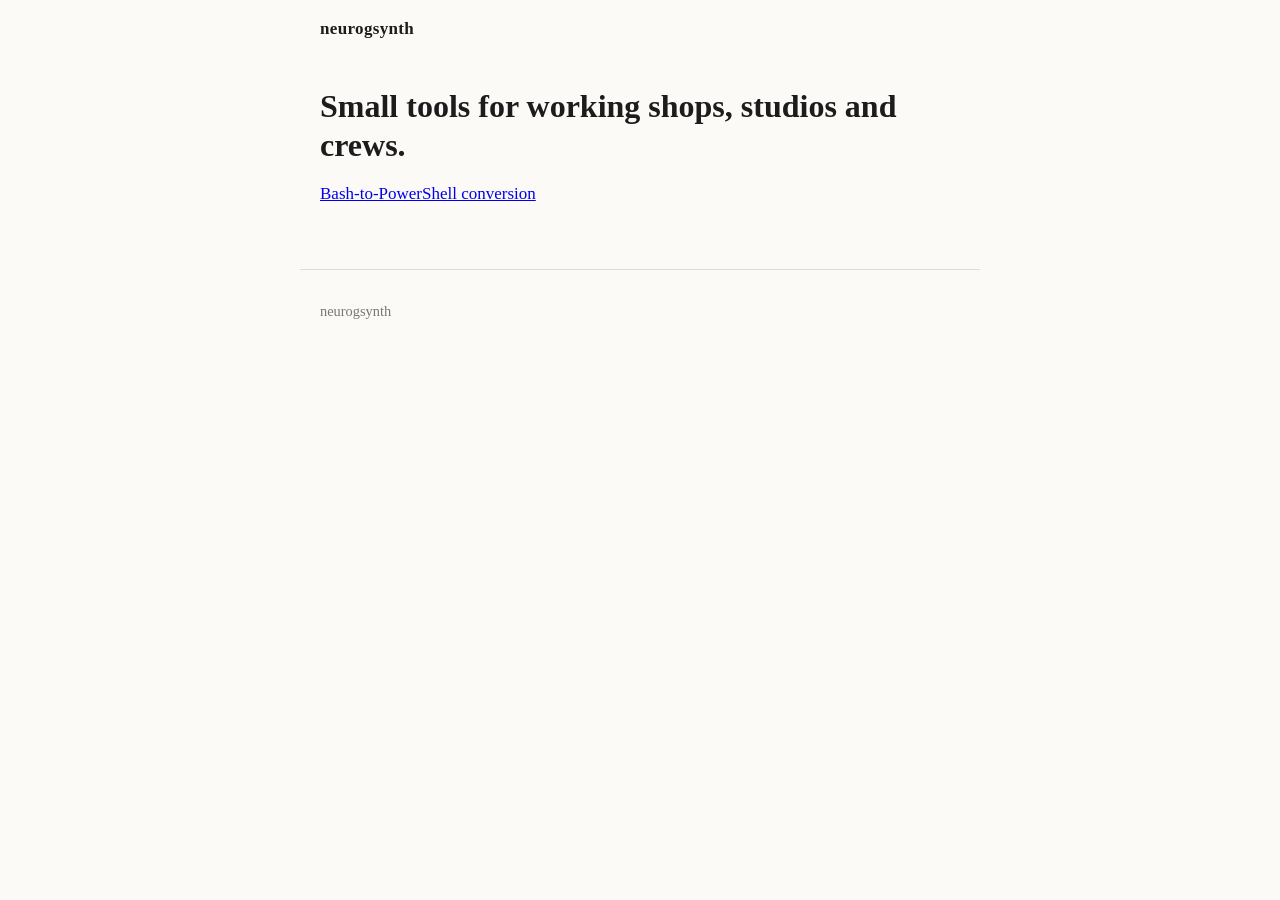
==== commit d0e1acd6: "publish CrossShell conversion preflight and service preview" ====
--- a/index.html
+++ b/index.html
@@ -10,7 +10,7 @@
 <header><a class="brand" href="/">neurogsynth</a></header>
 <main>
 <h1>Small tools for working shops, studios and crews.</h1>
-<ul class="pages"><li>Nothing published yet.</li></ul>
+<ul class="pages"><li><a href="/crossshell/">Bash-to-PowerShell conversion</a></li></ul>
 </main>
 <footer><p>neurogsynth</p></footer>
 </body>
